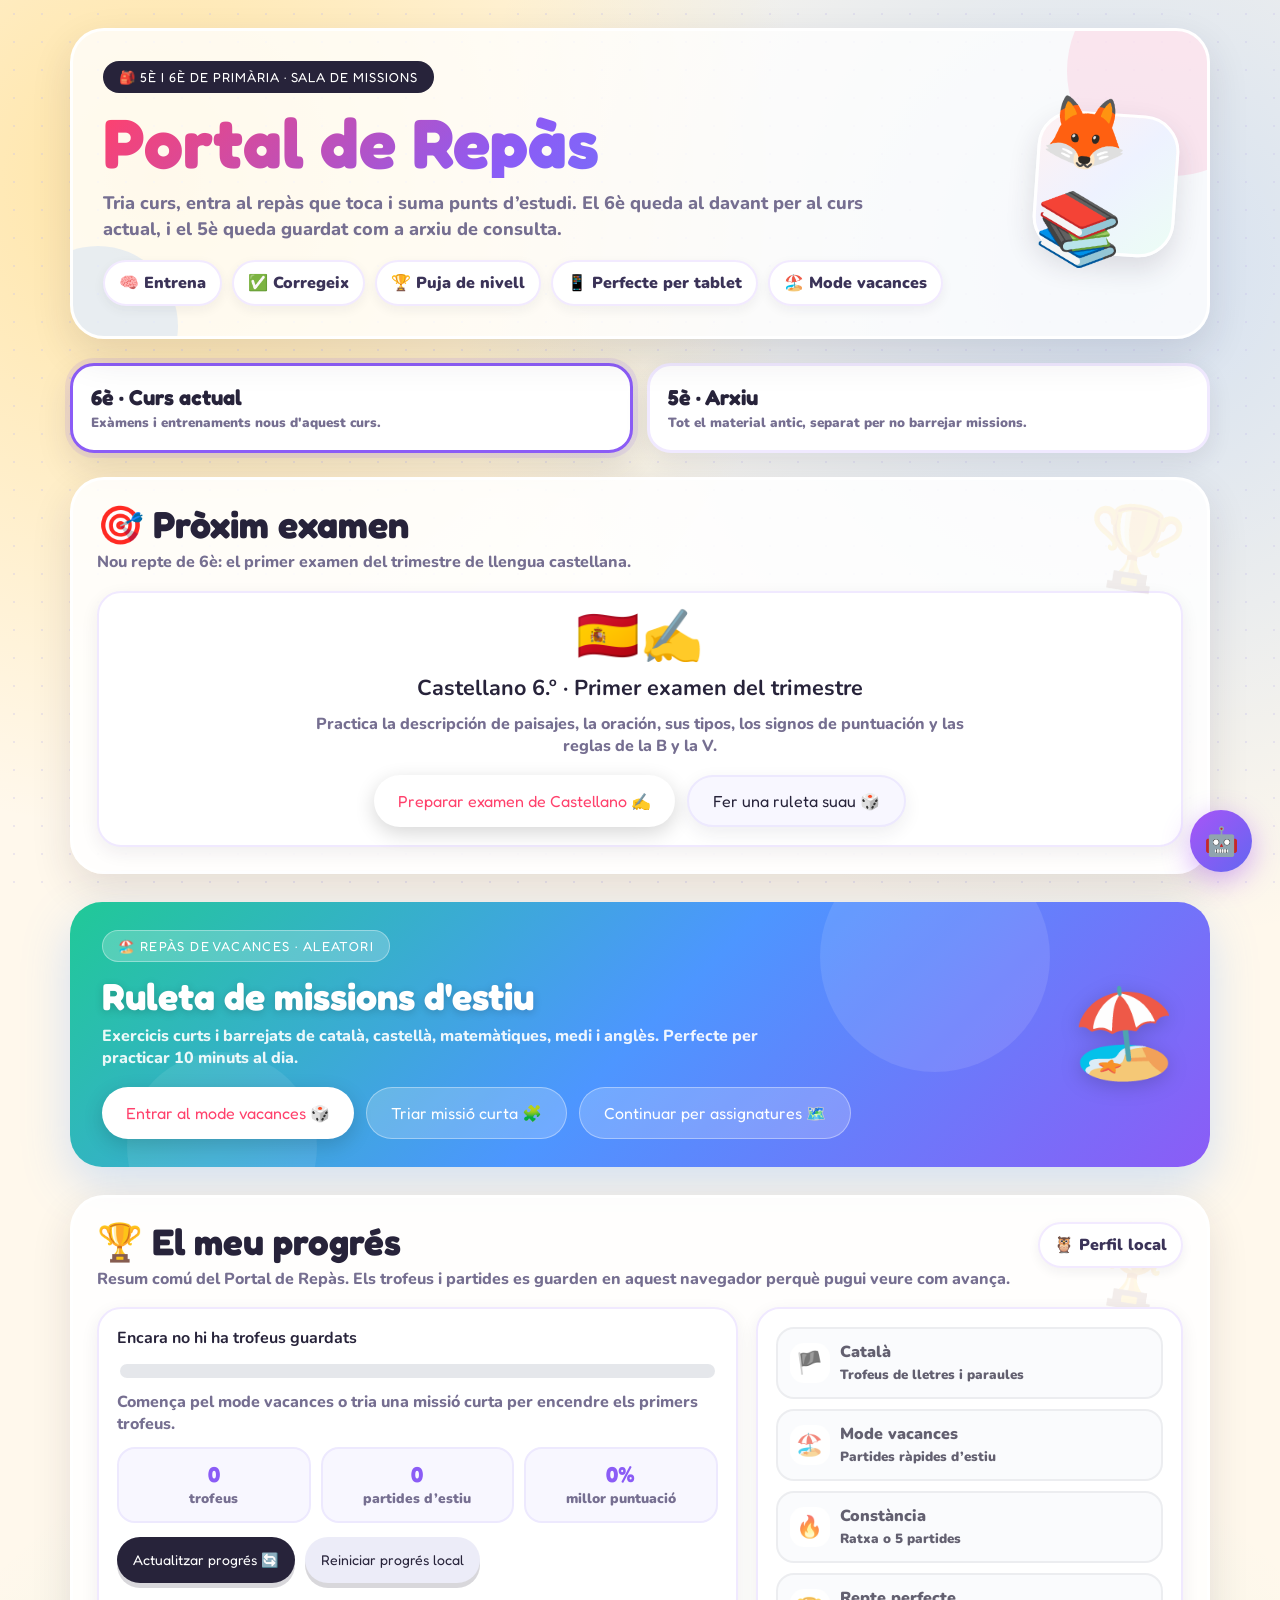
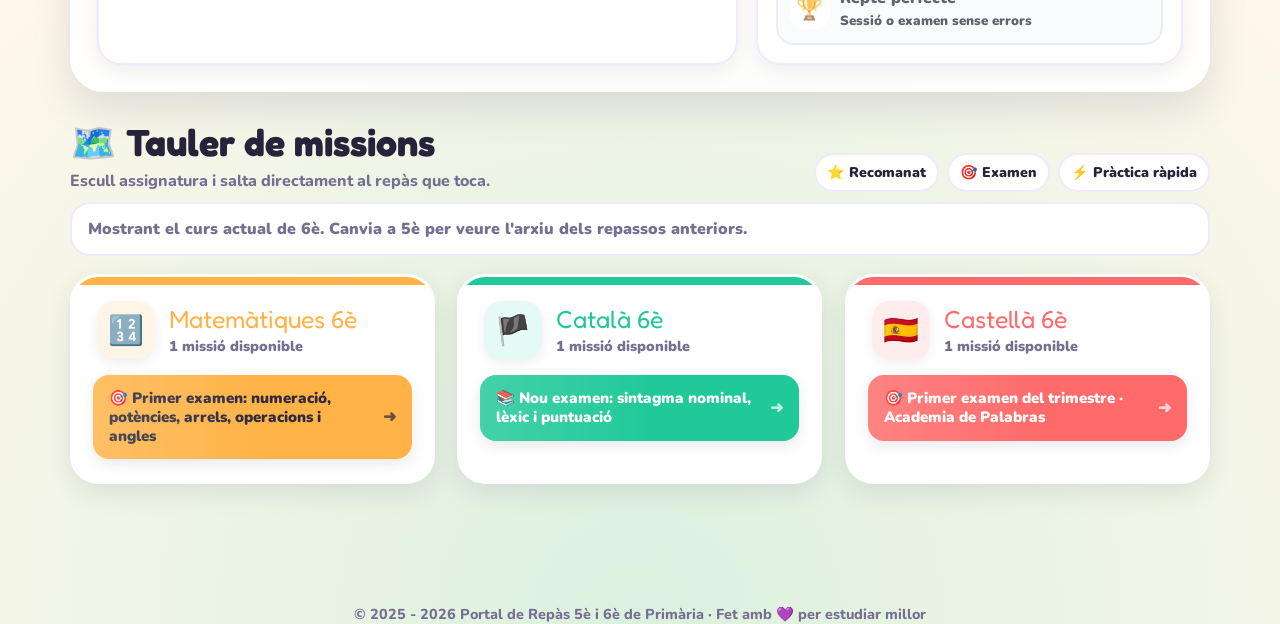
==== index.html @ de78fcb3 "Afegir examen de castellano de 6e" ====
<!DOCTYPE html>
<html lang="ca">
<head>
<meta charset="UTF-8">
<meta name="viewport" content="width=device-width, initial-scale=1.0">
<title>Portal de Repàs 5è i 6è de Primària</title>
<link href="https://fonts.googleapis.com/css2?family=Fredoka+One&family=Nunito:wght@400;600;700;800;900&display=swap" rel="stylesheet">
<style>
:root{
  --cream:#FFF8EC;
  --ink:#27233A;
  --dim:#766f91;
  --white:#fff;
  --line:#ece7ff;
  --shadow:0 16px 40px rgba(39,35,58,.12);
  --castella:#FF6B6B;
  --catala:#20C997;
  --english:#4D96FF;
  --mates:#FFB347;
  --medi:#6BCB77;
  --purple:#8B5CF6;
  --pink:#FF4D8D;
  --blue:#4D96FF;
  --gold:#FFB703;
}
*{box-sizing:border-box;margin:0;padding:0}
html{scroll-behavior:smooth;-webkit-text-size-adjust:100%}
body{
  font-family:'Nunito',sans-serif;
  background:
    radial-gradient(circle at 12% 8%,rgba(255,183,3,.30),transparent 28%),
    radial-gradient(circle at 88% 12%,rgba(77,150,255,.24),transparent 30%),
    radial-gradient(circle at 50% 100%,rgba(32,201,151,.16),transparent 40%),
    var(--cream);
  color:var(--ink);
  min-height:100vh;
  overflow-x:hidden;
}
body::before{
  content:'';
  position:fixed;inset:0;z-index:0;pointer-events:none;
  background-image:radial-gradient(circle,#c9c2e9 1.2px,transparent 1.2px);
  background-size:28px 28px;
  opacity:.32;
}
a{color:inherit}
.page{position:relative;z-index:1;max-width:1180px;margin:0 auto;padding:28px 20px 68px}

/* HERO */
.hero{
  position:relative;
  overflow:hidden;
  border-radius:34px;
  padding:30px;
  background:rgba(255,255,255,.78);
  border:3px solid rgba(255,255,255,.95);
  box-shadow:var(--shadow);
  margin-bottom:24px;
  animation:popIn .6s cubic-bezier(.36,1.6,.5,1) both;
}
.hero::before,.hero::after{content:'';position:absolute;border-radius:50%;pointer-events:none}
.hero::before{width:210px;height:210px;background:rgba(255,77,141,.12);right:-70px;top:-65px}
.hero::after{width:160px;height:160px;background:rgba(77,150,255,.13);left:-55px;bottom:-70px}
.hero-top{position:relative;z-index:1;display:flex;gap:22px;align-items:center;justify-content:space-between}
.kicker{
  display:inline-flex;align-items:center;gap:8px;
  background:#27233A;color:white;
  font-family:'Fredoka One',cursive;
  letter-spacing:1px;text-transform:uppercase;
  border-radius:999px;padding:8px 16px;font-size:.82rem;margin-bottom:14px;
}
h1{
  font-family:'Fredoka One',cursive;
  font-size:clamp(2.35rem,6vw,4.35rem);
  line-height:1.02;
  background:linear-gradient(135deg,#FF416C,#8B5CF6,#4D96FF);
  -webkit-background-clip:text;-webkit-text-fill-color:transparent;background-clip:text;
  margin-bottom:12px;
}
.hero p{font-size:1.13rem;color:var(--dim);font-weight:800;max-width:760px;line-height:1.45}
.hero-mascot{
  flex:0 0 auto;
  width:142px;height:142px;border-radius:36px;
  display:flex;align-items:center;justify-content:center;
  background:linear-gradient(135deg,#FFF1F2,#EEF2FF,#ECFDF5);
  border:3px solid white;
  font-size:4.4rem;
  box-shadow:0 12px 28px rgba(39,35,58,.14);
  transform:rotate(4deg);
}
.hero-chips{display:flex;gap:10px;flex-wrap:wrap;margin-top:18px}
.chip{
  display:inline-flex;align-items:center;gap:8px;
  padding:10px 14px;border-radius:999px;
  background:white;border:2px solid #f2eaff;
  font-weight:900;color:#3b3358;
  box-shadow:0 4px 12px rgba(39,35,58,.06);
}

/* BANNER ESTAT ACTUAL */
.banner{
  position:relative;overflow:hidden;
  display:grid;grid-template-columns:1fr auto;gap:18px;align-items:center;
  background:linear-gradient(135deg,#FF416C,#FF8A3D,#FFB703);
  border-radius:32px;
  padding:28px 32px;
  box-shadow:0 18px 48px rgba(255,65,108,.30);
  margin-bottom:28px;
  color:white;
  animation:popIn .6s .08s cubic-bezier(.36,1.6,.5,1) both;
}
.banner::before{content:'';position:absolute;top:-60px;right:14%;width:230px;height:230px;background:rgba(255,255,255,.10);border-radius:50%}
.banner::after{content:'';position:absolute;bottom:-75px;left:5%;width:190px;height:190px;background:rgba(255,255,255,.08);border-radius:50%}
.banner-content{position:relative;z-index:1}
.banner-pill{
  display:inline-flex;align-items:center;gap:8px;
  background:rgba(255,255,255,.22);
  border:1px solid rgba(255,255,255,.35);
  color:white;font-family:'Fredoka One',cursive;
  font-size:.82rem;letter-spacing:1.4px;text-transform:uppercase;
  padding:7px 15px;border-radius:999px;margin-bottom:14px;
}
.banner h2{font-family:'Fredoka One',cursive;font-size:clamp(1.65rem,3.8vw,2.35rem);line-height:1.1;margin-bottom:8px;text-shadow:0 2px 8px rgba(0,0,0,.18)}
.banner-sub{font-size:1rem;font-weight:800;color:rgba(255,255,255,.90);max-width:700px;margin-bottom:18px}
.banner-actions{display:flex;gap:12px;flex-wrap:wrap}
.banner-btn,.soft-btn{
  min-height:52px;display:inline-flex;align-items:center;justify-content:center;gap:8px;
  border-radius:999px;text-decoration:none;font-family:'Fredoka One',cursive;
  padding:13px 24px;transition:transform .22s,box-shadow .22s;
}
.banner-btn{background:white;color:#FF416C;box-shadow:0 6px 20px rgba(0,0,0,.16)}
.soft-btn{background:rgba(255,255,255,.20);color:white;border:1px solid rgba(255,255,255,.36)}
.banner-btn:hover,.soft-btn:hover{transform:translateY(-3px) scale(1.03)}
.exam-empty-actions .soft-btn{background:#f8f7ff;color:var(--ink);border:2px solid #ede9fe;box-shadow:0 6px 18px rgba(39,35,58,.08)}
.exam-empty-actions .soft-btn:hover{box-shadow:0 10px 24px rgba(39,35,58,.12)}
.banner-emoji{position:relative;z-index:1;font-size:5.4rem;filter:drop-shadow(0 4px 10px rgba(0,0,0,.18));animation:floaty 3.5s ease-in-out infinite}

/* MISSION MAP */
.section-head{display:flex;align-items:flex-end;justify-content:space-between;gap:16px;margin:30px 0 16px}
.section-head h2{font-family:'Fredoka One',cursive;font-size:clamp(1.7rem,4vw,2.35rem);line-height:1.1}
.section-head p{color:var(--dim);font-weight:800;margin-top:6px}
.legend{display:flex;gap:8px;flex-wrap:wrap;justify-content:flex-end}
.legend span{background:white;border:2px solid #f0e9ff;border-radius:999px;padding:8px 11px;font-weight:900;font-size:.88rem}
.grid{display:grid;grid-template-columns:repeat(auto-fit,minmax(290px,1fr));gap:22px}
.card{
  --subj-color:var(--purple);--subj-bg:#F4EEFF;--subj-btn:var(--purple);--subj-txt:#fff;
  position:relative;overflow:hidden;
  background:white;border-radius:28px;
  border:3px solid rgba(255,255,255,.9);
  box-shadow:0 8px 26px rgba(39,35,58,.10);
  animation:popIn .5s cubic-bezier(.36,1.6,.5,1) both;
  transition:transform .25s,box-shadow .25s;
}
.card:hover{transform:translateY(-6px);box-shadow:0 16px 42px rgba(39,35,58,.16)}
.card::before{content:'';position:absolute;inset:0 0 auto 0;height:8px;background:var(--subj-color)}
.card:nth-child(1){animation-delay:.06s}.card:nth-child(2){animation-delay:.11s}.card:nth-child(3){animation-delay:.16s}.card:nth-child(4){animation-delay:.21s}.card:nth-child(5){animation-delay:.26s}
.card[data-s="castella"]{--subj-color:var(--castella);--subj-bg:#FFEDED;--subj-btn:var(--castella);--subj-txt:white}
.card[data-s="catala"]{--subj-color:var(--catala);--subj-bg:#E6FAF5;--subj-btn:var(--catala);--subj-txt:white}
.card[data-s="english"]{--subj-color:var(--english);--subj-bg:#E8F2FF;--subj-btn:var(--english);--subj-txt:white}
.card[data-s="mates"]{--subj-color:var(--mates);--subj-bg:#FFF5E6;--subj-btn:var(--mates);--subj-txt:#2D2A3E}
.card[data-s="medi"]{--subj-color:var(--medi);--subj-bg:#EDFAEF;--subj-btn:var(--medi);--subj-txt:#2D2A3E}
.card-header{padding:24px 24px 16px;display:flex;align-items:center;gap:14px}
.card-icon{width:58px;height:58px;border-radius:18px;background:var(--subj-bg);display:flex;align-items:center;justify-content:center;font-size:1.8rem;box-shadow:0 4px 12px rgba(39,35,58,.08)}
.card-title{font-family:'Fredoka One',cursive;font-size:1.55rem;color:var(--subj-color)}
.card-meta{font-weight:900;color:var(--dim);font-size:.9rem;margin-top:2px}
.card-body{padding:0 20px 22px;display:flex;flex-direction:column;gap:10px}
.lbtn{
  display:block;position:relative;overflow:hidden;
  text-decoration:none;text-align:left;
  color:var(--subj-txt);background:var(--subj-btn);
  border-radius:16px;padding:14px 46px 14px 16px;
  font-weight:900;font-size:.94rem;line-height:1.25;
  box-shadow:0 5px 14px rgba(39,35,58,.10);
  transition:transform .2s,filter .2s,box-shadow .2s;
}
.lbtn::before{content:'';position:absolute;inset:0;background:linear-gradient(90deg,rgba(255,255,255,.18),transparent 55%);opacity:.9}
.lbtn::after{content:'➜';position:absolute;right:16px;top:50%;transform:translateY(-50%);font-size:1rem;opacity:.72;transition:right .2s,opacity .2s}
.lbtn:hover{transform:translateX(5px);filter:brightness(1.06);box-shadow:0 8px 22px rgba(39,35,58,.18)}
.lbtn:hover::after{right:12px;opacity:1}
.lbtn.featured{outline:3px solid rgba(255,255,255,.75);box-shadow:0 0 0 3px rgba(32,201,151,.25),0 8px 24px rgba(32,201,151,.20)}
.badge-mini{display:inline-flex;margin-left:6px;padding:2px 7px;border-radius:999px;background:rgba(255,255,255,.28);font-size:.72rem;vertical-align:middle}



/* PROGRÉS GLOBAL */
.progress-panel{
  position:relative;overflow:hidden;
  background:rgba(255,255,255,.86);
  border:3px solid rgba(255,255,255,.96);
  border-radius:34px;
  box-shadow:var(--shadow);
  padding:24px;
  margin:24px 0 28px;
  animation:popIn .6s .12s cubic-bezier(.36,1.6,.5,1) both;
}
.progress-panel::before{content:'🏆';position:absolute;right:22px;top:14px;font-size:5rem;opacity:.10;transform:rotate(9deg)}
.progress-top{display:flex;justify-content:space-between;gap:18px;align-items:flex-start;margin-bottom:16px;position:relative;z-index:1}
.progress-title h2{font-family:'Fredoka One',cursive;font-size:clamp(1.65rem,4vw,2.3rem);line-height:1.08;margin-bottom:6px}
.progress-title p{font-weight:800;color:var(--dim);line-height:1.45}
.progress-main{display:grid;grid-template-columns:1.2fr .8fr;gap:18px;align-items:stretch;position:relative;z-index:1}
.progress-card{background:#fff;border:2px solid #f0e9ff;border-radius:24px;padding:18px;box-shadow:0 6px 18px rgba(39,35,58,.07)}
.progress-bar-wrap{height:20px;background:#e5e7eb;border-radius:999px;overflow:hidden;border:3px solid #fff;margin:12px 0 10px}
.progress-bar-fill{display:block;width:0%;height:100%;background:linear-gradient(90deg,#FF4D8D,#FFB703,#20C997);transition:width .5s ease}
.progress-numbers{display:grid;grid-template-columns:repeat(3,1fr);gap:10px;margin-top:12px}
.progress-stat{background:#f8f7ff;border:2px solid #ede9fe;border-radius:18px;padding:12px;text-align:center;font-weight:900}
.progress-stat strong{display:block;font-size:1.35rem;color:var(--purple);font-family:'Fredoka One',cursive}
.progress-stat span{font-size:.86rem;color:var(--dim)}
.badge-wall{display:grid;grid-template-columns:1fr;gap:10px}
.global-badge{display:flex;gap:10px;align-items:center;background:#f8fafc;border:2px solid #e5e7eb;border-radius:18px;padding:12px;font-weight:900;opacity:.72}
.global-badge.on{background:#fff7ed;border-color:#f59e0b;opacity:1;box-shadow:0 0 0 4px rgba(245,158,11,.10)}
.global-badge .bicon{width:40px;height:40px;display:flex;align-items:center;justify-content:center;border-radius:14px;background:#fff;font-size:1.35rem;flex:0 0 auto}
.progress-actions{display:flex;gap:10px;flex-wrap:wrap;margin-top:14px}
.progress-action{border:none;cursor:pointer;min-height:46px;border-radius:999px;padding:11px 16px;font-family:'Fredoka One',cursive;font-size:.88rem;background:#27233A;color:white;box-shadow:0 5px 0 rgba(39,35,58,.18)}
.progress-action.secondary{background:#ececf8;color:#27233A}
@media(max-width:760px){.progress-main{grid-template-columns:1fr}.progress-top{flex-direction:column}.progress-numbers{grid-template-columns:1fr}.progress-panel{padding:20px 16px;border-radius:28px}}

/* FOOTER */
footer{text-align:center;color:var(--dim);font-size:.9rem;font-weight:800;margin-top:52px;animation:popIn .5s .45s both}

/* CHATBOT */
.chat-btn{position:fixed;bottom:28px;right:28px;z-index:1000;width:62px;height:62px;border-radius:50%;border:none;cursor:pointer;background:linear-gradient(135deg,#a855f7,#6366f1);color:white;font-size:28px;box-shadow:0 8px 28px rgba(168,85,247,.45);transition:transform .3s,box-shadow .3s;animation:chatPulse 2.5s infinite}
.chat-btn:hover{transform:scale(1.12)}
.chat-box{position:fixed;bottom:104px;right:28px;z-index:999;width:370px;height:540px;background:white;border-radius:26px;box-shadow:0 12px 48px rgba(0,0,0,.22);display:none;flex-direction:column;overflow:hidden}
.chat-box.open{display:flex;animation:slideUp .3s ease}
.chat-head{background:linear-gradient(135deg,#a855f7,#6366f1);padding:18px 20px;color:white;display:flex;justify-content:space-between;align-items:center}
.chat-head h3{font-family:'Fredoka One',cursive;font-size:1.1rem}
.chat-close{background:rgba(255,255,255,.2);border:none;color:white;cursor:pointer;width:34px;height:34px;border-radius:50%;font-size:16px;display:flex;align-items:center;justify-content:center}
.chat-msgs{flex:1;overflow-y:auto;padding:18px;background:#f8f7ff;display:flex;flex-direction:column;gap:12px}
.msg{display:flex;gap:8px;animation:popIn .2s}.msg.user{flex-direction:row-reverse}
.msg-bubble{max-width:80%;padding:11px 14px;border-radius:16px;font-size:.9rem;line-height:1.55}
.msg.bot .msg-bubble{background:white;box-shadow:0 2px 8px rgba(0,0,0,.08);border-bottom-left-radius:4px}.msg.user .msg-bubble{background:linear-gradient(135deg,#a855f7,#6366f1);color:white;border-bottom-right-radius:4px}
.avatar{width:34px;height:34px;border-radius:50%;background:linear-gradient(135deg,#a855f7,#6366f1);display:flex;align-items:center;justify-content:center;font-size:16px;flex-shrink:0}.qopts{display:flex;flex-wrap:wrap;gap:6px;margin-top:8px}.qopt{padding:7px 12px;background:#f0eeff;border:2px solid #c4b5fd;color:#7c3aed;border-radius:20px;font-size:.78rem;font-weight:800;cursor:pointer;transition:all .2s}.qopt:hover{background:#a855f7;color:white;border-color:#a855f7}.chat-link{display:inline-block;margin-top:8px;padding:8px 14px;background:linear-gradient(135deg,#a855f7,#6366f1);color:white;text-decoration:none;border-radius:12px;font-size:.86rem;font-weight:800;transition:transform .2s}.chat-link:hover{transform:scale(1.04)}.chat-foot{padding:12px 14px;background:white;border-top:1px solid #ede9fe;display:flex;gap:8px}.chat-foot input{flex:1;padding:11px 14px;border:2px solid #ede9fe;border-radius:20px;outline:none;font-family:'Nunito',sans-serif;font-size:.94rem;transition:border-color .2s}.chat-foot input:focus{border-color:#a855f7}.chat-send{width:44px;height:44px;border-radius:50%;border:none;cursor:pointer;background:linear-gradient(135deg,#a855f7,#6366f1);color:white;font-size:18px;transition:transform .2s}.chat-send:hover{transform:scale(1.1)}.chat-send:disabled{opacity:.5;cursor:not-allowed}.typing{display:flex;gap:4px;padding:10px 14px;background:white;border-radius:16px;width:fit-content}.dot{width:7px;height:7px;border-radius:50%;background:#a855f7;animation:bounce 1.3s infinite}.dot:nth-child(2){animation-delay:.2s}.dot:nth-child(3){animation-delay:.4s}
@keyframes popIn{from{opacity:0;transform:scale(.94) translateY(14px)}to{opacity:1;transform:scale(1) translateY(0)}}
@keyframes floaty{0%,100%{transform:translateY(0) rotate(2deg)}50%{transform:translateY(-10px) rotate(-2deg)}}
@keyframes chatPulse{0%,100%{box-shadow:0 8px 28px rgba(168,85,247,.45)}50%{box-shadow:0 8px 42px rgba(168,85,247,.75)}}
@keyframes slideUp{from{opacity:0;transform:translateY(16px)}to{opacity:1;transform:translateY(0)}}
@keyframes bounce{0%,60%,100%{transform:translateY(0)}30%{transform:translateY(-8px)}}
@media(max-width:760px){.page{padding:18px 14px 58px}.hero{padding:22px 18px;border-radius:28px}.hero-top{align-items:flex-start}.hero-mascot{width:86px;height:86px;border-radius:24px;font-size:2.8rem}.chip{font-size:.9rem}.banner{grid-template-columns:1fr;padding:24px 20px;border-radius:28px}.banner-emoji{position:absolute;right:18px;top:18px;font-size:3.4rem;opacity:.55}.banner-actions a{width:100%}.section-head{align-items:flex-start;flex-direction:column}.legend{justify-content:flex-start}.grid{grid-template-columns:1fr}.chat-box{width:calc(100vw - 32px);right:16px;height:min(540px,calc(100vh - 120px))}.chat-btn{right:16px;bottom:16px}}

.review-btn{
  background:rgba(255,255,255,.10)!important;
  border:2px solid rgba(255,255,255,.18)!important;
  color:#5b556e!important;
  font-weight:800!important;
  opacity:1!important;
  -webkit-text-fill-color:#5b556e!important;
}

.review-btn:hover{
  background:rgba(255,255,255,.18)!important;
  transform:translateY(-2px);
}

.course-switch{
  display:grid;grid-template-columns:repeat(2,minmax(0,1fr));gap:14px;
  margin:0 0 24px;
}
.course-btn{
  border:0;cursor:pointer;text-align:left;
  background:#fff;border:3px solid #f0e9ff;border-radius:24px;
  padding:18px;box-shadow:0 8px 24px rgba(39,35,58,.09);
  font-family:'Nunito',sans-serif;color:var(--ink);
  transition:transform .22s,box-shadow .22s,border-color .22s;
}
.course-btn:hover{transform:translateY(-3px);box-shadow:0 14px 34px rgba(39,35,58,.13)}
.course-btn.active{border-color:#8B5CF6;box-shadow:0 0 0 5px rgba(139,92,246,.12),0 14px 34px rgba(39,35,58,.13)}
.course-btn strong{display:block;font-family:'Fredoka One',cursive;font-size:1.35rem;margin-bottom:4px}
.course-btn span{display:block;color:var(--dim);font-weight:900;line-height:1.35}
.course-hidden{display:none!important}
.course-note{background:#fff;border:2px solid #ede9fe;border-radius:20px;padding:14px 16px;font-weight:900;color:var(--dim);margin:-6px 0 18px}
@media(max-width:760px){.course-switch{grid-template-columns:1fr}.course-btn{padding:16px}}

</style>
</head>
<body>
<div class="page">

  <section class="hero">
    <div class="hero-top">
      <div>
        <div class="kicker">🎒 5è i 6è de Primària · Sala de missions</div>
        <h1>Portal de Repàs</h1>
        <p>Tria curs, entra al repàs que toca i suma punts d’estudi. El 6è queda al davant per al curs actual, i el 5è queda guardat com a arxiu de consulta.</p>
        <div class="hero-chips">
          <span class="chip">🧠 Entrena</span>
          <span class="chip">✅ Corregeix</span>
          <span class="chip">🏆 Puja de nivell</span>
          <span class="chip">📱 Perfecte per tablet</span>
          <a class="chip" href="mode_vacances_estiu.html" style="text-decoration:none">🏖️ Mode vacances</a>
        </div>
      </div>
      <div class="hero-mascot">🦊📚</div>
    </div>
  </section>
  <section class="course-switch" aria-label="Selector de curs">
    <button class="course-btn active" type="button" data-course-btn="6" onclick="selectCourse('6')">
      <strong>6è · Curs actual</strong>
      <span>Exàmens i entrenaments nous d'aquest curs.</span>
    </button>
    <button class="course-btn" type="button" data-course-btn="5" onclick="selectCourse('5')">
      <strong>5è · Arxiu</strong>
      <span>Tot el material antic, separat per no barrejar missions.</span>
    </button>
  </section>
  <section class="progress-panel" data-course-panel="6" style="margin-top:0;margin-bottom:28px;padding:24px">
    <div class="section-head" style="margin:0 0 18px">
      <div>
        <h2>🎯 Pròxim examen</h2>
        <p>Nou repte de 6è: el primer examen del trimestre de llengua castellana.</p>
      </div>
    </div>
    <div class="progress-card" style="text-align:center;min-height:150px;display:flex;flex-direction:column;align-items:center;justify-content:center;gap:10px">
      <div style="font-size:3.2rem;line-height:1">🇪🇸✍️</div>
      <strong style="font-size:1.35rem">Castellano 6.º · Primer examen del trimestre</strong>
      <p style="color:var(--dim);font-weight:800;max-width:680px">Practica la descripción de paisajes, la oración, sus tipos, los signos de puntuación y las reglas de la B y la V.</p>
      <div class="banner-actions exam-empty-actions" style="justify-content:center;margin-top:8px">
        <a href="Academia_de_Palabras/index.html" class="banner-btn">Preparar examen de Castellano ✍️</a>
        <a href="mode_vacances_estiu.html" class="soft-btn">Fer una ruleta suau 🎲</a>
      </div>
    </div>
  </section>
<section class="banner" style="background:linear-gradient(135deg,#20C997,#4D96FF,#8B5CF6);box-shadow:0 18px 48px rgba(77,150,255,.25)">
    <div class="banner-content">
      <div class="banner-pill">🏖️ Repàs de vacances · Aleatori</div>
      <h2>Ruleta de missions d'estiu</h2>
      <p class="banner-sub">Exercicis curts i barrejats de català, castellà, matemàtiques, medi i anglès. Perfecte per practicar 10 minuts al dia.</p>
      <div class="banner-actions">
        <a href="mode_vacances_estiu.html" class="banner-btn">Entrar al mode vacances 🎲</a>
        <a href="#missions" class="soft-btn">Triar missió curta 🧩</a>
        <a href="#missions" class="soft-btn">Continuar per assignatures 🗺️</a>
      </div>
    </div>
    <div class="banner-emoji">🏖️</div>
  </section>


<section class="progress-panel" id="progres">
    <div class="progress-top">
      <div class="progress-title">
        <h2>🏆 El meu progrés</h2>
        <p>Resum comú del Portal de Repàs. Els trofeus i partides es guarden en aquest navegador perquè pugui veure com avança.</p>
      </div>
      <div class="chip">🦉 Perfil local</div>
    </div>
    <div class="progress-main">
      <div class="progress-card">
        <strong id="progressHeadline">Carregant progrés...</strong>
        <div class="progress-bar-wrap"><span class="progress-bar-fill" id="globalProgressBar"></span></div>
        <p id="progressAdvice" style="font-weight:800;color:var(--dim)">Quan faci exercicis i guanyi trofeus, aquesta zona s’anirà omplint.</p>
        <div class="progress-numbers">
          <div class="progress-stat"><strong id="totalTrophies">0</strong><span>trofeus</span></div>
          <div class="progress-stat"><strong id="summerGames">0</strong><span>partides d’estiu</span></div>
          <div class="progress-stat"><strong id="bestScore">0%</strong><span>millor puntuació</span></div>
        </div>
        <div class="progress-actions no-print">
          <button class="progress-action" onclick="refreshGlobalProgress()">Actualitzar progrés 🔄</button>
          <button class="progress-action secondary" onclick="resetGlobalProgress()">Reiniciar progrés local</button>
        </div>
      </div>
      <div class="progress-card">
        <div class="badge-wall">
          <div class="global-badge" data-gbadge="catala"><div class="bicon">🏴</div><div>Català<br><small>Trofeus de lletres i paraules</small></div></div>
          <div class="global-badge" data-gbadge="vacances"><div class="bicon">🏖️</div><div>Mode vacances<br><small>Partides ràpides d’estiu</small></div></div>
          <div class="global-badge" data-gbadge="constancia"><div class="bicon">🔥</div><div>Constància<br><small>Ratxa o 5 partides</small></div></div>
          <div class="global-badge" data-gbadge="perfecte"><div class="bicon">🏆</div><div>Repte perfecte<br><small>Sessió o examen sense errors</small></div></div>
        </div>
      </div>
    </div>
  </section>

  <div class="section-head" id="missions">
    <div>
      <h2>🗺️ Tauler de missions</h2>
      <p>Escull assignatura i salta directament al repàs que toca.</p>
    </div>
    <div class="legend">
      <span>⭐ Recomanat</span>
      <span>🎯 Examen</span>
      <span>⚡ Pràctica ràpida</span>
    </div>
  </div>

  <div class="course-note" id="courseNote">Mostrant el curs actual de 6è. Canvia a 5è per veure l'arxiu dels repassos anteriors.</div>

  <div class="grid">
    <div class="card" data-s="mates" data-course="6">
      <div class="card-header">
        <div class="card-icon">🔢</div>
        <div><div class="card-title">Matemàtiques 6è</div><div class="card-meta">1 missió disponible</div></div>
      </div>
      <div class="card-body">
        <a href="mates_6e_primer_examen.html" class="lbtn">🎯 Primer examen: numeració, potències, arrels, operacions i angles</a>
      </div>
    </div>

    <div class="card" data-s="catala" data-course="6">
      <div class="card-header">
        <div class="card-icon">🏴</div>
        <div><div class="card-title">Català 6è</div><div class="card-meta">1 missió disponible</div></div>
      </div>
      <div class="card-body">
        <a href="missio_catala_6e.html" class="lbtn">📚 Nou examen: sintagma nominal, lèxic i puntuació</a>
      </div>
    </div>

    <div class="card" data-s="castella" data-course="6">
      <div class="card-header">
        <div class="card-icon">🇪🇸</div>
        <div><div class="card-title">Castellà 6è</div><div class="card-meta">1 missió disponible</div></div>
      </div>
      <div class="card-body">
        <a href="Academia_de_Palabras/index.html" class="lbtn">🎯 Primer examen del trimestre · Academia de Palabras</a>
      </div>
    </div>

    <div class="card" data-s="castella" data-course="5">
      <div class="card-header">
        <div class="card-icon">🇪🇸</div>
        <div><div class="card-title">Castellà</div><div class="card-meta">3 missions disponibles</div></div>
      </div>
      <div class="card-body">
        <a href="castellano_invitaciones_sinonimos_laH_tecnicismo_adjetivos.html" class="lbtn">Invitacions, sinònims i més</a>
        <a href="castellano_tilde_bv_.html" class="lbtn">Ortografia: tildes, B/V, G/J, Z/D/LL</a>
        <a href="castellano_z_s_CC_texto_instructivo.html" class="lbtn">1r examen 2n trimestre · Z, S, CC</a>
      </div>
    </div>

    <div class="card" data-s="catala" data-course="5">
      <div class="card-header">
        <div class="card-icon">🏴</div>
        <div><div class="card-title">Català</div><div class="card-meta">5 missions disponibles</div></div>
      </div>
      <div class="card-body">
        <a href="catala_pb_td_cg_polisemia_descriptius.html" class="lbtn">📚 P/B, T/D, C/G, polisèmia i text descriptiu</a>
        <a href="catalan_determinantes_V_B_comic.html" class="lbtn">Determinants, V/B i còmic</a>
        <a href="catalan_plural_singular_tipusnoms_concret_abstracte_indivudual_article.html" class="lbtn">Plural, singular i tipus de noms</a>
        <a href="catalan_verbs.html" class="lbtn">Els verbs</a>
        <a href="catalan_adjectiu_noticia_s_sorda_sonora.html" class="lbtn">1r examen 2n trimestre · La notícia, s sorda/sonora</a>
      </div>
    </div>

    <div class="card" data-s="english" data-course="5">
      <div class="card-header">
        <div class="card-icon">🇬🇧</div>
        <div><div class="card-title">Anglès</div><div class="card-meta">3 missions available</div></div>
      </div>
      <div class="card-body">
        <a href="examen_final_academia.html" class="lbtn">English Explorer - Final academy exam</a>
        <a href="ingles_pasado_verbos.html" class="lbtn">Past Simple Adventure!</a>
        <a href="ingles_presentsimple_continuos.html" class="lbtn">Present simple &amp; continuous</a>
      </div>
    </div>

    <div class="card" data-s="mates" data-course="5">
      <div class="card-header">
        <div class="card-icon">🔢</div>
        <div><div class="card-title">Matemàtiques</div><div class="card-meta">6 missions disponibles</div></div>
      </div>
      <div class="card-body">
        <a href="mates_mixtos_arees.html" class="lbtn">Nombres mixtos i &agrave;rees</a>
        <a href="mates_decimales_sumas_conversiones_multiplicaciones_divisiones.html" class="lbtn">Decimals i operacions</a>
        <a href="mates_diciembre.html" class="lbtn">Exercicis de desembre</a>
        <a href="mates_sumas_y_restas_rapidas.html" class="lbtn">Sumes i restes ràpides ⚡</a>
        <a href="Mates_primer_examen_segundo_trimestre.html" class="lbtn">1r examen 2n trimestre · Fraccions, divisors, primers, múltiples</a>
        <a href="mates_fracciones_media_rango.html" class="lbtn">Fraccions i estadística: mitjana, moda, mediana i rang</a>
      </div>
    </div>

    
<div class="card" data-s="medi" data-course="5">
      <div class="card-header">
        <div class="card-icon">🌍</div>
        <div><div class="card-title">Medi</div><div class="card-meta">3 missions disponibles</div></div>
      </div>
      <div class="card-body">
        <a href="medi_reproduccion_sexual_asexual_nuticion.html" class="lbtn">🧬 Reproducció sexual i asexual · Nutrició</a>
        <a href="medi_activitat_politica_recursos.html" class="lbtn">🌍 Un món just i sostenible</a>
        <a href="repas_ciencies.html" class="lbtn">1r examen 2n trimestre</a>
      </div>
    </div></div>
  </div>

  <footer><p>© 2025 - 2026 Portal de Repàs 5è i 6è de Primària · Fet amb 💜 per estudiar millor</p></footer>
</div>

<button class="chat-btn" onclick="toggleChat()" title="Assistent d'estudi">🤖</button>
<div class="chat-box" id="chatBox">
  <div class="chat-head"><h3>🤖 Assistent d'estudi</h3><button class="chat-close" onclick="toggleChat()">✕</button></div>
  <div class="chat-msgs" id="chatMsgs">
    <div class="msg bot"><div class="avatar">🤖</div><div class="msg-bubble">Hola! Soc el teu assistent d'estudi. Quina missió vols practicar avui?<div class="qopts"><span class="qopt" onclick="sendQ('Vull practicar matemàtiques')">🔢 Matemàtiques</span><span class="qopt" onclick="sendQ('Ajuda amb castellà')">🇪🇸 Castellà</span><span class="qopt" onclick="sendQ('Practicar català')">🏴 Català</span><span class="qopt" onclick="sendQ('Practicar anglès')">🇬🇧 Anglès</span><span class="qopt" onclick="sendQ('Estudiar medi')">🌍 Medi</span><span class="qopt" onclick="sendQ('Mode vacances')">🏖️ Vacances</span></div></div></div>
  </div>
  <div class="chat-foot"><input type="text" id="chatIn" placeholder="Escriu la teva pregunta..." onkeypress="if(event.key==='Enter')sendMsg()"><button class="chat-send" id="chatSend" onclick="sendMsg()">➤</button></div>
</div>

<script>
const db={
  vacances:[{name:'Ruleta de missions d\'estiu',url:'mode_vacances_estiu.html',kw:['vacances','estiu','aleatori','ruleta','repàs ràpid','barrejat','random']}],
  castella:[
    {name:"Castellano 6.º · Primer examen del trimestre",url:"Academia_de_Palabras/index.html",kw:["castellano","castellà","castellano 6","6e","6è","primer examen","examen castellano","texto descriptivo","descripción","paisajes","sujeto","predicado","sintagma nominal","tipos de oraciones","puntuación","signos","b y v","b/v","redacción"]},
    {name:"Ortografia: tildes, B/V, G/J, Z/D/LL",url:"castellano_tilde_bv_.html",kw:["castella","castellano","ortografia","ortograf?a","tilde","tildes","b","v","bv","g","j","gj","z","d","ll","plural","plurales","comprension","comprensi?n","lectura","expresion escrita"]},
    {name:"Invitacions, sinònims i més",url:"castellano_invitaciones_sinonimos_laH_tecnicismo_adjetivos.html",kw:["invitacions","sinònims","h","tecnicisme","adjectius","castellà"]},
    {name:"1r examen 2n trim. · Z, S, CC",url:"castellano_z_s_CC_texto_instructivo.html",kw:["z","s","cc","text instructiu","castellà"]}
  ],
  catala:[
    {name:"Missió Català 6è · Sintagma nominal, lèxic i puntuació",url:"missio_catala_6e.html",kw:["6e","6è","sexto","examen catala","sintagma nominal","nucli","concordanca","primitives","derivades","familia de paraules","paraules compostes","prefixos","sufixos","puntuacio","comes","cometes","parentesis","dos punts"]},
    {name:"P/B, T/D, C/G, polisèmia i text descriptiu",url:"catala_pb_td_cg_polisemia_descriptius.html",kw:["p","b","t","d","c","g","polisèmia","descriptiu","primitiva","família","català"]},
    {name:"Determinants, V/B i còmic",url:"catalan_determinantes_V_B_comic.html",kw:["determinants","v","b","còmic","català"]},
    {name:"Plural, singular i tipus de noms",url:"catalan_plural_singular_tipusnoms_concret_abstracte_indivudual_article.html",kw:["plural","singular","noms","concret","abstracte","article","català"]},
    {name:"Els verbs",url:"catalan_verbs.html",kw:["verbs","català"]},
    {name:"La notícia, s sorda/sonora",url:"catalan_adjectiu_noticia_s_sorda_sonora.html",kw:["notícia","adjectiu","sorda","sonora","català"]}
  ],
  angles:[
    {name:"English Explorer - Final academy exam",url:"examen_final_academia.html",kw:["academy","academia","final","exam","english","angles","sports","food","time","prepositions","there is","there are","present simple","present continuous","can","years","adjectives"]},
    {name:"Past Simple Adventure",url:"ingles_pasado_verbos.html",kw:["past","simple","verbs","angles","english"]},
    {name:"Present simple & continuous",url:"ingles_presentsimple_continuos.html",kw:["present","simple","continuous","angles","english"]}
  ],
  mates:[
    {name:"6è · Primer examen de mates",url:"mates_6e_primer_examen.html",kw:["6e","6è","sexto","primer examen","mates","matematiques","matematicas","numeracio","numeracion","potencies","potencias","base 10","arrels","raices","arrel quadrada","raiz cuadrada","operacions combinades","operaciones combinadas","angles","angulos"]},
    {name:"Decimals i operacions",url:"mates_decimales_sumas_conversiones_multiplicaciones_divisiones.html",kw:["decimals","sumes","conversions","multiplicacions","divisions","matemàtiques","mates"]},
    {name:"Exercicis de desembre",url:"mates_diciembre.html",kw:["desembre","matemàtiques","mates","exercicis"]},
    {name:"Sumes i restes ràpides",url:"mates_sumas_y_restas_rapidas.html",kw:["sumes","restes","ràpides","matemàtiques","mates"]},
    {name:"Nombres mixtos i àrees",url:"mates_mixtos_arees.html",kw:["nombres mixtos","mixtos","arees","areas","superficie","fraccions","matemàtiques","mates"]},
    {name:"Fraccions, divisors, primers…",url:"Mates_primer_examen_segundo_trimestre.html",kw:["fraccions","divisors","primers","múltiples","matemàtiques","mates"]},
    {name:"Fraccions i estadística",url:"mates_fracciones_media_rango.html",kw:["fraccions","estadística","mitjana","moda","mediana","rang","matemàtiques","mates"]}
  ],
  medi:[
    {name:"Reproducció sexual i asexual · Nutrició",url:"medi_reproduccion_sexual_asexual_nuticion.html",kw:["medi","reproducció","sexual","asexual","nutrició","éssers vius"]},
    {name:"Un món just i sostenible · Medi",url:"medi_activitat_politica_recursos.html",kw:["medi","activitat econòmica","recursos naturals","contaminació","política","catalunya","espanya","unió europea"]},
    {name:"1r examen 2n trimestre · Medi",url:"repas_ciencies.html",kw:["medi","ciències","naturalesa","natura"]}
  ]
};
const categoryNames={vacances:'Mode vacances',castella:'Castella',catala:'Catala',angles:'Angles',mates:'Matematiques',medi:'Medi'};
const stopWords=new Set('el la los las un una unos unas de del al a amb con y i o que para per por en es son esta este esto quiero vull necesito necessito practicar repasar repassar ayuda ajuda ejercicios exercicis hacer fer estudiar examen prueba tema me mi mis algo alguna algun sobre hoy ahora'.split(' '));
const aliases={matematicas:'mates',matematiques:'mates',matematica:'mates',math:'mates',calculo:'mates',calcul:'mates',sexto:'6e',sise:'6e',potencias:'potencies',raices:'arrels',raiz:'arrel',angulos:'angles',operaciones:'operacions',combinadas:'combinades',numeracion:'numeracio',ingles:'angles',english:'angles',castellano:'castella',lengua:'castella',espanol:'castella',catalan:'catala',catala:'catala',ciencias:'medi',ciencies:'medi',naturales:'medi',sociales:'medi',vacaciones:'vacances',estiu:'vacances',summer:'vacances',fracciones:'fraccions',fraccion:'fraccions',decimales:'decimals',areas:'arees',verbos:'verbs',adjetivos:'adjectius',sinonimos:'sinonims',reproduccion:'reproduccio',nutricion:'nutricio',divisiones:'divisions',division:'divisions',multiplicaciones:'multiplicacions',sumas:'sumes',restas:'restes',rango:'rang',media:'mitjana',rapidas:'rapides',rapida:'rapides'};
const resourceNotes={
  'mode_vacances_estiu.html':'Preguntes barrejades de totes les assignatures. Ideal si vols practicar una estona curta.',
  'missio_catala_6e.html':'Examen de catala de 6e: sintagma nominal, concordanca, formacio de paraules i signes de puntuacio.',
  'Academia_de_Palabras/index.html':'Primer examen del trimestre de castellano de 6.º: texto descriptivo, oración, tipos de oraciones, puntuación y B/V.',
  'mates_6e_primer_examen.html':'Primer examen de matematiques de 6e: numeracio decimal, potencies de base 10, arrels quadrades, operacions combinades, problemes i angles.',
  'examen_final_academia.html':'Preparacio del final d\'angles de l\'academia: sports, food, time, prepositions, there is/are, present simple, can, years, adjectives and present continuous.',
  'ingles_pasado_verbos.html':'Practica de past simple i verbs en angles.',
  'ingles_presentsimple_continuos.html':'Diferencia entre present simple i present continuous.',
  'mates_mixtos_arees.html':'Nombres mixtos, fraccions i calcul d\'arees.',
  'mates_decimales_sumas_conversiones_multiplicaciones_divisiones.html':'Decimals, sumes, conversions, multiplicacions i divisions.',
  'mates_sumas_y_restas_rapidas.html':'Calcul mental de sumes i restes rapides.',
  'mates_fracciones_media_rango.html':'Fraccions, mitjana, moda, mediana i rang.',
  'medi_reproduccion_sexual_asexual_nuticion.html':'Reproduccio sexual/asexual, nutricio i essers vius.',
  'medi_activitat_politica_recursos.html':'Activitat economica, recursos naturals, contaminacio i politica.',
  'castellano_tilde_bv_.html':'Ortografia de castellano: tildes, B/V, G/J, plurales con Z, palabras con LL y comprension lectora.',
  'catala_pb_td_cg_polisemia_descriptius.html':'Ortografia P/B, T/D, C/G, polisemia, primitives i text descriptiu.'
};
function normalizeText(text){return String(text||'').toLowerCase().normalize('NFD').replace(/[\u0300-\u036f]/g,'').replace(/[?]/g,"'").replace(/[^a-z0-9'\/]+/g,' ').replace(/\s+/g,' ').trim()}
function queryTokens(text){return normalizeText(text).split(' ').map(t=>aliases[t]||t).filter(t=>t&&t.length>1&&!stopWords.has(t))}
function allResources(){const out=[];for(const cat in db)db[cat].forEach(r=>out.push({...r,cat,desc:resourceNotes[r.url]||('Missio de '+(categoryNames[cat]||cat)+'.')}));return out}
function resourceHaystack(r){return normalizeText([r.name,r.desc,r.cat,...(r.kw||[])].join(' '))}
function categoryFromQuery(q,tks){const n=normalizeText(q);for(const cat of Object.keys(categoryNames)){if(tks.includes(cat)||n.includes(cat))return cat}return null}
function scoreResource(r,q,tks){const hay=resourceHaystack(r),n=normalizeText(q);let score=0,reasons=[];if(tks.includes(r.cat)){score+=7;reasons.push(categoryNames[r.cat])}for(const kw of r.kw||[]){const nk=normalizeText(kw);if(!nk||nk.length<3)continue;if(n.includes(nk)){score+=nk.includes(' ')?8:4;reasons.push(kw)}else{const parts=nk.split(' ').filter(Boolean);if(parts.length>1&&parts.every(p=>tks.includes(p))){score+=5;reasons.push(kw)}}}for(const t of tks){if(hay.includes(t)){score+=1.5;if(t.length>4)score+=.7}}if(n.includes('academia')&&r.url.includes('academia'))score+=8;if(n.includes('examen')&&/exam|examen|final|trimestre/.test(hay))score+=4;if((n.includes('facil')||n.includes('10 minuts'))&&r.cat==='vacances')score+=4;return {...r,score,reasons:[...new Set(reasons)].slice(0,3)}}
function findRes(q){const tks=queryTokens(q),cat=categoryFromQuery(q,tks);let res=allResources().map(r=>scoreResource(r,q,tks));if(cat&&tks.length<=1)res=res.map(r=>({...r,score:r.cat===cat?r.score+4:r.score}));return res.filter(r=>r.score>0).sort((a,b)=>b.score-a.score||a.name.localeCompare(b.name)).slice(0,5)}
function chatLink(r){return '<a href="'+r.url+'" class="chat-link" target="_blank">'+r.name+'</a>'}
function linkList(items){return items.map(chatLink).join('')}
function getReply(q){const n=normalizeText(q),tks=queryTokens(q);if(!n)return 'Digues-me una assignatura o un tema: <strong>angles academia</strong>, <strong>fraccions</strong>, <strong>s sorda</strong> o <strong>medi reproduccio</strong>.';if(/^(hola|bones|buenas|hello|hi)\b/.test(n))return 'Hola! Puc buscar missions per assignatura o per tema. Prova amb <strong>examen castellano</strong>, <strong>fraccions</strong>, <strong>verbs catala</strong> o <strong>mode vacances</strong>.';if(n.includes('sense examens')||n.includes('proxim')||n.includes('proximo')||n.includes('proper'))return 'El proper examen marcat és <strong>Castellano 6.º · Primer examen del trimestre</strong>: descripción, oración, tipos, puntuación y B/V.<br>'+chatLink({...db.castella[0],cat:'castella'});if(n.includes('llista')||n.includes('todo')||n.includes('tots')||n.includes('todas')){const cat=categoryFromQuery(q,tks);const list=cat?allResources().filter(r=>r.cat===cat):allResources();return (cat?'Aquestes son les missions de '+categoryNames[cat]+':':'Aquestes son algunes missions disponibles:')+'<br>'+linkList(list.slice(0,8));}const found=findRes(q);if(found.length){const top=found[0];let h='Et recomano:<br><strong>'+top.name+'</strong><br><span style="color:#6b5f88;font-weight:800">'+top.desc+'</span><br>'+chatLink(top);if(top.reasons.length)h+='<br><small>Ho he triat per: '+top.reasons.join(', ')+'</small>';const more=found.slice(1).filter(r=>r.cat===top.cat&&r.score>=Math.max(3,top.score*.25)).slice(0,3);if(more.length)h+='<br><br>Altres opcions que tambe encaixen:<br>'+more.map(r=>'- <a href="'+r.url+'" target="_blank">'+r.name+'</a>').join('<br>');return h}return 'No he trobat una coincidencia clara. Prova amb una paraula mes concreta, com <strong>fraccions</strong>, <strong>present continuous</strong>, <strong>there is</strong>, <strong>polisemia</strong>, <strong>reproduccio</strong> o <strong>decimals</strong>.'}
function toggleChat(){const b=document.getElementById('chatBox');b.classList.toggle('open');if(b.classList.contains('open'))document.getElementById('chatIn').focus()}
function sendQ(m){document.getElementById('chatIn').value=m;sendMsg()}
function safeChatText(text){return String(text).replace(/[&<>"']/g,m=>({'&':'&amp;','<':'&lt;','>':'&gt;','"':'&quot;',"'":'&#39;'}[m]))}
function addMsg(html,isUser){const d=document.createElement('div');d.className='msg '+(isUser?'user':'bot');d.innerHTML=isUser?'<div class="msg-bubble">'+safeChatText(html)+'</div>':'<div class="avatar">??</div><div class="msg-bubble">'+html+'</div>';const ms=document.getElementById('chatMsgs');ms.appendChild(d);ms.scrollTop=ms.scrollHeight}
function showTyping(){const ms=document.getElementById('chatMsgs');const d=document.createElement('div');d.className='msg bot';d.id='typing';d.innerHTML='<div class="avatar">??</div><div class="typing"><div class="dot"></div><div class="dot"></div><div class="dot"></div></div>';ms.appendChild(d);ms.scrollTop=ms.scrollHeight}
function removeTyping(){const t=document.getElementById('typing');if(t)t.remove()}
function sendMsg(){const inp=document.getElementById('chatIn');const msg=inp.value.trim();if(!msg)return;addMsg(msg,true);inp.value='';document.getElementById('chatSend').disabled=true;showTyping();setTimeout(()=>{removeTyping();addMsg(getReply(msg),false);document.getElementById('chatSend').disabled=false;document.getElementById('chatIn').focus()},350+Math.random()*350)}

function selectCourse(course){
  document.querySelectorAll('[data-course-btn]').forEach(btn=>btn.classList.toggle('active',btn.dataset.courseBtn===course));
  document.querySelectorAll('[data-course]').forEach(card=>card.classList.toggle('course-hidden',card.dataset.course!==course));
  document.querySelectorAll('[data-course-panel]').forEach(panel=>panel.classList.toggle('course-hidden',panel.dataset.coursePanel!==course));
  const note=document.getElementById('courseNote');
  if(note)note.textContent=course==='6'
    ? "Mostrant el curs actual de 6è. Canvia a 5è per veure l'arxiu dels repassos anteriors."
    : "Mostrant l'arxiu de 5è. Aquests repassos queden guardats per consultar-los quan calgui.";
}

function safeJSON(key, fallback){
  try{return JSON.parse(localStorage.getItem(key)||fallback)}catch(e){return JSON.parse(fallback)}
}
function readGlobalProgress(){
  const cat=safeJSON('catala_pb_td_cg_trofeus','{}');
  const summer=safeJSON('portal_estiu_stats','{"best":0,"played":0,"streak":0,"t":{}}');
  const catCount=Object.values(cat).filter(Boolean).length;
  const summerCount=summer.t?Object.values(summer.t).filter(Boolean).length:0;
  const total=catCount+summerCount;
  const max=8;
  return {cat,summer,catCount,summerCount,total,max,percent:Math.min(100,Math.round(total/max*100))};
}
function refreshGlobalProgress(){
  const p=readGlobalProgress();
  const bar=document.getElementById('globalProgressBar');
  if(bar)bar.style.width=p.percent+'%';
  const totalEl=document.getElementById('totalTrophies');
  if(totalEl)totalEl.textContent=p.total;
  const gamesEl=document.getElementById('summerGames');
  if(gamesEl)gamesEl.textContent=p.summer.played||0;
  const bestEl=document.getElementById('bestScore');
  if(bestEl)bestEl.textContent=(p.summer.best||0)+'%';
  const headline=document.getElementById('progressHeadline');
  const advice=document.getElementById('progressAdvice');
  if(headline)headline.textContent=p.total===0?'Encara no hi ha trofeus guardats':('Has guanyat '+p.total+' de '+p.max+' trofeus globals');
  if(advice){
    if(p.total===0) advice.textContent='Comença pel mode vacances o tria una missió curta per encendre els primers trofeus.';
    else if(p.percent<50) advice.textContent='Bon inici! Una partida curta de vacances o un exercici de català ja farà pujar el marcador.';
    else if(p.percent<100) advice.textContent='Molt bé! Ja hi ha una bona col·lecció. Objectiu: completar els trofeus que falten.';
    else advice.textContent='Portal dominat! Tots els trofeus principals estan aconseguits.';
  }
  document.querySelectorAll('[data-gbadge]').forEach(el=>el.classList.remove('on'));
  if(p.catCount>0) document.querySelector('[data-gbadge="catala"]')?.classList.add('on');
  if((p.summer.played||0)>0) document.querySelector('[data-gbadge="vacances"]')?.classList.add('on');
  if((p.summer.streak||0)>0 || (p.summer.played||0)>=5) document.querySelector('[data-gbadge="constancia"]')?.classList.add('on');
  if(p.cat.final || (p.summer.t&&p.summer.t.perfect)) document.querySelector('[data-gbadge="perfecte"]')?.classList.add('on');
}
function resetGlobalProgress(){
  if(!confirm('Vols reiniciar el progrés local del Portal de Repàs en aquest navegador?')) return;
  localStorage.removeItem('catala_pb_td_cg_trofeus');
  localStorage.removeItem('portal_estiu_stats');
  refreshGlobalProgress();
}
Object.assign(window,{toggleChat,sendQ,sendMsg,refreshGlobalProgress,resetGlobalProgress,selectCourse});
refreshGlobalProgress();
selectCourse('6');

</script>
</body>
</html>
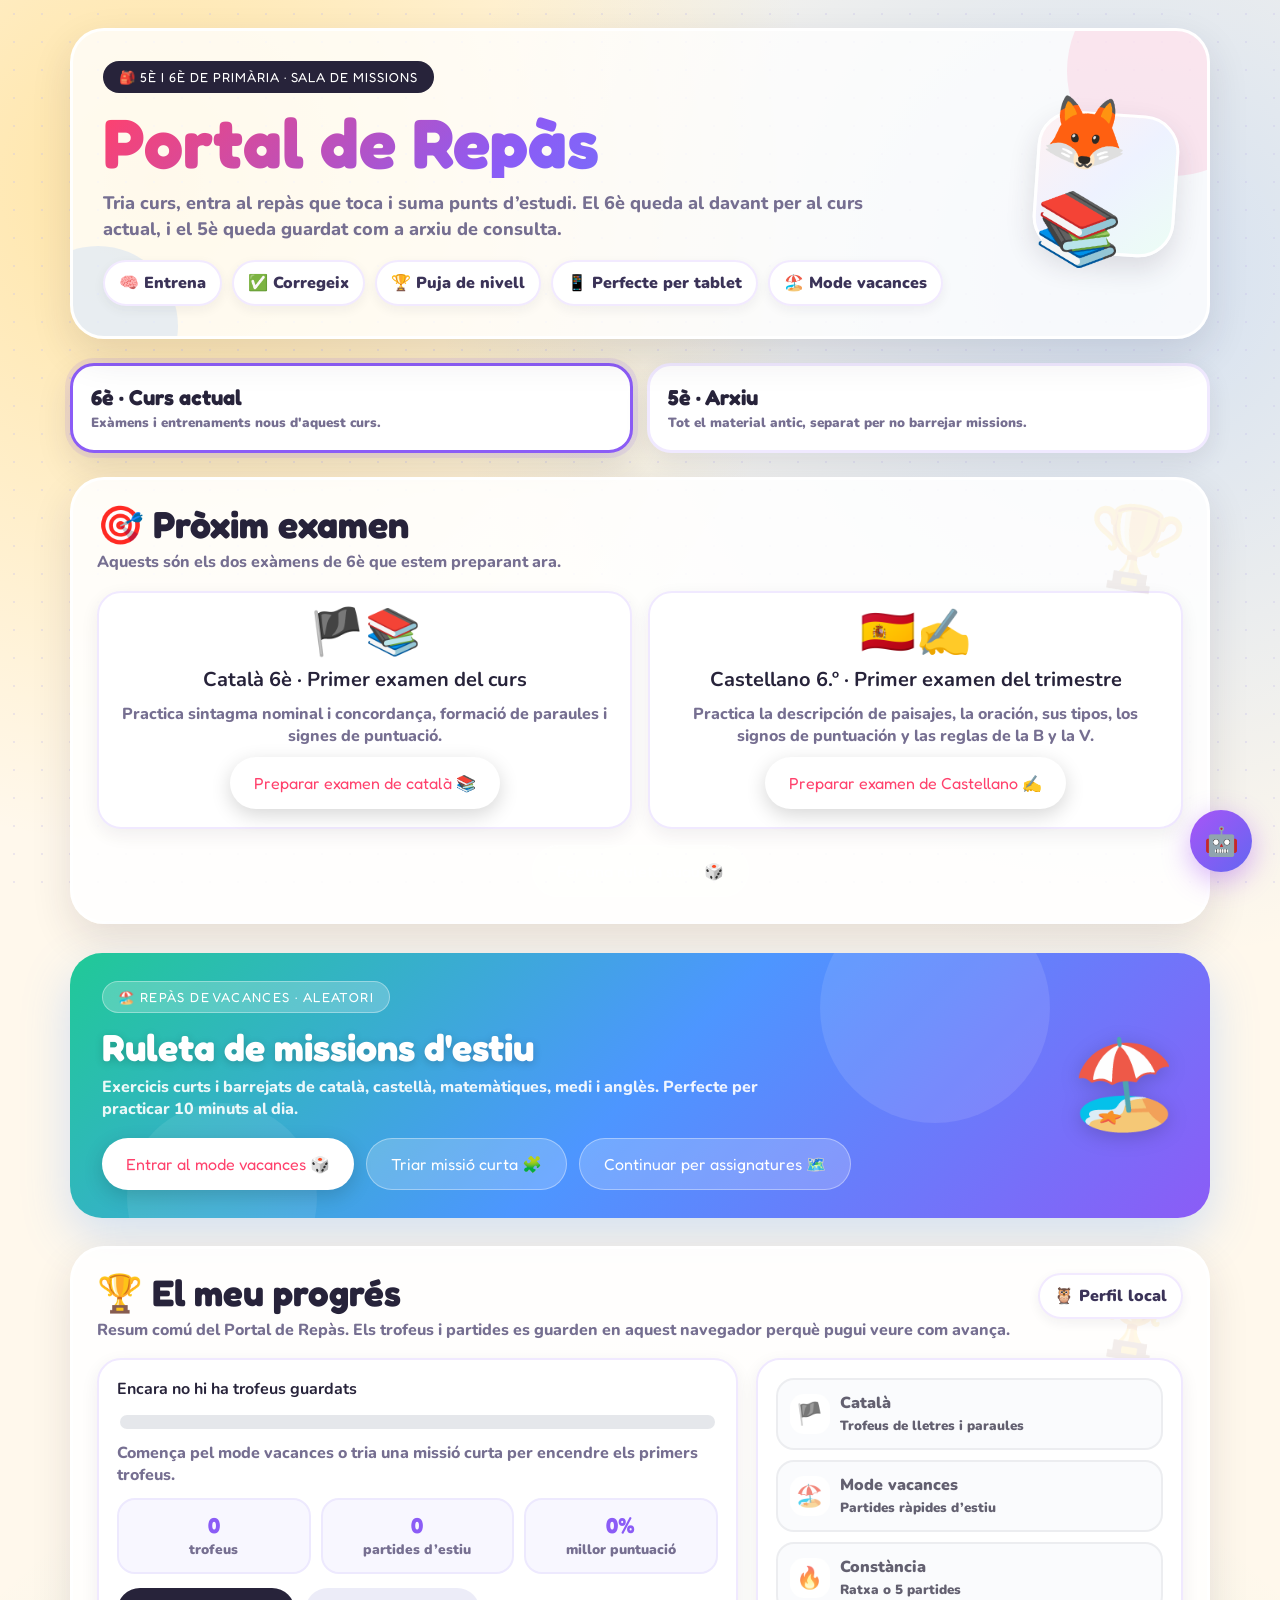
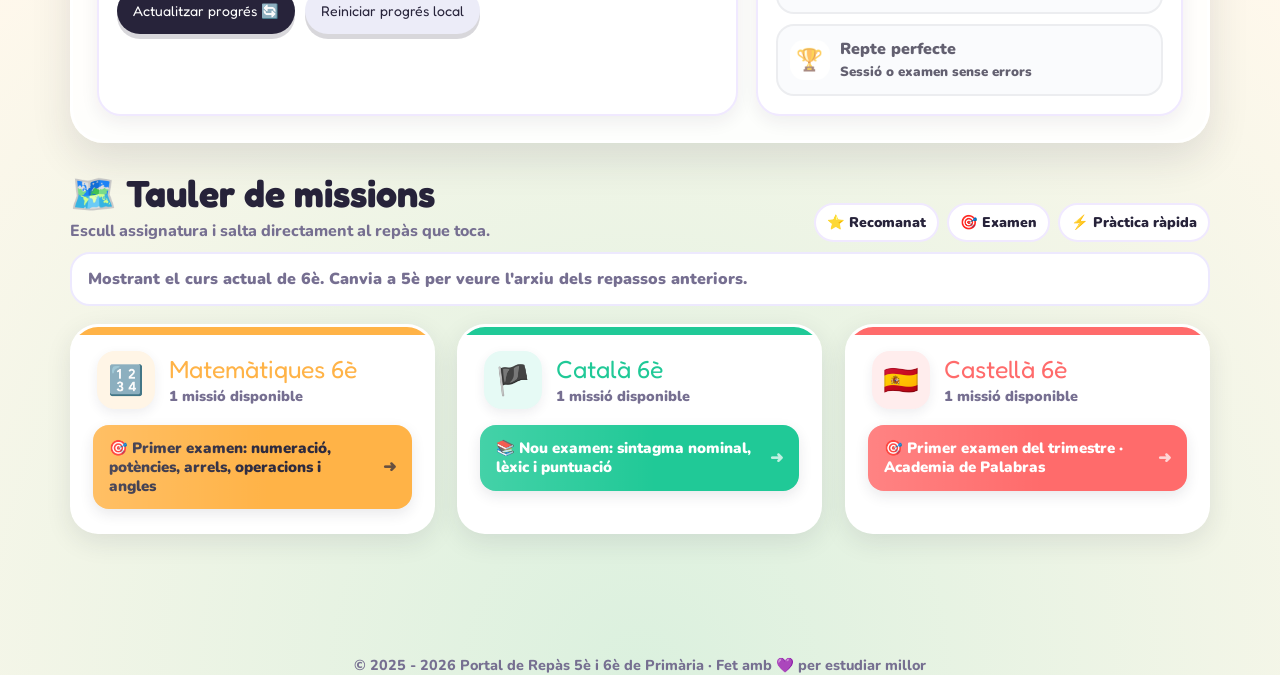
==== commit 3d117ef7: "Mantenir examens de catala i castellano al destacat" ====
--- a/index.html
+++ b/index.html
@@ -306,17 +306,25 @@
     <div class="section-head" style="margin:0 0 18px">
       <div>
         <h2>🎯 Pròxim examen</h2>
-        <p>Nou repte de 6è: el primer examen del trimestre de llengua castellana.</p>
-      </div>
-    </div>
-    <div class="progress-card" style="text-align:center;min-height:150px;display:flex;flex-direction:column;align-items:center;justify-content:center;gap:10px">
-      <div style="font-size:3.2rem;line-height:1">🇪🇸✍️</div>
-      <strong style="font-size:1.35rem">Castellano 6.º · Primer examen del trimestre</strong>
-      <p style="color:var(--dim);font-weight:800;max-width:680px">Practica la descripción de paisajes, la oración, sus tipos, los signos de puntuación y las reglas de la B y la V.</p>
-      <div class="banner-actions exam-empty-actions" style="justify-content:center;margin-top:8px">
+        <p>Aquests són els dos exàmens de 6è que estem preparant ara.</p>
+      </div>
+    </div>
+    <div style="display:grid;grid-template-columns:repeat(auto-fit,minmax(min(100%,320px),1fr));gap:16px">
+      <div class="progress-card" style="text-align:center;min-height:200px;display:flex;flex-direction:column;align-items:center;justify-content:center;gap:10px">
+        <div style="font-size:2.8rem;line-height:1">🏴📚</div>
+        <strong style="font-size:1.25rem">Català 6è · Primer examen del curs</strong>
+        <p style="color:var(--dim);font-weight:800;max-width:680px">Practica sintagma nominal i concordança, formació de paraules i signes de puntuació.</p>
+        <a href="missio_catala_6e.html" class="banner-btn">Preparar examen de català 📚</a>
+      </div>
+      <div class="progress-card" style="text-align:center;min-height:200px;display:flex;flex-direction:column;align-items:center;justify-content:center;gap:10px">
+        <div style="font-size:2.8rem;line-height:1">🇪🇸✍️</div>
+        <strong style="font-size:1.25rem">Castellano 6.º · Primer examen del trimestre</strong>
+        <p style="color:var(--dim);font-weight:800;max-width:680px">Practica la descripción de paisajes, la oración, sus tipos, los signos de puntuación y las reglas de la B y la V.</p>
         <a href="Academia_de_Palabras/index.html" class="banner-btn">Preparar examen de Castellano ✍️</a>
-        <a href="mode_vacances_estiu.html" class="soft-btn">Fer una ruleta suau 🎲</a>
-      </div>
+      </div>
+    </div>
+    <div class="banner-actions" style="justify-content:center;margin-top:16px">
+      <a href="mode_vacances_estiu.html" class="soft-btn">Fer una ruleta suau 🎲</a>
     </div>
   </section>
 <section class="banner" style="background:linear-gradient(135deg,#20C997,#4D96FF,#8B5CF6);box-shadow:0 18px 48px rgba(77,150,255,.25)">
@@ -558,7 +566,7 @@
 function findRes(q){const tks=queryTokens(q),cat=categoryFromQuery(q,tks);let res=allResources().map(r=>scoreResource(r,q,tks));if(cat&&tks.length<=1)res=res.map(r=>({...r,score:r.cat===cat?r.score+4:r.score}));return res.filter(r=>r.score>0).sort((a,b)=>b.score-a.score||a.name.localeCompare(b.name)).slice(0,5)}
 function chatLink(r){return '<a href="'+r.url+'" class="chat-link" target="_blank">'+r.name+'</a>'}
 function linkList(items){return items.map(chatLink).join('')}
-function getReply(q){const n=normalizeText(q),tks=queryTokens(q);if(!n)return 'Digues-me una assignatura o un tema: <strong>angles academia</strong>, <strong>fraccions</strong>, <strong>s sorda</strong> o <strong>medi reproduccio</strong>.';if(/^(hola|bones|buenas|hello|hi)\b/.test(n))return 'Hola! Puc buscar missions per assignatura o per tema. Prova amb <strong>examen castellano</strong>, <strong>fraccions</strong>, <strong>verbs catala</strong> o <strong>mode vacances</strong>.';if(n.includes('sense examens')||n.includes('proxim')||n.includes('proximo')||n.includes('proper'))return 'El proper examen marcat és <strong>Castellano 6.º · Primer examen del trimestre</strong>: descripción, oración, tipos, puntuación y B/V.<br>'+chatLink({...db.castella[0],cat:'castella'});if(n.includes('llista')||n.includes('todo')||n.includes('tots')||n.includes('todas')){const cat=categoryFromQuery(q,tks);const list=cat?allResources().filter(r=>r.cat===cat):allResources();return (cat?'Aquestes son les missions de '+categoryNames[cat]+':':'Aquestes son algunes missions disponibles:')+'<br>'+linkList(list.slice(0,8));}const found=findRes(q);if(found.length){const top=found[0];let h='Et recomano:<br><strong>'+top.name+'</strong><br><span style="color:#6b5f88;font-weight:800">'+top.desc+'</span><br>'+chatLink(top);if(top.reasons.length)h+='<br><small>Ho he triat per: '+top.reasons.join(', ')+'</small>';const more=found.slice(1).filter(r=>r.cat===top.cat&&r.score>=Math.max(3,top.score*.25)).slice(0,3);if(more.length)h+='<br><br>Altres opcions que tambe encaixen:<br>'+more.map(r=>'- <a href="'+r.url+'" target="_blank">'+r.name+'</a>').join('<br>');return h}return 'No he trobat una coincidencia clara. Prova amb una paraula mes concreta, com <strong>fraccions</strong>, <strong>present continuous</strong>, <strong>there is</strong>, <strong>polisemia</strong>, <strong>reproduccio</strong> o <strong>decimals</strong>.'}
+function getReply(q){const n=normalizeText(q),tks=queryTokens(q);if(!n)return 'Digues-me una assignatura o un tema: <strong>angles academia</strong>, <strong>fraccions</strong>, <strong>s sorda</strong> o <strong>medi reproduccio</strong>.';if(/^(hola|bones|buenas|hello|hi)\b/.test(n))return 'Hola! Puc buscar missions per assignatura o per tema. Prova amb <strong>examen castellano</strong>, <strong>fraccions</strong>, <strong>verbs catala</strong> o <strong>mode vacances</strong>.';if(n.includes('sense examens')||n.includes('proxim')||n.includes('proximo')||n.includes('proper'))return 'Els propers exàmens marcats són:<br>'+chatLink({...db.catala[0],cat:'catala'})+'<br>'+chatLink({...db.castella[0],cat:'castella'});if(n.includes('llista')||n.includes('todo')||n.includes('tots')||n.includes('todas')){const cat=categoryFromQuery(q,tks);const list=cat?allResources().filter(r=>r.cat===cat):allResources();return (cat?'Aquestes son les missions de '+categoryNames[cat]+':':'Aquestes son algunes missions disponibles:')+'<br>'+linkList(list.slice(0,8));}const found=findRes(q);if(found.length){const top=found[0];let h='Et recomano:<br><strong>'+top.name+'</strong><br><span style="color:#6b5f88;font-weight:800">'+top.desc+'</span><br>'+chatLink(top);if(top.reasons.length)h+='<br><small>Ho he triat per: '+top.reasons.join(', ')+'</small>';const more=found.slice(1).filter(r=>r.cat===top.cat&&r.score>=Math.max(3,top.score*.25)).slice(0,3);if(more.length)h+='<br><br>Altres opcions que tambe encaixen:<br>'+more.map(r=>'- <a href="'+r.url+'" target="_blank">'+r.name+'</a>').join('<br>');return h}return 'No he trobat una coincidencia clara. Prova amb una paraula mes concreta, com <strong>fraccions</strong>, <strong>present continuous</strong>, <strong>there is</strong>, <strong>polisemia</strong>, <strong>reproduccio</strong> o <strong>decimals</strong>.'}
 function toggleChat(){const b=document.getElementById('chatBox');b.classList.toggle('open');if(b.classList.contains('open'))document.getElementById('chatIn').focus()}
 function sendQ(m){document.getElementById('chatIn').value=m;sendMsg()}
 function safeChatText(text){return String(text).replace(/[&<>"']/g,m=>({'&':'&amp;','<':'&lt;','>':'&gt;','"':'&quot;',"'":'&#39;'}[m]))}
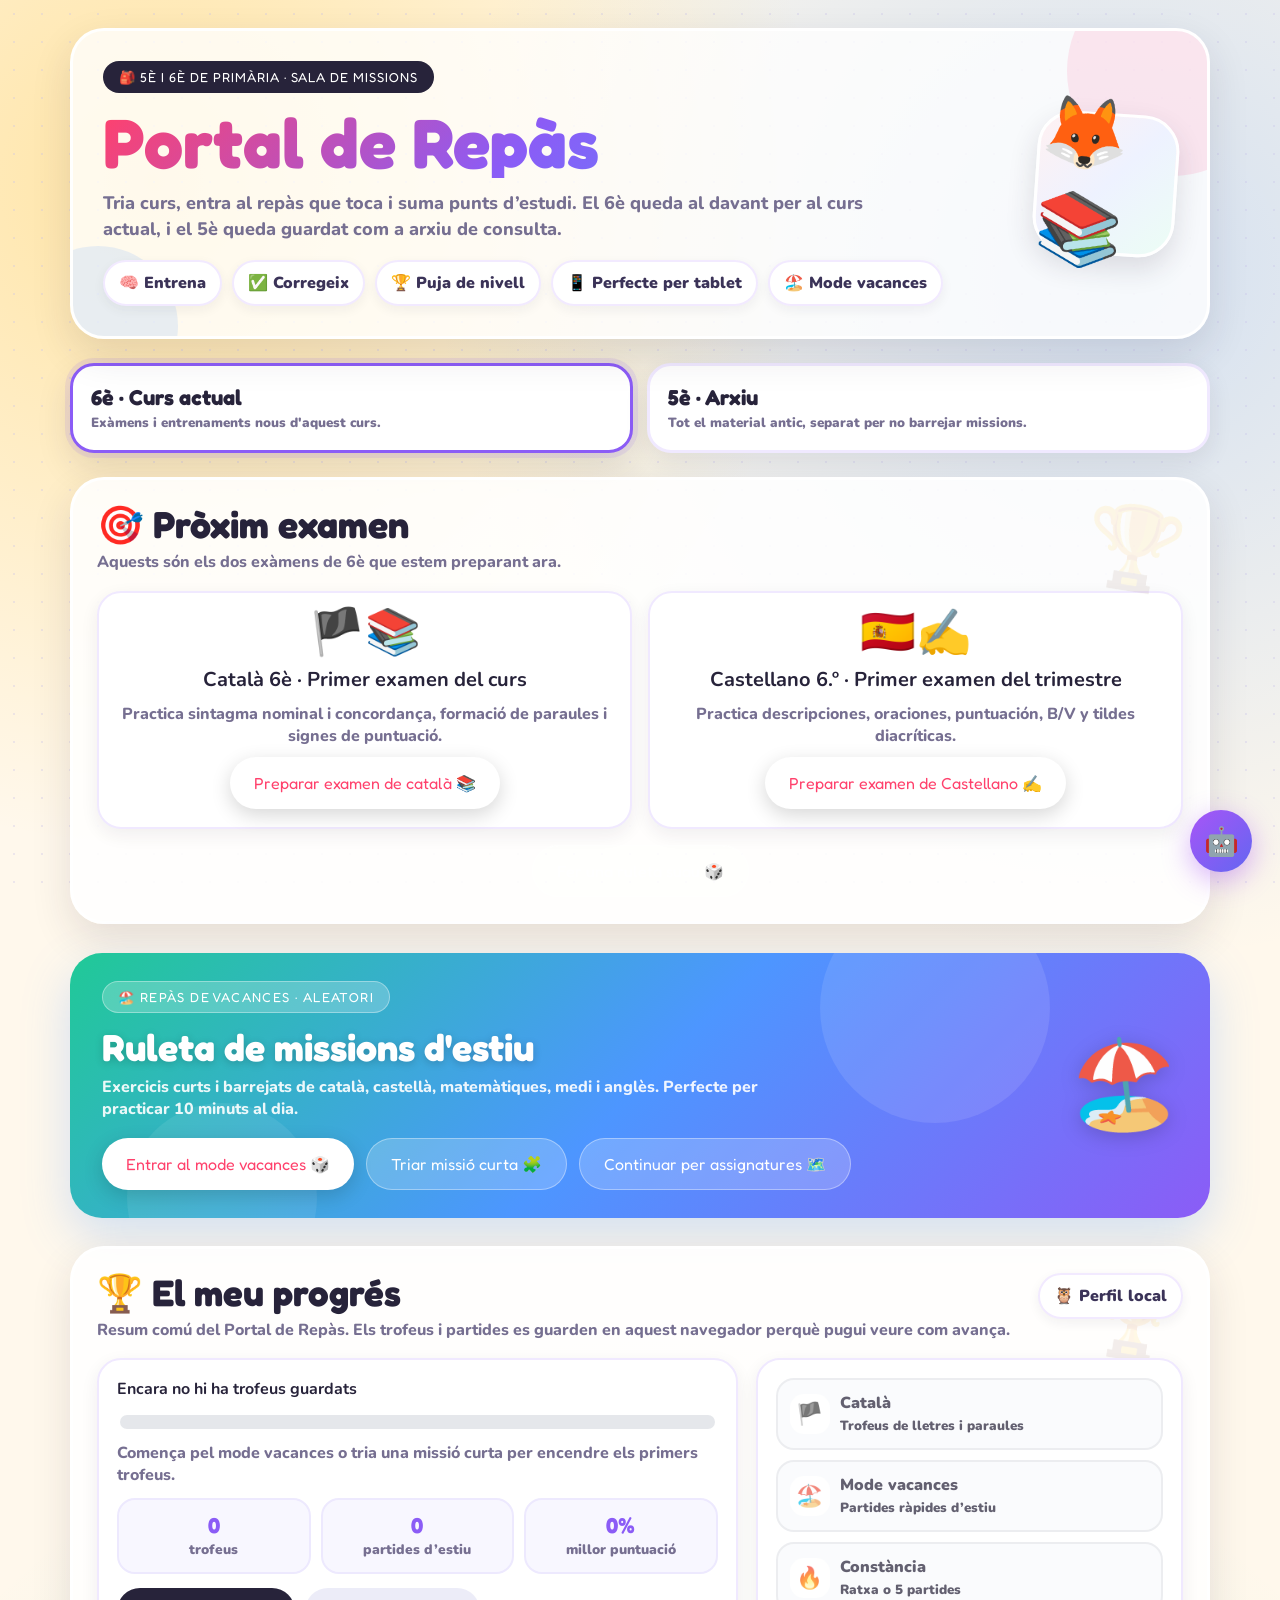
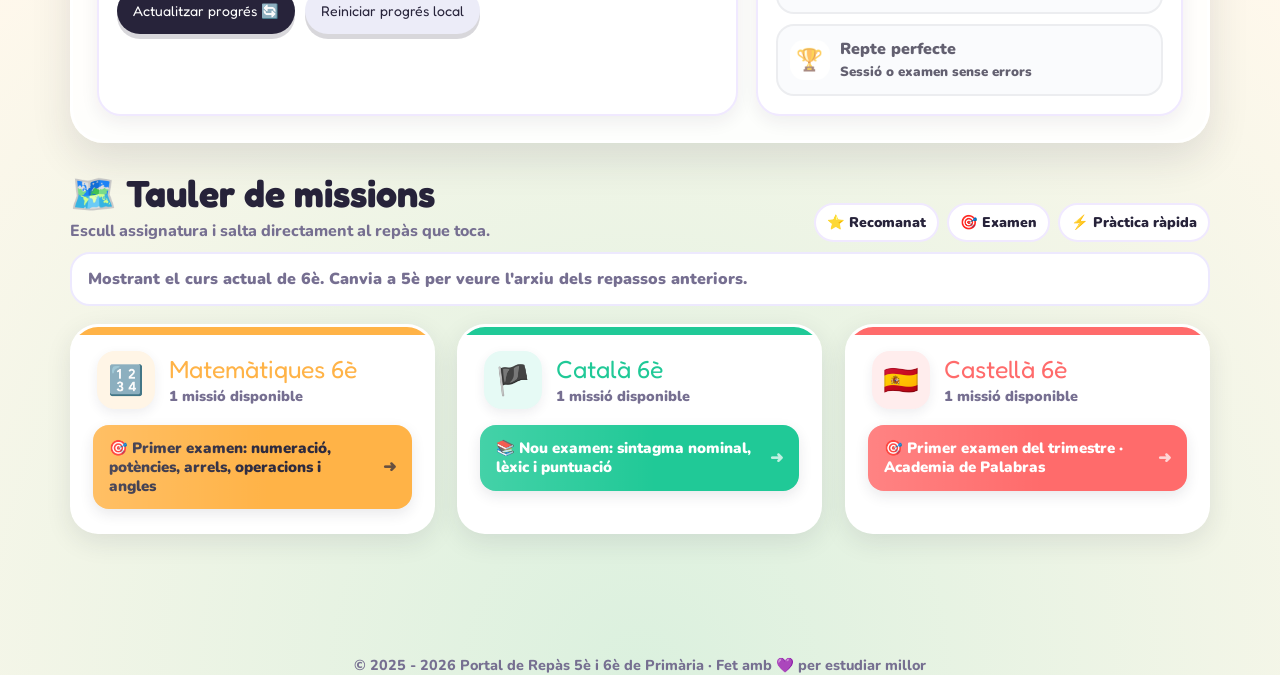
==== commit 8167be6c: "Afegir tema de titlles diacrítiques al preparatori" ====
--- a/index.html
+++ b/index.html
@@ -319,7 +319,7 @@
       <div class="progress-card" style="text-align:center;min-height:200px;display:flex;flex-direction:column;align-items:center;justify-content:center;gap:10px">
         <div style="font-size:2.8rem;line-height:1">🇪🇸✍️</div>
         <strong style="font-size:1.25rem">Castellano 6.º · Primer examen del trimestre</strong>
-        <p style="color:var(--dim);font-weight:800;max-width:680px">Practica la descripción de paisajes, la oración, sus tipos, los signos de puntuación y las reglas de la B y la V.</p>
+        <p style="color:var(--dim);font-weight:800;max-width:680px">Practica descripciones, oraciones, puntuación, B/V y tildes diacríticas.</p>
         <a href="Academia_de_Palabras/index.html" class="banner-btn">Preparar examen de Castellano ✍️</a>
       </div>
     </div>
@@ -504,7 +504,7 @@
 const db={
   vacances:[{name:'Ruleta de missions d\'estiu',url:'mode_vacances_estiu.html',kw:['vacances','estiu','aleatori','ruleta','repàs ràpid','barrejat','random']}],
   castella:[
-    {name:"Castellano 6.º · Primer examen del trimestre",url:"Academia_de_Palabras/index.html",kw:["castellano","castellà","castellano 6","6e","6è","primer examen","examen castellano","texto descriptivo","descripción","paisajes","sujeto","predicado","sintagma nominal","tipos de oraciones","puntuación","signos","b y v","b/v","redacción"]},
+    {name:"Castellano 6.º · Primer examen del trimestre",url:"Academia_de_Palabras/index.html",kw:["castellano","castellà","castellano 6","6e","6è","primer examen","examen castellano","texto descriptivo","descripción","paisajes","sujeto","predicado","sintagma nominal","tipos de oraciones","puntuación","signos","b y v","b/v","redacción","tilde diacrítica","tildes diacríticas","monosílabos","aun","aún","mas","más","dé","él","mí","sé","sí","té","tú"]},
     {name:"Ortografia: tildes, B/V, G/J, Z/D/LL",url:"castellano_tilde_bv_.html",kw:["castella","castellano","ortografia","ortograf?a","tilde","tildes","b","v","bv","g","j","gj","z","d","ll","plural","plurales","comprension","comprensi?n","lectura","expresion escrita"]},
     {name:"Invitacions, sinònims i més",url:"castellano_invitaciones_sinonimos_laH_tecnicismo_adjetivos.html",kw:["invitacions","sinònims","h","tecnicisme","adjectius","castellà"]},
     {name:"1r examen 2n trim. · Z, S, CC",url:"castellano_z_s_CC_texto_instructivo.html",kw:["z","s","cc","text instructiu","castellà"]}
@@ -543,7 +543,7 @@
 const resourceNotes={
   'mode_vacances_estiu.html':'Preguntes barrejades de totes les assignatures. Ideal si vols practicar una estona curta.',
   'missio_catala_6e.html':'Examen de catala de 6e: sintagma nominal, concordanca, formacio de paraules i signes de puntuacio.',
-  'Academia_de_Palabras/index.html':'Primer examen del trimestre de castellano de 6.º: texto descriptivo, oración, tipos de oraciones, puntuación y B/V.',
+  'Academia_de_Palabras/index.html':'Primer examen del trimestre de castellano de 6.º: texto descriptivo, oración, tipos de oraciones, puntuación, B/V y tildes diacríticas.',
   'mates_6e_primer_examen.html':'Primer examen de matematiques de 6e: numeracio decimal, potencies de base 10, arrels quadrades, operacions combinades, problemes i angles.',
   'examen_final_academia.html':'Preparacio del final d\'angles de l\'academia: sports, food, time, prepositions, there is/are, present simple, can, years, adjectives and present continuous.',
   'ingles_pasado_verbos.html':'Practica de past simple i verbs en angles.',
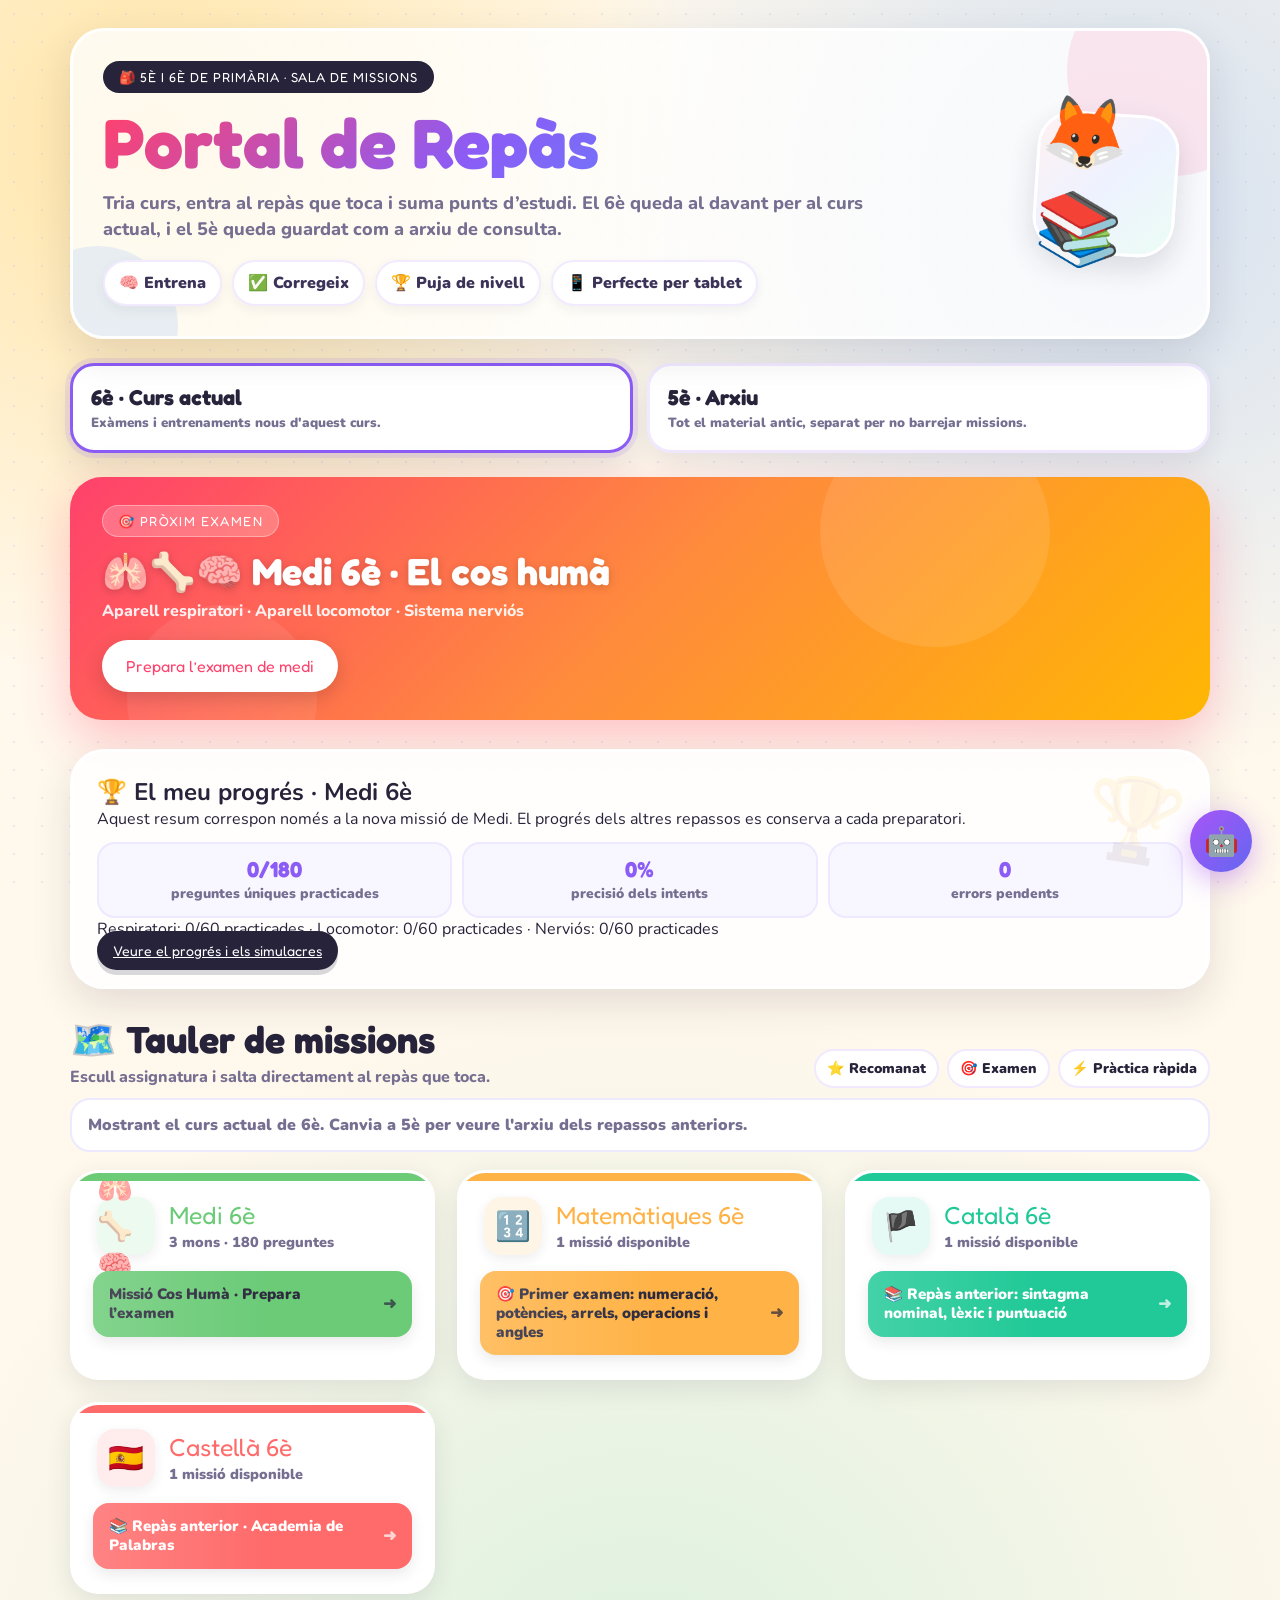
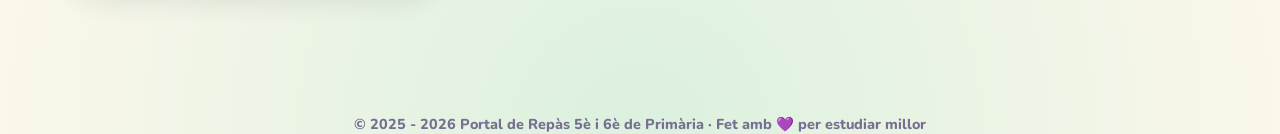
==== commit 240c49ba: "Publicar Missió Cos Humà de Medi 6è amb teoria, pràctica i disseny revisat" ====
--- a/index.html
+++ b/index.html
@@ -286,7 +286,6 @@
           <span class="chip">✅ Corregeix</span>
           <span class="chip">🏆 Puja de nivell</span>
           <span class="chip">📱 Perfecte per tablet</span>
-          <a class="chip" href="mode_vacances_estiu.html" style="text-decoration:none">🏖️ Mode vacances</a>
         </div>
       </div>
       <div class="hero-mascot">🦊📚</div>
@@ -302,80 +301,8 @@
       <span>Tot el material antic, separat per no barrejar missions.</span>
     </button>
   </section>
-  <section class="progress-panel" data-course-panel="6" style="margin-top:0;margin-bottom:28px;padding:24px">
-    <div class="section-head" style="margin:0 0 18px">
-      <div>
-        <h2>🎯 Pròxim examen</h2>
-        <p>Aquests són els dos exàmens de 6è que estem preparant ara.</p>
-      </div>
-    </div>
-    <div style="display:grid;grid-template-columns:repeat(auto-fit,minmax(min(100%,320px),1fr));gap:16px">
-      <div class="progress-card" style="text-align:center;min-height:200px;display:flex;flex-direction:column;align-items:center;justify-content:center;gap:10px">
-        <div style="font-size:2.8rem;line-height:1">🏴📚</div>
-        <strong style="font-size:1.25rem">Català 6è · Primer examen del curs</strong>
-        <p style="color:var(--dim);font-weight:800;max-width:680px">Practica sintagma nominal i concordança, formació de paraules i signes de puntuació.</p>
-        <a href="missio_catala_6e.html" class="banner-btn">Preparar examen de català 📚</a>
-      </div>
-      <div class="progress-card" style="text-align:center;min-height:200px;display:flex;flex-direction:column;align-items:center;justify-content:center;gap:10px">
-        <div style="font-size:2.8rem;line-height:1">🇪🇸✍️</div>
-        <strong style="font-size:1.25rem">Castellano 6.º · Primer examen del trimestre</strong>
-        <p style="color:var(--dim);font-weight:800;max-width:680px">Practica descripciones, oraciones, puntuación, B/V y tildes diacríticas.</p>
-        <a href="Academia_de_Palabras/index.html" class="banner-btn">Preparar examen de Castellano ✍️</a>
-      </div>
-    </div>
-    <div class="banner-actions" style="justify-content:center;margin-top:16px">
-      <a href="mode_vacances_estiu.html" class="soft-btn">Fer una ruleta suau 🎲</a>
-    </div>
-  </section>
-<section class="banner" style="background:linear-gradient(135deg,#20C997,#4D96FF,#8B5CF6);box-shadow:0 18px 48px rgba(77,150,255,.25)">
-    <div class="banner-content">
-      <div class="banner-pill">🏖️ Repàs de vacances · Aleatori</div>
-      <h2>Ruleta de missions d'estiu</h2>
-      <p class="banner-sub">Exercicis curts i barrejats de català, castellà, matemàtiques, medi i anglès. Perfecte per practicar 10 minuts al dia.</p>
-      <div class="banner-actions">
-        <a href="mode_vacances_estiu.html" class="banner-btn">Entrar al mode vacances 🎲</a>
-        <a href="#missions" class="soft-btn">Triar missió curta 🧩</a>
-        <a href="#missions" class="soft-btn">Continuar per assignatures 🗺️</a>
-      </div>
-    </div>
-    <div class="banner-emoji">🏖️</div>
-  </section>
-
-
-<section class="progress-panel" id="progres">
-    <div class="progress-top">
-      <div class="progress-title">
-        <h2>🏆 El meu progrés</h2>
-        <p>Resum comú del Portal de Repàs. Els trofeus i partides es guarden en aquest navegador perquè pugui veure com avança.</p>
-      </div>
-      <div class="chip">🦉 Perfil local</div>
-    </div>
-    <div class="progress-main">
-      <div class="progress-card">
-        <strong id="progressHeadline">Carregant progrés...</strong>
-        <div class="progress-bar-wrap"><span class="progress-bar-fill" id="globalProgressBar"></span></div>
-        <p id="progressAdvice" style="font-weight:800;color:var(--dim)">Quan faci exercicis i guanyi trofeus, aquesta zona s’anirà omplint.</p>
-        <div class="progress-numbers">
-          <div class="progress-stat"><strong id="totalTrophies">0</strong><span>trofeus</span></div>
-          <div class="progress-stat"><strong id="summerGames">0</strong><span>partides d’estiu</span></div>
-          <div class="progress-stat"><strong id="bestScore">0%</strong><span>millor puntuació</span></div>
-        </div>
-        <div class="progress-actions no-print">
-          <button class="progress-action" onclick="refreshGlobalProgress()">Actualitzar progrés 🔄</button>
-          <button class="progress-action secondary" onclick="resetGlobalProgress()">Reiniciar progrés local</button>
-        </div>
-      </div>
-      <div class="progress-card">
-        <div class="badge-wall">
-          <div class="global-badge" data-gbadge="catala"><div class="bicon">🏴</div><div>Català<br><small>Trofeus de lletres i paraules</small></div></div>
-          <div class="global-badge" data-gbadge="vacances"><div class="bicon">🏖️</div><div>Mode vacances<br><small>Partides ràpides d’estiu</small></div></div>
-          <div class="global-badge" data-gbadge="constancia"><div class="bicon">🔥</div><div>Constància<br><small>Ratxa o 5 partides</small></div></div>
-          <div class="global-badge" data-gbadge="perfecte"><div class="bicon">🏆</div><div>Repte perfecte<br><small>Sessió o examen sense errors</small></div></div>
-        </div>
-      </div>
-    </div>
-  </section>
-
+  <section class="banner" data-course-panel="6"><div class="banner-content"><div class="banner-pill">🎯 Pròxim examen</div><h2>🫁🦴🧠 Medi 6è · El cos humà</h2><p class="banner-sub">Aparell respiratori · Aparell locomotor · Sistema nerviós</p><a class="banner-btn" href="medi_6e_cos_huma/index.html">Prepara l’examen de medi</a></div></section>
+<section class="progress-panel" id="progres"><h2>🏆 El meu progrés · Medi 6è</h2><p>Aquest resum correspon només a la nova missió de Medi. El progrés dels altres repassos es conserva a cada preparatori.</p><div class="progress-numbers"><div class="progress-stat"><strong id="mediUnique">0/180</strong><span>preguntes úniques practicades</span></div><div class="progress-stat"><strong id="mediAccuracy">0%</strong><span>precisió dels intents</span></div><div class="progress-stat"><strong id="mediErrors">0</strong><span>errors pendents</span></div></div><p id="mediTopics"></p><a class="progress-action" href="medi_6e_cos_huma/index.html#progres">Veure el progrés i els simulacres</a></section>
   <div class="section-head" id="missions">
     <div>
       <h2>🗺️ Tauler de missions</h2>
@@ -390,7 +317,7 @@
 
   <div class="course-note" id="courseNote">Mostrant el curs actual de 6è. Canvia a 5è per veure l'arxiu dels repassos anteriors.</div>
 
-  <div class="grid">
+  <div class="grid"><div class="card" data-s="medi" data-course="6"><div class="card-header"><div class="card-icon">🫁🦴🧠</div><div><div class="card-title">Medi 6è</div><div class="card-meta">3 mons · 180 preguntes</div></div></div><div class="card-body"><a class="lbtn" href="medi_6e_cos_huma/index.html">Missió Cos Humà · Prepara l’examen</a></div></div>
     <div class="card" data-s="mates" data-course="6">
       <div class="card-header">
         <div class="card-icon">🔢</div>
@@ -407,7 +334,7 @@
         <div><div class="card-title">Català 6è</div><div class="card-meta">1 missió disponible</div></div>
       </div>
       <div class="card-body">
-        <a href="missio_catala_6e.html" class="lbtn">📚 Nou examen: sintagma nominal, lèxic i puntuació</a>
+        <a href="missio_catala_6e.html" class="lbtn">📚 Repàs anterior: sintagma nominal, lèxic i puntuació</a>
       </div>
     </div>
 
@@ -417,7 +344,7 @@
         <div><div class="card-title">Castellà 6è</div><div class="card-meta">1 missió disponible</div></div>
       </div>
       <div class="card-body">
-        <a href="Academia_de_Palabras/index.html" class="lbtn">🎯 Primer examen del trimestre · Academia de Palabras</a>
+        <a href="Academia_de_Palabras/index.html" class="lbtn">📚 Repàs anterior · Academia de Palabras</a>
       </div>
     </div>
 
@@ -495,16 +422,15 @@
 <div class="chat-box" id="chatBox">
   <div class="chat-head"><h3>🤖 Assistent d'estudi</h3><button class="chat-close" onclick="toggleChat()">✕</button></div>
   <div class="chat-msgs" id="chatMsgs">
-    <div class="msg bot"><div class="avatar">🤖</div><div class="msg-bubble">Hola! Soc el teu assistent d'estudi. Quina missió vols practicar avui?<div class="qopts"><span class="qopt" onclick="sendQ('Vull practicar matemàtiques')">🔢 Matemàtiques</span><span class="qopt" onclick="sendQ('Ajuda amb castellà')">🇪🇸 Castellà</span><span class="qopt" onclick="sendQ('Practicar català')">🏴 Català</span><span class="qopt" onclick="sendQ('Practicar anglès')">🇬🇧 Anglès</span><span class="qopt" onclick="sendQ('Estudiar medi')">🌍 Medi</span><span class="qopt" onclick="sendQ('Mode vacances')">🏖️ Vacances</span></div></div></div>
+    <div class="msg bot"><div class="avatar">🤖</div><div class="msg-bubble">Hola! Soc el teu assistent d'estudi. Quina missió vols practicar avui?<div class="qopts"><span class="qopt" onclick="sendQ('Vull practicar matemàtiques')">🔢 Matemàtiques</span><span class="qopt" onclick="sendQ('Ajuda amb castellà')">🇪🇸 Castellà</span><span class="qopt" onclick="sendQ('Practicar català')">🏴 Català</span><span class="qopt" onclick="sendQ('Practicar anglès')">🇬🇧 Anglès</span><span class="qopt" onclick="sendQ('Estudiar medi')">🌍 Medi</span></div></div></div>
   </div>
   <div class="chat-foot"><input type="text" id="chatIn" placeholder="Escriu la teva pregunta..." onkeypress="if(event.key==='Enter')sendMsg()"><button class="chat-send" id="chatSend" onclick="sendMsg()">➤</button></div>
 </div>
 
 <script>
 const db={
-  vacances:[{name:'Ruleta de missions d\'estiu',url:'mode_vacances_estiu.html',kw:['vacances','estiu','aleatori','ruleta','repàs ràpid','barrejat','random']}],
   castella:[
-    {name:"Castellano 6.º · Primer examen del trimestre",url:"Academia_de_Palabras/index.html",kw:["castellano","castellà","castellano 6","6e","6è","primer examen","examen castellano","texto descriptivo","descripción","paisajes","sujeto","predicado","sintagma nominal","tipos de oraciones","puntuación","signos","b y v","b/v","redacción","tilde diacrítica","tildes diacríticas","monosílabos","aun","aún","mas","más","dé","él","mí","sé","sí","té","tú"]},
+    {name:"Castellà 6è · Repàs anterior",url:"Academia_de_Palabras/index.html",kw:["castellano","castellà","castellano 6","6e","6è","primer examen","examen castellano","texto descriptivo","descripción","paisajes","sujeto","predicado","sintagma nominal","tipos de oraciones","puntuación","signos","b y v","b/v","redacción","tilde diacrítica","tildes diacríticas","monosílabos","aun","aún","mas","más","dé","él","mí","sé","sí","té","tú"]},
     {name:"Ortografia: tildes, B/V, G/J, Z/D/LL",url:"castellano_tilde_bv_.html",kw:["castella","castellano","ortografia","ortograf?a","tilde","tildes","b","v","bv","g","j","gj","z","d","ll","plural","plurales","comprension","comprensi?n","lectura","expresion escrita"]},
     {name:"Invitacions, sinònims i més",url:"castellano_invitaciones_sinonimos_laH_tecnicismo_adjetivos.html",kw:["invitacions","sinònims","h","tecnicisme","adjectius","castellà"]},
     {name:"1r examen 2n trim. · Z, S, CC",url:"castellano_z_s_CC_texto_instructivo.html",kw:["z","s","cc","text instructiu","castellà"]}
@@ -532,18 +458,19 @@
     {name:"Fraccions i estadística",url:"mates_fracciones_media_rango.html",kw:["fraccions","estadística","mitjana","moda","mediana","rang","matemàtiques","mates"]}
   ],
   medi:[
+    {name:"Medi 6è · El cos humà",url:"medi_6e_cos_huma/index.html",kw:["medi","respiratori","locomotor","nervios","neurones","pulmons","diafragma","ossos","cervell","sentits","cos huma"]},
     {name:"Reproducció sexual i asexual · Nutrició",url:"medi_reproduccion_sexual_asexual_nuticion.html",kw:["medi","reproducció","sexual","asexual","nutrició","éssers vius"]},
     {name:"Un món just i sostenible · Medi",url:"medi_activitat_politica_recursos.html",kw:["medi","activitat econòmica","recursos naturals","contaminació","política","catalunya","espanya","unió europea"]},
     {name:"1r examen 2n trimestre · Medi",url:"repas_ciencies.html",kw:["medi","ciències","naturalesa","natura"]}
   ]
 };
-const categoryNames={vacances:'Mode vacances',castella:'Castella',catala:'Catala',angles:'Angles',mates:'Matematiques',medi:'Medi'};
+const categoryNames={castella:'Castella',catala:'Catala',angles:'Angles',mates:'Matematiques',medi:'Medi'};
 const stopWords=new Set('el la los las un una unos unas de del al a amb con y i o que para per por en es son esta este esto quiero vull necesito necessito practicar repasar repassar ayuda ajuda ejercicios exercicis hacer fer estudiar examen prueba tema me mi mis algo alguna algun sobre hoy ahora'.split(' '));
-const aliases={matematicas:'mates',matematiques:'mates',matematica:'mates',math:'mates',calculo:'mates',calcul:'mates',sexto:'6e',sise:'6e',potencias:'potencies',raices:'arrels',raiz:'arrel',angulos:'angles',operaciones:'operacions',combinadas:'combinades',numeracion:'numeracio',ingles:'angles',english:'angles',castellano:'castella',lengua:'castella',espanol:'castella',catalan:'catala',catala:'catala',ciencias:'medi',ciencies:'medi',naturales:'medi',sociales:'medi',vacaciones:'vacances',estiu:'vacances',summer:'vacances',fracciones:'fraccions',fraccion:'fraccions',decimales:'decimals',areas:'arees',verbos:'verbs',adjetivos:'adjectius',sinonimos:'sinonims',reproduccion:'reproduccio',nutricion:'nutricio',divisiones:'divisions',division:'divisions',multiplicaciones:'multiplicacions',sumas:'sumes',restas:'restes',rango:'rang',media:'mitjana',rapidas:'rapides',rapida:'rapides'};
+const aliases={matematicas:'mates',matematiques:'mates',matematica:'mates',math:'mates',calculo:'mates',calcul:'mates',sexto:'6e',sise:'6e',potencias:'potencies',raices:'arrels',raiz:'arrel',angulos:'angles',operaciones:'operacions',combinadas:'combinades',numeracion:'numeracio',ingles:'angles',english:'angles',castellano:'castella',lengua:'castella',espanol:'castella',catalan:'catala',catala:'catala',ciencias:'medi',ciencies:'medi',naturales:'medi',sociales:'medi',fracciones:'fraccions',fraccion:'fraccions',decimales:'decimals',areas:'arees',verbos:'verbs',adjetivos:'adjectius',sinonimos:'sinonims',reproduccion:'reproduccio',nutricion:'nutricio',divisiones:'divisions',division:'divisions',multiplicaciones:'multiplicacions',sumas:'sumes',restas:'restes',rango:'rang',media:'mitjana',rapidas:'rapides',rapida:'rapides'};
 const resourceNotes={
-  'mode_vacances_estiu.html':'Preguntes barrejades de totes les assignatures. Ideal si vols practicar una estona curta.',
-  'missio_catala_6e.html':'Examen de catala de 6e: sintagma nominal, concordanca, formacio de paraules i signes de puntuacio.',
-  'Academia_de_Palabras/index.html':'Primer examen del trimestre de castellano de 6.º: texto descriptivo, oración, tipos de oraciones, puntuación, B/V y tildes diacríticas.',
+  'medi_6e_cos_huma/index.html':'Prepara el pròxim examen de Medi 6è: teoria visual, 180 preguntes, repàs d’errors i simulacre.',
+  'missio_catala_6e.html':'Repàs anterior de català de 6è: sintagma nominal, concordanca, formacio de paraules i signes de puntuacio.',
+  'Academia_de_Palabras/index.html':'Repàs anterior de castellà de 6è: texto descriptivo, oración, tipos de oraciones, puntuación, B/V y tildes diacríticas.',
   'mates_6e_primer_examen.html':'Primer examen de matematiques de 6e: numeracio decimal, potencies de base 10, arrels quadrades, operacions combinades, problemes i angles.',
   'examen_final_academia.html':'Preparacio del final d\'angles de l\'academia: sports, food, time, prepositions, there is/are, present simple, can, years, adjectives and present continuous.',
   'ingles_pasado_verbos.html':'Practica de past simple i verbs en angles.',
@@ -562,11 +489,11 @@
 function allResources(){const out=[];for(const cat in db)db[cat].forEach(r=>out.push({...r,cat,desc:resourceNotes[r.url]||('Missio de '+(categoryNames[cat]||cat)+'.')}));return out}
 function resourceHaystack(r){return normalizeText([r.name,r.desc,r.cat,...(r.kw||[])].join(' '))}
 function categoryFromQuery(q,tks){const n=normalizeText(q);for(const cat of Object.keys(categoryNames)){if(tks.includes(cat)||n.includes(cat))return cat}return null}
-function scoreResource(r,q,tks){const hay=resourceHaystack(r),n=normalizeText(q);let score=0,reasons=[];if(tks.includes(r.cat)){score+=7;reasons.push(categoryNames[r.cat])}for(const kw of r.kw||[]){const nk=normalizeText(kw);if(!nk||nk.length<3)continue;if(n.includes(nk)){score+=nk.includes(' ')?8:4;reasons.push(kw)}else{const parts=nk.split(' ').filter(Boolean);if(parts.length>1&&parts.every(p=>tks.includes(p))){score+=5;reasons.push(kw)}}}for(const t of tks){if(hay.includes(t)){score+=1.5;if(t.length>4)score+=.7}}if(n.includes('academia')&&r.url.includes('academia'))score+=8;if(n.includes('examen')&&/exam|examen|final|trimestre/.test(hay))score+=4;if((n.includes('facil')||n.includes('10 minuts'))&&r.cat==='vacances')score+=4;return {...r,score,reasons:[...new Set(reasons)].slice(0,3)}}
+function scoreResource(r,q,tks){const hay=resourceHaystack(r),n=normalizeText(q);let score=0,reasons=[];if(tks.includes(r.cat)){score+=7;reasons.push(categoryNames[r.cat])}for(const kw of r.kw||[]){const nk=normalizeText(kw);if(!nk||nk.length<3)continue;if(n.includes(nk)){score+=nk.includes(' ')?8:4;reasons.push(kw)}else{const parts=nk.split(' ').filter(Boolean);if(parts.length>1&&parts.every(p=>tks.includes(p))){score+=5;reasons.push(kw)}}}for(const t of tks){if(hay.includes(t)){score+=1.5;if(t.length>4)score+=.7}}if(n.includes('academia')&&r.url.includes('academia'))score+=8;if(n.includes('examen')&&/exam|examen|final|trimestre/.test(hay))score+=4;return {...r,score,reasons:[...new Set(reasons)].slice(0,3)}}
 function findRes(q){const tks=queryTokens(q),cat=categoryFromQuery(q,tks);let res=allResources().map(r=>scoreResource(r,q,tks));if(cat&&tks.length<=1)res=res.map(r=>({...r,score:r.cat===cat?r.score+4:r.score}));return res.filter(r=>r.score>0).sort((a,b)=>b.score-a.score||a.name.localeCompare(b.name)).slice(0,5)}
 function chatLink(r){return '<a href="'+r.url+'" class="chat-link" target="_blank">'+r.name+'</a>'}
 function linkList(items){return items.map(chatLink).join('')}
-function getReply(q){const n=normalizeText(q),tks=queryTokens(q);if(!n)return 'Digues-me una assignatura o un tema: <strong>angles academia</strong>, <strong>fraccions</strong>, <strong>s sorda</strong> o <strong>medi reproduccio</strong>.';if(/^(hola|bones|buenas|hello|hi)\b/.test(n))return 'Hola! Puc buscar missions per assignatura o per tema. Prova amb <strong>examen castellano</strong>, <strong>fraccions</strong>, <strong>verbs catala</strong> o <strong>mode vacances</strong>.';if(n.includes('sense examens')||n.includes('proxim')||n.includes('proximo')||n.includes('proper'))return 'Els propers exàmens marcats són:<br>'+chatLink({...db.catala[0],cat:'catala'})+'<br>'+chatLink({...db.castella[0],cat:'castella'});if(n.includes('llista')||n.includes('todo')||n.includes('tots')||n.includes('todas')){const cat=categoryFromQuery(q,tks);const list=cat?allResources().filter(r=>r.cat===cat):allResources();return (cat?'Aquestes son les missions de '+categoryNames[cat]+':':'Aquestes son algunes missions disponibles:')+'<br>'+linkList(list.slice(0,8));}const found=findRes(q);if(found.length){const top=found[0];let h='Et recomano:<br><strong>'+top.name+'</strong><br><span style="color:#6b5f88;font-weight:800">'+top.desc+'</span><br>'+chatLink(top);if(top.reasons.length)h+='<br><small>Ho he triat per: '+top.reasons.join(', ')+'</small>';const more=found.slice(1).filter(r=>r.cat===top.cat&&r.score>=Math.max(3,top.score*.25)).slice(0,3);if(more.length)h+='<br><br>Altres opcions que tambe encaixen:<br>'+more.map(r=>'- <a href="'+r.url+'" target="_blank">'+r.name+'</a>').join('<br>');return h}return 'No he trobat una coincidencia clara. Prova amb una paraula mes concreta, com <strong>fraccions</strong>, <strong>present continuous</strong>, <strong>there is</strong>, <strong>polisemia</strong>, <strong>reproduccio</strong> o <strong>decimals</strong>.'}
+function getReply(q){const n=normalizeText(q),tks=queryTokens(q);if(!n)return 'Digues-me una assignatura o un tema: <strong>angles academia</strong>, <strong>fraccions</strong>, <strong>s sorda</strong> o <strong>medi reproduccio</strong>.';if(/^(hola|bones|buenas|hello|hi)\b/.test(n))return 'Hola! Puc buscar missions per assignatura o per tema. Prova amb <strong>examen castellano</strong>, <strong>fraccions</strong>, <strong>verbs catala</strong> o <strong>medi respiratori</strong>.';if(n.includes('sense examens')||n.includes('proxim')||n.includes('proximo')||n.includes('proper'))return 'El pròxim examen és Medi 6è · El cos humà:<br>'+chatLink(db.medi[0]);if(n.includes('llista')||n.includes('todo')||n.includes('tots')||n.includes('todas')){const cat=categoryFromQuery(q,tks);const list=cat?allResources().filter(r=>r.cat===cat):allResources();return (cat?'Aquestes son les missions de '+categoryNames[cat]+':':'Aquestes son algunes missions disponibles:')+'<br>'+linkList(list.slice(0,8));}const found=findRes(q);if(found.length){const top=found[0];let h='Et recomano:<br><strong>'+top.name+'</strong><br><span style="color:#6b5f88;font-weight:800">'+top.desc+'</span><br>'+chatLink(top);if(top.reasons.length)h+='<br><small>Ho he triat per: '+top.reasons.join(', ')+'</small>';const more=found.slice(1).filter(r=>r.cat===top.cat&&r.score>=Math.max(3,top.score*.25)).slice(0,3);if(more.length)h+='<br><br>Altres opcions que tambe encaixen:<br>'+more.map(r=>'- <a href="'+r.url+'" target="_blank">'+r.name+'</a>').join('<br>');return h}return 'No he trobat una coincidencia clara. Prova amb una paraula mes concreta, com <strong>fraccions</strong>, <strong>present continuous</strong>, <strong>there is</strong>, <strong>polisemia</strong>, <strong>reproduccio</strong> o <strong>decimals</strong>.'}
 function toggleChat(){const b=document.getElementById('chatBox');b.classList.toggle('open');if(b.classList.contains('open'))document.getElementById('chatIn').focus()}
 function sendQ(m){document.getElementById('chatIn').value=m;sendMsg()}
 function safeChatText(text){return String(text).replace(/[&<>"']/g,m=>({'&':'&amp;','<':'&lt;','>':'&gt;','"':'&quot;',"'":'&#39;'}[m]))}
@@ -588,47 +515,17 @@
 function safeJSON(key, fallback){
   try{return JSON.parse(localStorage.getItem(key)||fallback)}catch(e){return JSON.parse(fallback)}
 }
-function readGlobalProgress(){
-  const cat=safeJSON('catala_pb_td_cg_trofeus','{}');
-  const summer=safeJSON('portal_estiu_stats','{"best":0,"played":0,"streak":0,"t":{}}');
-  const catCount=Object.values(cat).filter(Boolean).length;
-  const summerCount=summer.t?Object.values(summer.t).filter(Boolean).length:0;
-  const total=catCount+summerCount;
-  const max=8;
-  return {cat,summer,catCount,summerCount,total,max,percent:Math.min(100,Math.round(total/max*100))};
-}
 function refreshGlobalProgress(){
-  const p=readGlobalProgress();
-  const bar=document.getElementById('globalProgressBar');
-  if(bar)bar.style.width=p.percent+'%';
-  const totalEl=document.getElementById('totalTrophies');
-  if(totalEl)totalEl.textContent=p.total;
-  const gamesEl=document.getElementById('summerGames');
-  if(gamesEl)gamesEl.textContent=p.summer.played||0;
-  const bestEl=document.getElementById('bestScore');
-  if(bestEl)bestEl.textContent=(p.summer.best||0)+'%';
-  const headline=document.getElementById('progressHeadline');
-  const advice=document.getElementById('progressAdvice');
-  if(headline)headline.textContent=p.total===0?'Encara no hi ha trofeus guardats':('Has guanyat '+p.total+' de '+p.max+' trofeus globals');
-  if(advice){
-    if(p.total===0) advice.textContent='Comença pel mode vacances o tria una missió curta per encendre els primers trofeus.';
-    else if(p.percent<50) advice.textContent='Bon inici! Una partida curta de vacances o un exercici de català ja farà pujar el marcador.';
-    else if(p.percent<100) advice.textContent='Molt bé! Ja hi ha una bona col·lecció. Objectiu: completar els trofeus que falten.';
-    else advice.textContent='Portal dominat! Tots els trofeus principals estan aconseguits.';
-  }
-  document.querySelectorAll('[data-gbadge]').forEach(el=>el.classList.remove('on'));
-  if(p.catCount>0) document.querySelector('[data-gbadge="catala"]')?.classList.add('on');
-  if((p.summer.played||0)>0) document.querySelector('[data-gbadge="vacances"]')?.classList.add('on');
-  if((p.summer.streak||0)>0 || (p.summer.played||0)>=5) document.querySelector('[data-gbadge="constancia"]')?.classList.add('on');
-  if(p.cat.final || (p.summer.t&&p.summer.t.perfect)) document.querySelector('[data-gbadge="perfecte"]')?.classList.add('on');
-}
-function resetGlobalProgress(){
-  if(!confirm('Vols reiniciar el progrés local del Portal de Repàs en aquest navegador?')) return;
-  localStorage.removeItem('catala_pb_td_cg_trofeus');
-  localStorage.removeItem('portal_estiu_stats');
-  refreshGlobalProgress();
-}
-Object.assign(window,{toggleChat,sendQ,sendMsg,refreshGlobalProgress,resetGlobalProgress,selectCourse});
+  const p=safeJSON('medi6e_v1','{}')||{};
+  const a=p.answers&&typeof p.answers==='object'?Object.entries(p.answers).filter(([id,v])=>/^(respiratori|locomotor|nervios)-\d{3}$/.test(id)&&v&&Number.isInteger(v.attempts)&&v.attempts>0&&Number.isInteger(v.correct)&&v.correct>=0&&v.correct<=v.attempts):[];
+  const attempts=a.reduce((n,[id,v])=>n+v.attempts,0),correct=a.reduce((n,[id,v])=>n+v.correct,0);
+  document.getElementById('mediUnique').textContent=a.length+'/180';
+  document.getElementById('mediAccuracy').textContent=(attempts?Math.round(correct/attempts*100):0)+'%';
+  document.getElementById('mediErrors').textContent=p.errors&&typeof p.errors==='object'?Object.keys(p.errors).length:0;
+  document.getElementById('mediTopics').textContent=['respiratori','locomotor','nervios'].map(t=>(t==='nervios'?'Nerviós':t[0].toUpperCase()+t.slice(1))+': '+a.filter(([id])=>id.startsWith(t+'-')).length+'/60 practicades').join(' · ');
+}
+Object.assign(window,{toggleChat,sendQ,sendMsg,refreshGlobalProgress,selectCourse});
+window.addEventListener('pageshow',refreshGlobalProgress);
 refreshGlobalProgress();
 selectCourse('6');
 
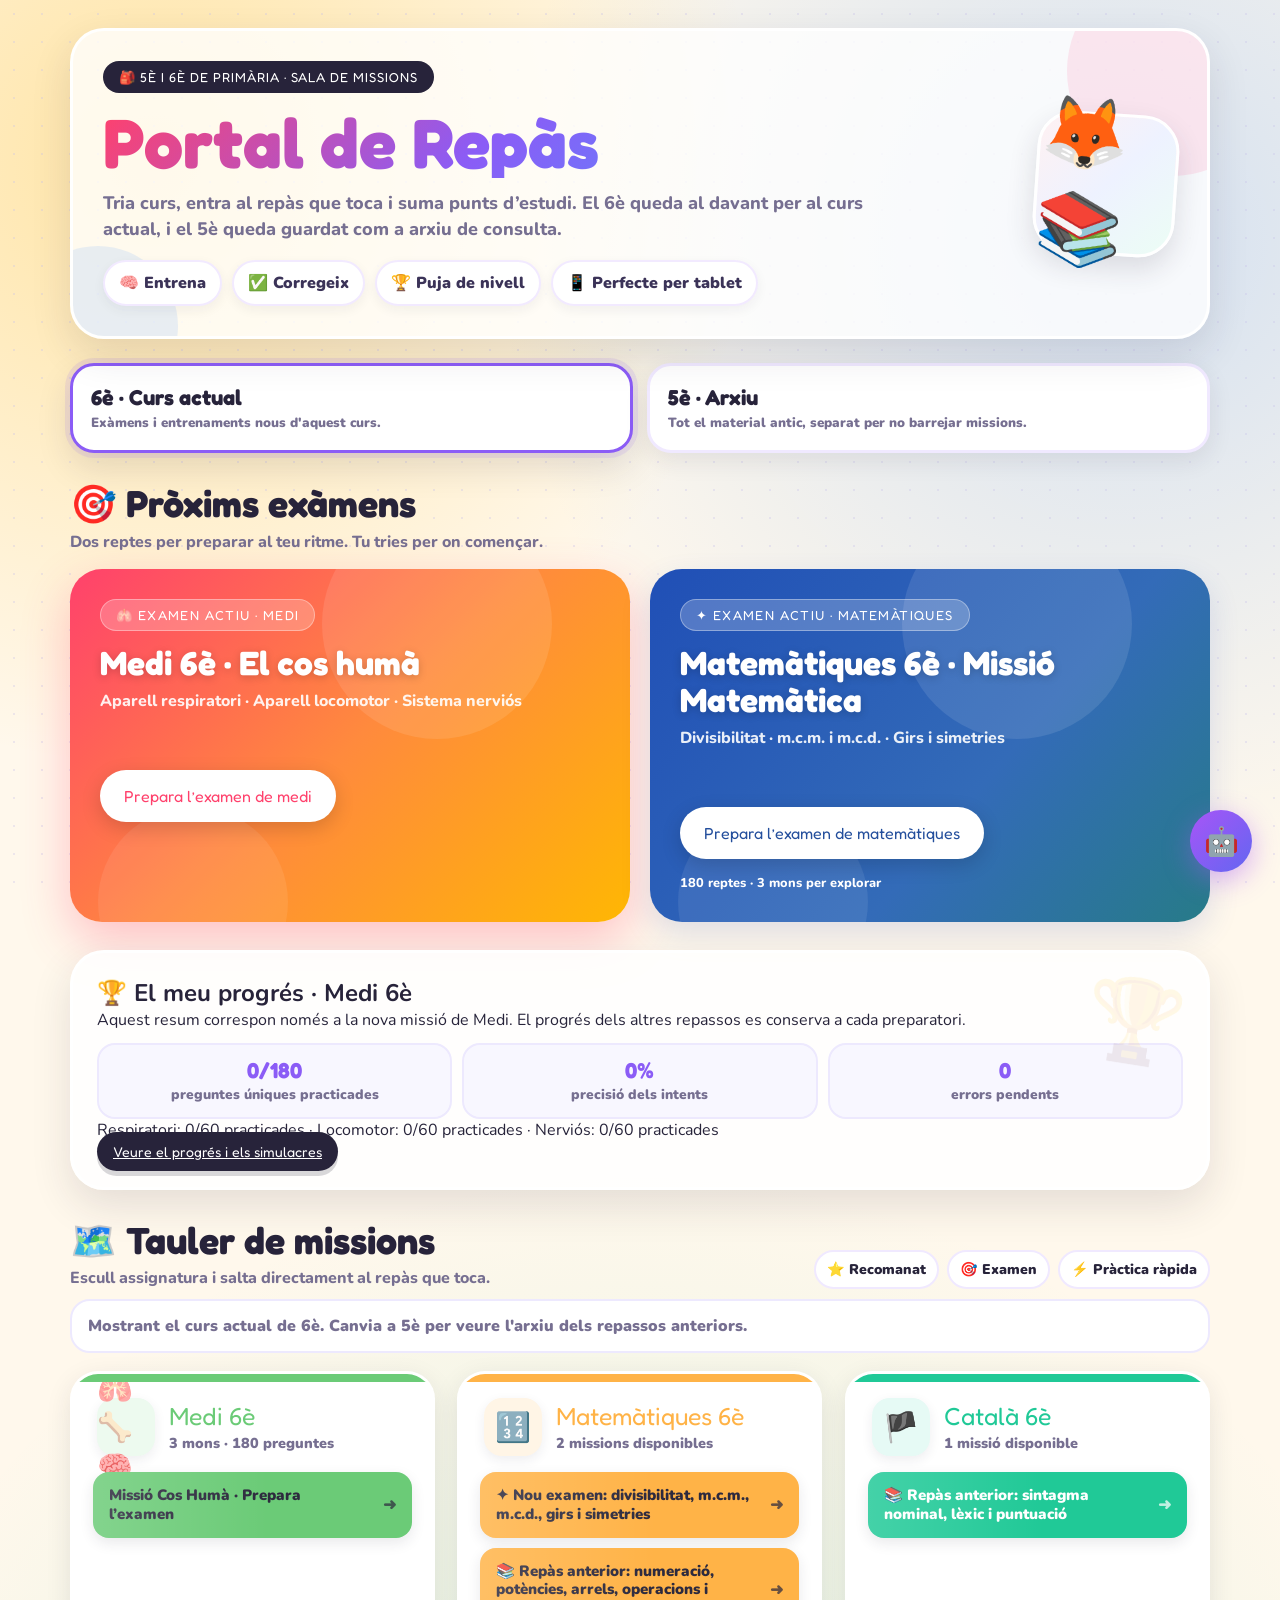
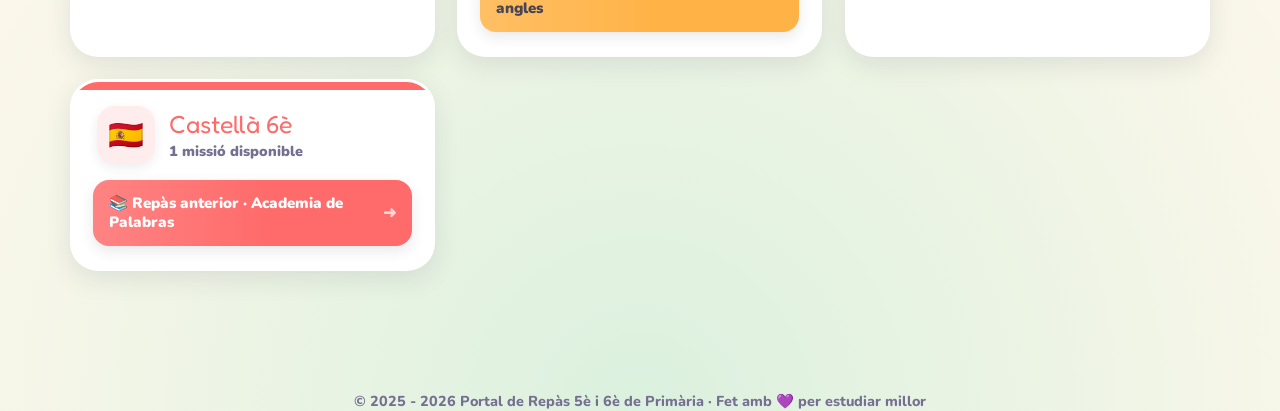
==== commit 9faa1a65: "Publicar Missió Matemàtica 6è amb reforços didàctics i mètode de la ratlla" ====
--- a/index.html
+++ b/index.html
@@ -270,6 +270,7 @@
 .course-note{background:#fff;border:2px solid #ede9fe;border-radius:20px;padding:14px 16px;font-weight:900;color:var(--dim);margin:-6px 0 18px}
 @media(max-width:760px){.course-switch{grid-template-columns:1fr}.course-btn{padding:16px}}
 
+.upcoming-grid{display:grid;grid-template-columns:1fr 1fr;gap:20px;margin-bottom:28px}.upcoming-grid .banner{display:block;height:100%;padding:30px;box-sizing:border-box;margin:0}.upcoming-grid .banner h2{font-size:clamp(1.6rem,2.8vw,2.1rem)}.upcoming-grid .banner-sub{min-height:62px}.mates-upcoming{background:linear-gradient(130deg,#204fb6,#336bb8 60%,#277b88);box-shadow:0 12px 30px #254bb526}.mates-upcoming .banner-btn{color:#234e9c}.mates-summary{font-size:.8rem;color:white;font-weight:800;margin:15px 0 0}@media(max-width:760px){.upcoming-grid{grid-template-columns:1fr}.upcoming-grid .banner{padding:25px 22px}.upcoming-grid .banner-sub{min-height:0}}
 </style>
 </head>
 <body>
@@ -301,7 +302,7 @@
       <span>Tot el material antic, separat per no barrejar missions.</span>
     </button>
   </section>
-  <section class="banner" data-course-panel="6"><div class="banner-content"><div class="banner-pill">🎯 Pròxim examen</div><h2>🫁🦴🧠 Medi 6è · El cos humà</h2><p class="banner-sub">Aparell respiratori · Aparell locomotor · Sistema nerviós</p><a class="banner-btn" href="medi_6e_cos_huma/index.html">Prepara l’examen de medi</a></div></section>
+  <section class="upcoming-exams" data-course-panel="6" aria-labelledby="upcomingTitle"><div class="section-head"><div><h2 id="upcomingTitle">🎯 Pròxims exàmens</h2><p>Dos reptes per preparar al teu ritme. Tu tries per on començar.</p></div></div><div class="upcoming-grid"><article class="banner"><div class="banner-content"><div class="banner-pill">🫁 EXAMEN ACTIU · MEDI</div><h2>Medi 6è · El cos humà</h2><p class="banner-sub">Aparell respiratori · Aparell locomotor · Sistema nerviós</p><a class="banner-btn" href="medi_6e_cos_huma/index.html">Prepara l’examen de medi</a></div></article><article class="banner mates-upcoming"><div class="banner-content"><div class="banner-pill">✦ EXAMEN ACTIU · MATEMÀTIQUES</div><h2>Matemàtiques 6è · Missió Matemàtica</h2><p class="banner-sub">Divisibilitat · m.c.m. i m.c.d. · Girs i simetries</p><a class="banner-btn" href="mates_6e_divisibilitat/index.html">Prepara l’examen de matemàtiques</a><p id="matesPortalSummary" class="mates-summary">180 reptes · 3 mons per explorar</p></div></article></div></section>
 <section class="progress-panel" id="progres"><h2>🏆 El meu progrés · Medi 6è</h2><p>Aquest resum correspon només a la nova missió de Medi. El progrés dels altres repassos es conserva a cada preparatori.</p><div class="progress-numbers"><div class="progress-stat"><strong id="mediUnique">0/180</strong><span>preguntes úniques practicades</span></div><div class="progress-stat"><strong id="mediAccuracy">0%</strong><span>precisió dels intents</span></div><div class="progress-stat"><strong id="mediErrors">0</strong><span>errors pendents</span></div></div><p id="mediTopics"></p><a class="progress-action" href="medi_6e_cos_huma/index.html#progres">Veure el progrés i els simulacres</a></section>
   <div class="section-head" id="missions">
     <div>
@@ -321,10 +322,10 @@
     <div class="card" data-s="mates" data-course="6">
       <div class="card-header">
         <div class="card-icon">🔢</div>
-        <div><div class="card-title">Matemàtiques 6è</div><div class="card-meta">1 missió disponible</div></div>
-      </div>
-      <div class="card-body">
-        <a href="mates_6e_primer_examen.html" class="lbtn">🎯 Primer examen: numeració, potències, arrels, operacions i angles</a>
+        <div><div class="card-title">Matemàtiques 6è</div><div class="card-meta">2 missions disponibles</div></div>
+      </div>
+      <div class="card-body">
+        <a href="mates_6e_divisibilitat/index.html" class="lbtn">✦ Nou examen: divisibilitat, m.c.m., m.c.d., girs i simetries</a><a href="mates_6e_primer_examen.html" class="lbtn">📚 Repàs anterior: numeració, potències, arrels, operacions i angles</a>
       </div>
     </div>
 
@@ -449,6 +450,7 @@
     {name:"Present simple & continuous",url:"ingles_presentsimple_continuos.html",kw:["present","simple","continuous","angles","english"]}
   ],
   mates:[
+    {name:"Matemàtiques 6è · Divisibilitat, girs i simetries",url:"mates_6e_divisibilitat/index.html",kw:["mates","matematiques","matematicas","divisibilitat","divisibilidad","multiples","divisors","primers","mcm","mcd","girs","simetries","simetria","coincidencies","repartiments"]},
     {name:"6è · Primer examen de mates",url:"mates_6e_primer_examen.html",kw:["6e","6è","sexto","primer examen","mates","matematiques","matematicas","numeracio","numeracion","potencies","potencias","base 10","arrels","raices","arrel quadrada","raiz cuadrada","operacions combinades","operaciones combinadas","angles","angulos"]},
     {name:"Decimals i operacions",url:"mates_decimales_sumas_conversiones_multiplicaciones_divisiones.html",kw:["decimals","sumes","conversions","multiplicacions","divisions","matemàtiques","mates"]},
     {name:"Exercicis de desembre",url:"mates_diciembre.html",kw:["desembre","matemàtiques","mates","exercicis"]},
@@ -493,7 +495,7 @@
 function findRes(q){const tks=queryTokens(q),cat=categoryFromQuery(q,tks);let res=allResources().map(r=>scoreResource(r,q,tks));if(cat&&tks.length<=1)res=res.map(r=>({...r,score:r.cat===cat?r.score+4:r.score}));return res.filter(r=>r.score>0).sort((a,b)=>b.score-a.score||a.name.localeCompare(b.name)).slice(0,5)}
 function chatLink(r){return '<a href="'+r.url+'" class="chat-link" target="_blank">'+r.name+'</a>'}
 function linkList(items){return items.map(chatLink).join('')}
-function getReply(q){const n=normalizeText(q),tks=queryTokens(q);if(!n)return 'Digues-me una assignatura o un tema: <strong>angles academia</strong>, <strong>fraccions</strong>, <strong>s sorda</strong> o <strong>medi reproduccio</strong>.';if(/^(hola|bones|buenas|hello|hi)\b/.test(n))return 'Hola! Puc buscar missions per assignatura o per tema. Prova amb <strong>examen castellano</strong>, <strong>fraccions</strong>, <strong>verbs catala</strong> o <strong>medi respiratori</strong>.';if(n.includes('sense examens')||n.includes('proxim')||n.includes('proximo')||n.includes('proper'))return 'El pròxim examen és Medi 6è · El cos humà:<br>'+chatLink(db.medi[0]);if(n.includes('llista')||n.includes('todo')||n.includes('tots')||n.includes('todas')){const cat=categoryFromQuery(q,tks);const list=cat?allResources().filter(r=>r.cat===cat):allResources();return (cat?'Aquestes son les missions de '+categoryNames[cat]+':':'Aquestes son algunes missions disponibles:')+'<br>'+linkList(list.slice(0,8));}const found=findRes(q);if(found.length){const top=found[0];let h='Et recomano:<br><strong>'+top.name+'</strong><br><span style="color:#6b5f88;font-weight:800">'+top.desc+'</span><br>'+chatLink(top);if(top.reasons.length)h+='<br><small>Ho he triat per: '+top.reasons.join(', ')+'</small>';const more=found.slice(1).filter(r=>r.cat===top.cat&&r.score>=Math.max(3,top.score*.25)).slice(0,3);if(more.length)h+='<br><br>Altres opcions que tambe encaixen:<br>'+more.map(r=>'- <a href="'+r.url+'" target="_blank">'+r.name+'</a>').join('<br>');return h}return 'No he trobat una coincidencia clara. Prova amb una paraula mes concreta, com <strong>fraccions</strong>, <strong>present continuous</strong>, <strong>there is</strong>, <strong>polisemia</strong>, <strong>reproduccio</strong> o <strong>decimals</strong>.'}
+function getReply(q){const n=normalizeText(q),tks=queryTokens(q);if(!n)return 'Digues-me una assignatura o un tema: <strong>angles academia</strong>, <strong>fraccions</strong>, <strong>s sorda</strong> o <strong>medi reproduccio</strong>.';if(/^(hola|bones|buenas|hello|hi)\b/.test(n))return 'Hola! Puc buscar missions per assignatura o per tema. Prova amb <strong>examen castellano</strong>, <strong>fraccions</strong>, <strong>verbs catala</strong> o <strong>medi respiratori</strong>.';if(n.includes('sense examens')||n.includes('proxim')||n.includes('proximo')||n.includes('proper'))return 'Els pròxims exàmens són Medi 6è i Matemàtiques 6è:<br>'+chatLink(db.medi[0])+'<br>'+chatLink(db.mates[0]);if(n.includes('llista')||n.includes('todo')||n.includes('tots')||n.includes('todas')){const cat=categoryFromQuery(q,tks);const list=cat?allResources().filter(r=>r.cat===cat):allResources();return (cat?'Aquestes son les missions de '+categoryNames[cat]+':':'Aquestes son algunes missions disponibles:')+'<br>'+linkList(list.slice(0,8));}const found=findRes(q);if(found.length){const top=found[0];let h='Et recomano:<br><strong>'+top.name+'</strong><br><span style="color:#6b5f88;font-weight:800">'+top.desc+'</span><br>'+chatLink(top);if(top.reasons.length)h+='<br><small>Ho he triat per: '+top.reasons.join(', ')+'</small>';const more=found.slice(1).filter(r=>r.cat===top.cat&&r.score>=Math.max(3,top.score*.25)).slice(0,3);if(more.length)h+='<br><br>Altres opcions que tambe encaixen:<br>'+more.map(r=>'- <a href="'+r.url+'" target="_blank">'+r.name+'</a>').join('<br>');return h}return 'No he trobat una coincidencia clara. Prova amb una paraula mes concreta, com <strong>fraccions</strong>, <strong>present continuous</strong>, <strong>there is</strong>, <strong>polisemia</strong>, <strong>reproduccio</strong> o <strong>decimals</strong>.'}
 function toggleChat(){const b=document.getElementById('chatBox');b.classList.toggle('open');if(b.classList.contains('open'))document.getElementById('chatIn').focus()}
 function sendQ(m){document.getElementById('chatIn').value=m;sendMsg()}
 function safeChatText(text){return String(text).replace(/[&<>"']/g,m=>({'&':'&amp;','<':'&lt;','>':'&gt;','"':'&quot;',"'":'&#39;'}[m]))}
@@ -527,6 +529,8 @@
 Object.assign(window,{toggleChat,sendQ,sendMsg,refreshGlobalProgress,selectCourse});
 window.addEventListener('pageshow',refreshGlobalProgress);
 refreshGlobalProgress();
+function refreshMatesSummary(){const p=safeJSON('mates6e_div_v1','{}')||{};const answers=p.answers&&typeof p.answers==='object'?Object.entries(p.answers).filter(([id,a])=>/^mates-\d{3}$/.test(id)&&a&&Number.isInteger(a.attempts)&&a.attempts>0):[];const el=document.getElementById('matesPortalSummary');if(el)el.textContent=answers.length?('Matemàtiques: '+answers.length+'/180 reptes practicats · progrés independent de Medi'):'180 reptes · 3 mons per explorar';}
+window.addEventListener('pageshow',refreshMatesSummary);refreshMatesSummary();
 selectCourse('6');
 
 </script>
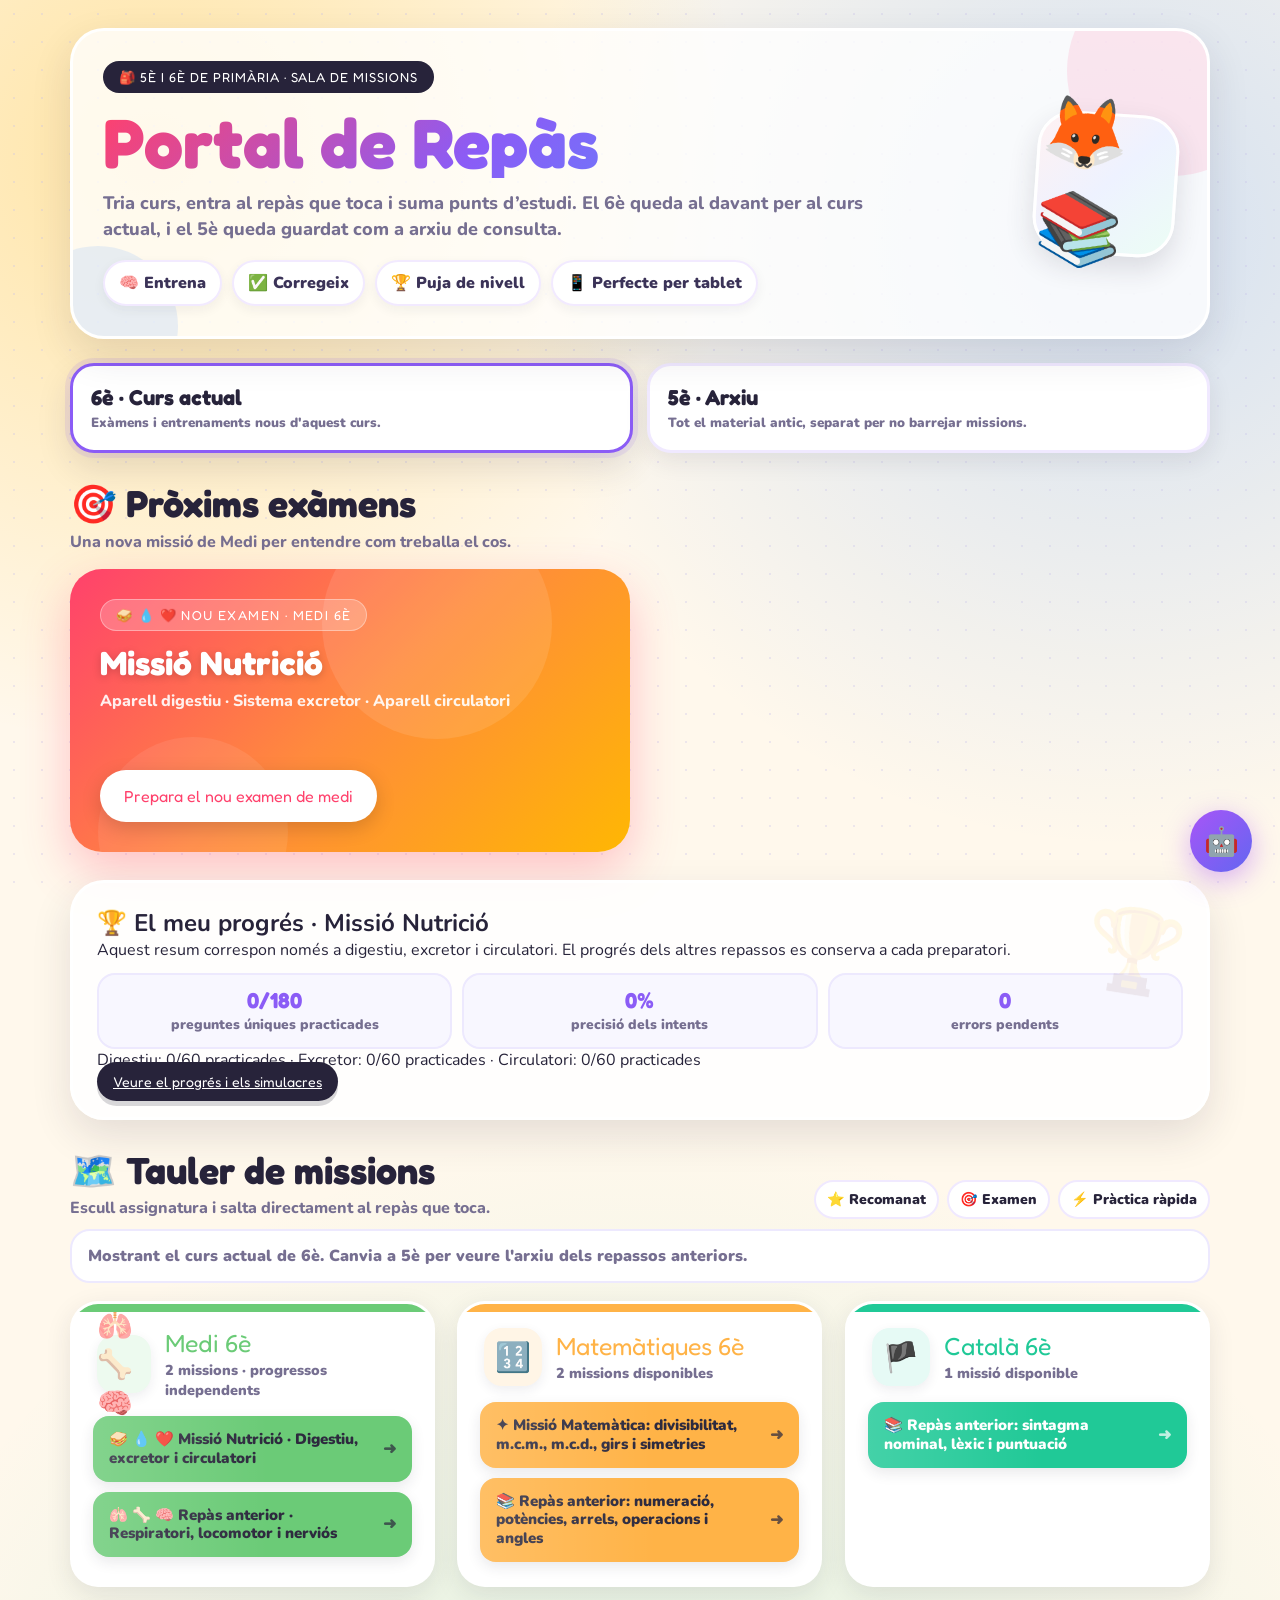
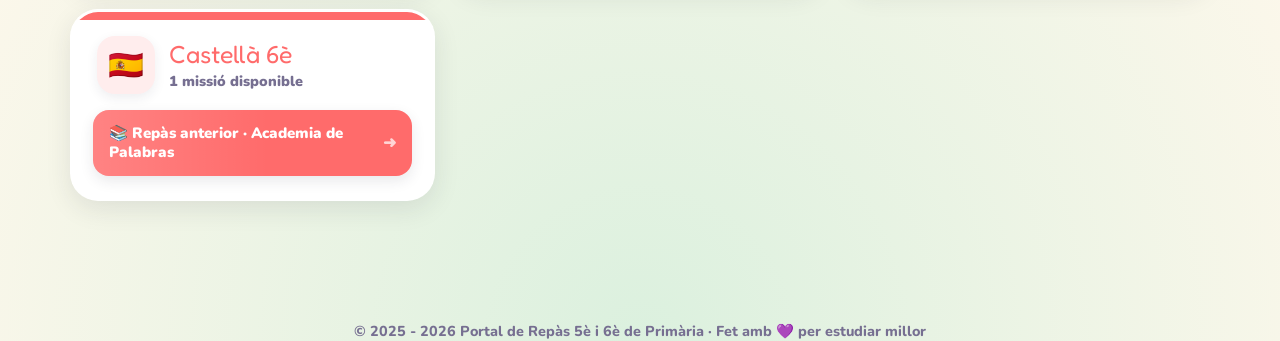
==== commit c64c292a: "Afegir Missio Nutricio de Medi i actualitzar els proxims examens" ====
--- a/index.html
+++ b/index.html
@@ -302,8 +302,8 @@
       <span>Tot el material antic, separat per no barrejar missions.</span>
     </button>
   </section>
-  <section class="upcoming-exams" data-course-panel="6" aria-labelledby="upcomingTitle"><div class="section-head"><div><h2 id="upcomingTitle">🎯 Pròxims exàmens</h2><p>Dos reptes per preparar al teu ritme. Tu tries per on començar.</p></div></div><div class="upcoming-grid"><article class="banner"><div class="banner-content"><div class="banner-pill">🫁 EXAMEN ACTIU · MEDI</div><h2>Medi 6è · El cos humà</h2><p class="banner-sub">Aparell respiratori · Aparell locomotor · Sistema nerviós</p><a class="banner-btn" href="medi_6e_cos_huma/index.html">Prepara l’examen de medi</a></div></article><article class="banner mates-upcoming"><div class="banner-content"><div class="banner-pill">✦ EXAMEN ACTIU · MATEMÀTIQUES</div><h2>Matemàtiques 6è · Missió Matemàtica</h2><p class="banner-sub">Divisibilitat · m.c.m. i m.c.d. · Girs i simetries</p><a class="banner-btn" href="mates_6e_divisibilitat/index.html">Prepara l’examen de matemàtiques</a><p id="matesPortalSummary" class="mates-summary">180 reptes · 3 mons per explorar</p></div></article></div></section>
-<section class="progress-panel" id="progres"><h2>🏆 El meu progrés · Medi 6è</h2><p>Aquest resum correspon només a la nova missió de Medi. El progrés dels altres repassos es conserva a cada preparatori.</p><div class="progress-numbers"><div class="progress-stat"><strong id="mediUnique">0/180</strong><span>preguntes úniques practicades</span></div><div class="progress-stat"><strong id="mediAccuracy">0%</strong><span>precisió dels intents</span></div><div class="progress-stat"><strong id="mediErrors">0</strong><span>errors pendents</span></div></div><p id="mediTopics"></p><a class="progress-action" href="medi_6e_cos_huma/index.html#progres">Veure el progrés i els simulacres</a></section>
+  <section class="upcoming-exams" data-course-panel="6" aria-labelledby="upcomingTitle"><div class="section-head"><div><h2 id="upcomingTitle">🎯 Pròxims exàmens</h2><p>Una nova missió de Medi per entendre com treballa el cos.</p></div></div><div class="upcoming-grid"><article class="banner"><div class="banner-content"><div class="banner-pill">🥪 💧 ❤️ NOU EXAMEN · MEDI 6è</div><h2>Missió Nutrició</h2><p class="banner-sub">Aparell digestiu · Sistema excretor · Aparell circulatori</p><a class="banner-btn" href="medi_6e_nutricio/index.html">Prepara el nou examen de medi</a></div></article></div></section>
+<section class="progress-panel" id="progres"><h2>🏆 El meu progrés · Missió Nutrició</h2><p>Aquest resum correspon només a digestiu, excretor i circulatori. El progrés dels altres repassos es conserva a cada preparatori.</p><div class="progress-numbers"><div class="progress-stat"><strong id="mediUnique">0/180</strong><span>preguntes úniques practicades</span></div><div class="progress-stat"><strong id="mediAccuracy">0%</strong><span>precisió dels intents</span></div><div class="progress-stat"><strong id="mediErrors">0</strong><span>errors pendents</span></div></div><p id="mediTopics"></p><a class="progress-action" href="medi_6e_nutricio/index.html#progres">Veure el progrés i els simulacres</a></section>
   <div class="section-head" id="missions">
     <div>
       <h2>🗺️ Tauler de missions</h2>
@@ -318,14 +318,14 @@
 
   <div class="course-note" id="courseNote">Mostrant el curs actual de 6è. Canvia a 5è per veure l'arxiu dels repassos anteriors.</div>
 
-  <div class="grid"><div class="card" data-s="medi" data-course="6"><div class="card-header"><div class="card-icon">🫁🦴🧠</div><div><div class="card-title">Medi 6è</div><div class="card-meta">3 mons · 180 preguntes</div></div></div><div class="card-body"><a class="lbtn" href="medi_6e_cos_huma/index.html">Missió Cos Humà · Prepara l’examen</a></div></div>
+  <div class="grid"><div class="card" data-s="medi" data-course="6"><div class="card-header"><div class="card-icon">🫁🦴🧠</div><div><div class="card-title">Medi 6è</div><div class="card-meta">2 missions · progressos independents</div></div></div><div class="card-body"><a class="lbtn" href="medi_6e_nutricio/index.html">🥪 💧 ❤️ Missió Nutrició · Digestiu, excretor i circulatori</a><a class="lbtn" href="medi_6e_cos_huma/index.html">🫁 🦴 🧠 Repàs anterior · Respiratori, locomotor i nerviós</a></div></div>
     <div class="card" data-s="mates" data-course="6">
       <div class="card-header">
         <div class="card-icon">🔢</div>
         <div><div class="card-title">Matemàtiques 6è</div><div class="card-meta">2 missions disponibles</div></div>
       </div>
       <div class="card-body">
-        <a href="mates_6e_divisibilitat/index.html" class="lbtn">✦ Nou examen: divisibilitat, m.c.m., m.c.d., girs i simetries</a><a href="mates_6e_primer_examen.html" class="lbtn">📚 Repàs anterior: numeració, potències, arrels, operacions i angles</a>
+        <a href="mates_6e_divisibilitat/index.html" class="lbtn">✦ Missió Matemàtica: divisibilitat, m.c.m., m.c.d., girs i simetries</a><a href="mates_6e_primer_examen.html" class="lbtn">📚 Repàs anterior: numeració, potències, arrels, operacions i angles</a>
       </div>
     </div>
 
@@ -460,7 +460,8 @@
     {name:"Fraccions i estadística",url:"mates_fracciones_media_rango.html",kw:["fraccions","estadística","mitjana","moda","mediana","rang","matemàtiques","mates"]}
   ],
   medi:[
-    {name:"Medi 6è · El cos humà",url:"medi_6e_cos_huma/index.html",kw:["medi","respiratori","locomotor","nervios","neurones","pulmons","diafragma","ossos","cervell","sentits","cos huma"]},
+    {name:"Medi 6è · Missió Nutrició",url:"medi_6e_nutricio/index.html",kw:["medi","digestiu","digestio","excretor","excrecio","circulatori","circulacio","sang","ronyons","ureters","uretra","bufeta","estomac","intesti","fetge","pancrees","nutricio"]},
+    {name:"Medi 6è · El cos humà · Repàs anterior",url:"medi_6e_cos_huma/index.html",kw:["medi","respiratori","locomotor","nervios","neurones","pulmons","diafragma","ossos","cervell","sentits","cos huma"]},
     {name:"Reproducció sexual i asexual · Nutrició",url:"medi_reproduccion_sexual_asexual_nuticion.html",kw:["medi","reproducció","sexual","asexual","nutrició","éssers vius"]},
     {name:"Un món just i sostenible · Medi",url:"medi_activitat_politica_recursos.html",kw:["medi","activitat econòmica","recursos naturals","contaminació","política","catalunya","espanya","unió europea"]},
     {name:"1r examen 2n trimestre · Medi",url:"repas_ciencies.html",kw:["medi","ciències","naturalesa","natura"]}
@@ -470,7 +471,8 @@
 const stopWords=new Set('el la los las un una unos unas de del al a amb con y i o que para per por en es son esta este esto quiero vull necesito necessito practicar repasar repassar ayuda ajuda ejercicios exercicis hacer fer estudiar examen prueba tema me mi mis algo alguna algun sobre hoy ahora'.split(' '));
 const aliases={matematicas:'mates',matematiques:'mates',matematica:'mates',math:'mates',calculo:'mates',calcul:'mates',sexto:'6e',sise:'6e',potencias:'potencies',raices:'arrels',raiz:'arrel',angulos:'angles',operaciones:'operacions',combinadas:'combinades',numeracion:'numeracio',ingles:'angles',english:'angles',castellano:'castella',lengua:'castella',espanol:'castella',catalan:'catala',catala:'catala',ciencias:'medi',ciencies:'medi',naturales:'medi',sociales:'medi',fracciones:'fraccions',fraccion:'fraccions',decimales:'decimals',areas:'arees',verbos:'verbs',adjetivos:'adjectius',sinonimos:'sinonims',reproduccion:'reproduccio',nutricion:'nutricio',divisiones:'divisions',division:'divisions',multiplicaciones:'multiplicacions',sumas:'sumes',restas:'restes',rango:'rang',media:'mitjana',rapidas:'rapides',rapida:'rapides'};
 const resourceNotes={
-  'medi_6e_cos_huma/index.html':'Prepara el pròxim examen de Medi 6è: teoria visual, 180 preguntes, repàs d’errors i simulacre.',
+  'medi_6e_nutricio/index.html':'Nou examen de Medi 6è: digestiu, excretor i circulatori. Teoria amb les fitxes, preguntes dels PDF i PNG, dibuixos per completar i simulacre.',
+  'medi_6e_cos_huma/index.html':'Repàs anterior de Medi 6è: respiratori, locomotor i nerviós. Conserva teoria, preguntes, dibuixos i progrés.',
   'missio_catala_6e.html':'Repàs anterior de català de 6è: sintagma nominal, concordanca, formacio de paraules i signes de puntuacio.',
   'Academia_de_Palabras/index.html':'Repàs anterior de castellà de 6è: texto descriptivo, oración, tipos de oraciones, puntuación, B/V y tildes diacríticas.',
   'mates_6e_primer_examen.html':'Primer examen de matematiques de 6e: numeracio decimal, potencies de base 10, arrels quadrades, operacions combinades, problemes i angles.',
@@ -495,7 +497,7 @@
 function findRes(q){const tks=queryTokens(q),cat=categoryFromQuery(q,tks);let res=allResources().map(r=>scoreResource(r,q,tks));if(cat&&tks.length<=1)res=res.map(r=>({...r,score:r.cat===cat?r.score+4:r.score}));return res.filter(r=>r.score>0).sort((a,b)=>b.score-a.score||a.name.localeCompare(b.name)).slice(0,5)}
 function chatLink(r){return '<a href="'+r.url+'" class="chat-link" target="_blank">'+r.name+'</a>'}
 function linkList(items){return items.map(chatLink).join('')}
-function getReply(q){const n=normalizeText(q),tks=queryTokens(q);if(!n)return 'Digues-me una assignatura o un tema: <strong>angles academia</strong>, <strong>fraccions</strong>, <strong>s sorda</strong> o <strong>medi reproduccio</strong>.';if(/^(hola|bones|buenas|hello|hi)\b/.test(n))return 'Hola! Puc buscar missions per assignatura o per tema. Prova amb <strong>examen castellano</strong>, <strong>fraccions</strong>, <strong>verbs catala</strong> o <strong>medi respiratori</strong>.';if(n.includes('sense examens')||n.includes('proxim')||n.includes('proximo')||n.includes('proper'))return 'Els pròxims exàmens són Medi 6è i Matemàtiques 6è:<br>'+chatLink(db.medi[0])+'<br>'+chatLink(db.mates[0]);if(n.includes('llista')||n.includes('todo')||n.includes('tots')||n.includes('todas')){const cat=categoryFromQuery(q,tks);const list=cat?allResources().filter(r=>r.cat===cat):allResources();return (cat?'Aquestes son les missions de '+categoryNames[cat]+':':'Aquestes son algunes missions disponibles:')+'<br>'+linkList(list.slice(0,8));}const found=findRes(q);if(found.length){const top=found[0];let h='Et recomano:<br><strong>'+top.name+'</strong><br><span style="color:#6b5f88;font-weight:800">'+top.desc+'</span><br>'+chatLink(top);if(top.reasons.length)h+='<br><small>Ho he triat per: '+top.reasons.join(', ')+'</small>';const more=found.slice(1).filter(r=>r.cat===top.cat&&r.score>=Math.max(3,top.score*.25)).slice(0,3);if(more.length)h+='<br><br>Altres opcions que tambe encaixen:<br>'+more.map(r=>'- <a href="'+r.url+'" target="_blank">'+r.name+'</a>').join('<br>');return h}return 'No he trobat una coincidencia clara. Prova amb una paraula mes concreta, com <strong>fraccions</strong>, <strong>present continuous</strong>, <strong>there is</strong>, <strong>polisemia</strong>, <strong>reproduccio</strong> o <strong>decimals</strong>.'}
+function getReply(q){const n=normalizeText(q),tks=queryTokens(q);if(!n)return 'Digues-me una assignatura o un tema: <strong>angles academia</strong>, <strong>fraccions</strong>, <strong>s sorda</strong> o <strong>medi reproduccio</strong>.';if(/^(hola|bones|buenas|hello|hi)\b/.test(n))return 'Hola! Puc buscar missions per assignatura o per tema. Prova amb <strong>examen castellano</strong>, <strong>fraccions</strong>, <strong>verbs catala</strong> o <strong>medi respiratori</strong>.';if(n.includes('sense examens')||n.includes('proxim')||n.includes('proximo')||n.includes('proper'))return 'El pròxim examen és Medi 6è: digestiu, excretor i circulatori.<br>'+chatLink(db.medi[0]);if(n.includes('llista')||n.includes('todo')||n.includes('tots')||n.includes('todas')){const cat=categoryFromQuery(q,tks);const list=cat?allResources().filter(r=>r.cat===cat):allResources();return (cat?'Aquestes son les missions de '+categoryNames[cat]+':':'Aquestes son algunes missions disponibles:')+'<br>'+linkList(list.slice(0,8));}const found=findRes(q);if(found.length){const top=found[0];let h='Et recomano:<br><strong>'+top.name+'</strong><br><span style="color:#6b5f88;font-weight:800">'+top.desc+'</span><br>'+chatLink(top);if(top.reasons.length)h+='<br><small>Ho he triat per: '+top.reasons.join(', ')+'</small>';const more=found.slice(1).filter(r=>r.cat===top.cat&&r.score>=Math.max(3,top.score*.25)).slice(0,3);if(more.length)h+='<br><br>Altres opcions que tambe encaixen:<br>'+more.map(r=>'- <a href="'+r.url+'" target="_blank">'+r.name+'</a>').join('<br>');return h}return 'No he trobat una coincidencia clara. Prova amb una paraula mes concreta, com <strong>fraccions</strong>, <strong>present continuous</strong>, <strong>there is</strong>, <strong>polisemia</strong>, <strong>reproduccio</strong> o <strong>decimals</strong>.'}
 function toggleChat(){const b=document.getElementById('chatBox');b.classList.toggle('open');if(b.classList.contains('open'))document.getElementById('chatIn').focus()}
 function sendQ(m){document.getElementById('chatIn').value=m;sendMsg()}
 function safeChatText(text){return String(text).replace(/[&<>"']/g,m=>({'&':'&amp;','<':'&lt;','>':'&gt;','"':'&quot;',"'":'&#39;'}[m]))}
@@ -518,13 +520,13 @@
   try{return JSON.parse(localStorage.getItem(key)||fallback)}catch(e){return JSON.parse(fallback)}
 }
 function refreshGlobalProgress(){
-  const p=safeJSON('medi6e_v1','{}')||{};
-  const a=p.answers&&typeof p.answers==='object'?Object.entries(p.answers).filter(([id,v])=>/^(respiratori|locomotor|nervios)-\d{3}$/.test(id)&&v&&Number.isInteger(v.attempts)&&v.attempts>0&&Number.isInteger(v.correct)&&v.correct>=0&&v.correct<=v.attempts):[];
+  const p=safeJSON('medi6e_nutricio_v1','{}')||{};
+  const a=p.answers&&typeof p.answers==='object'?Object.entries(p.answers).filter(([id,v])=>/^(digestiu|excretor|circulatori)-(pdf|png)-\d{3}$/.test(id)&&v&&Number.isInteger(v.attempts)&&v.attempts>0&&Number.isInteger(v.correct)&&v.correct>=0&&v.correct<=v.attempts):[];
   const attempts=a.reduce((n,[id,v])=>n+v.attempts,0),correct=a.reduce((n,[id,v])=>n+v.correct,0);
   document.getElementById('mediUnique').textContent=a.length+'/180';
   document.getElementById('mediAccuracy').textContent=(attempts?Math.round(correct/attempts*100):0)+'%';
-  document.getElementById('mediErrors').textContent=p.errors&&typeof p.errors==='object'?Object.keys(p.errors).length:0;
-  document.getElementById('mediTopics').textContent=['respiratori','locomotor','nervios'].map(t=>(t==='nervios'?'Nerviós':t[0].toUpperCase()+t.slice(1))+': '+a.filter(([id])=>id.startsWith(t+'-')).length+'/60 practicades').join(' · ');
+  document.getElementById('mediErrors').textContent=a.filter(([id,v])=>v.lastOK===false).length;
+  document.getElementById('mediTopics').textContent=['digestiu','excretor','circulatori'].map(t=>(t[0].toUpperCase()+t.slice(1))+': '+a.filter(([id])=>id.startsWith(t+'-')).length+'/60 practicades').join(' · ');
 }
 Object.assign(window,{toggleChat,sendQ,sendMsg,refreshGlobalProgress,selectCourse});
 window.addEventListener('pageshow',refreshGlobalProgress);
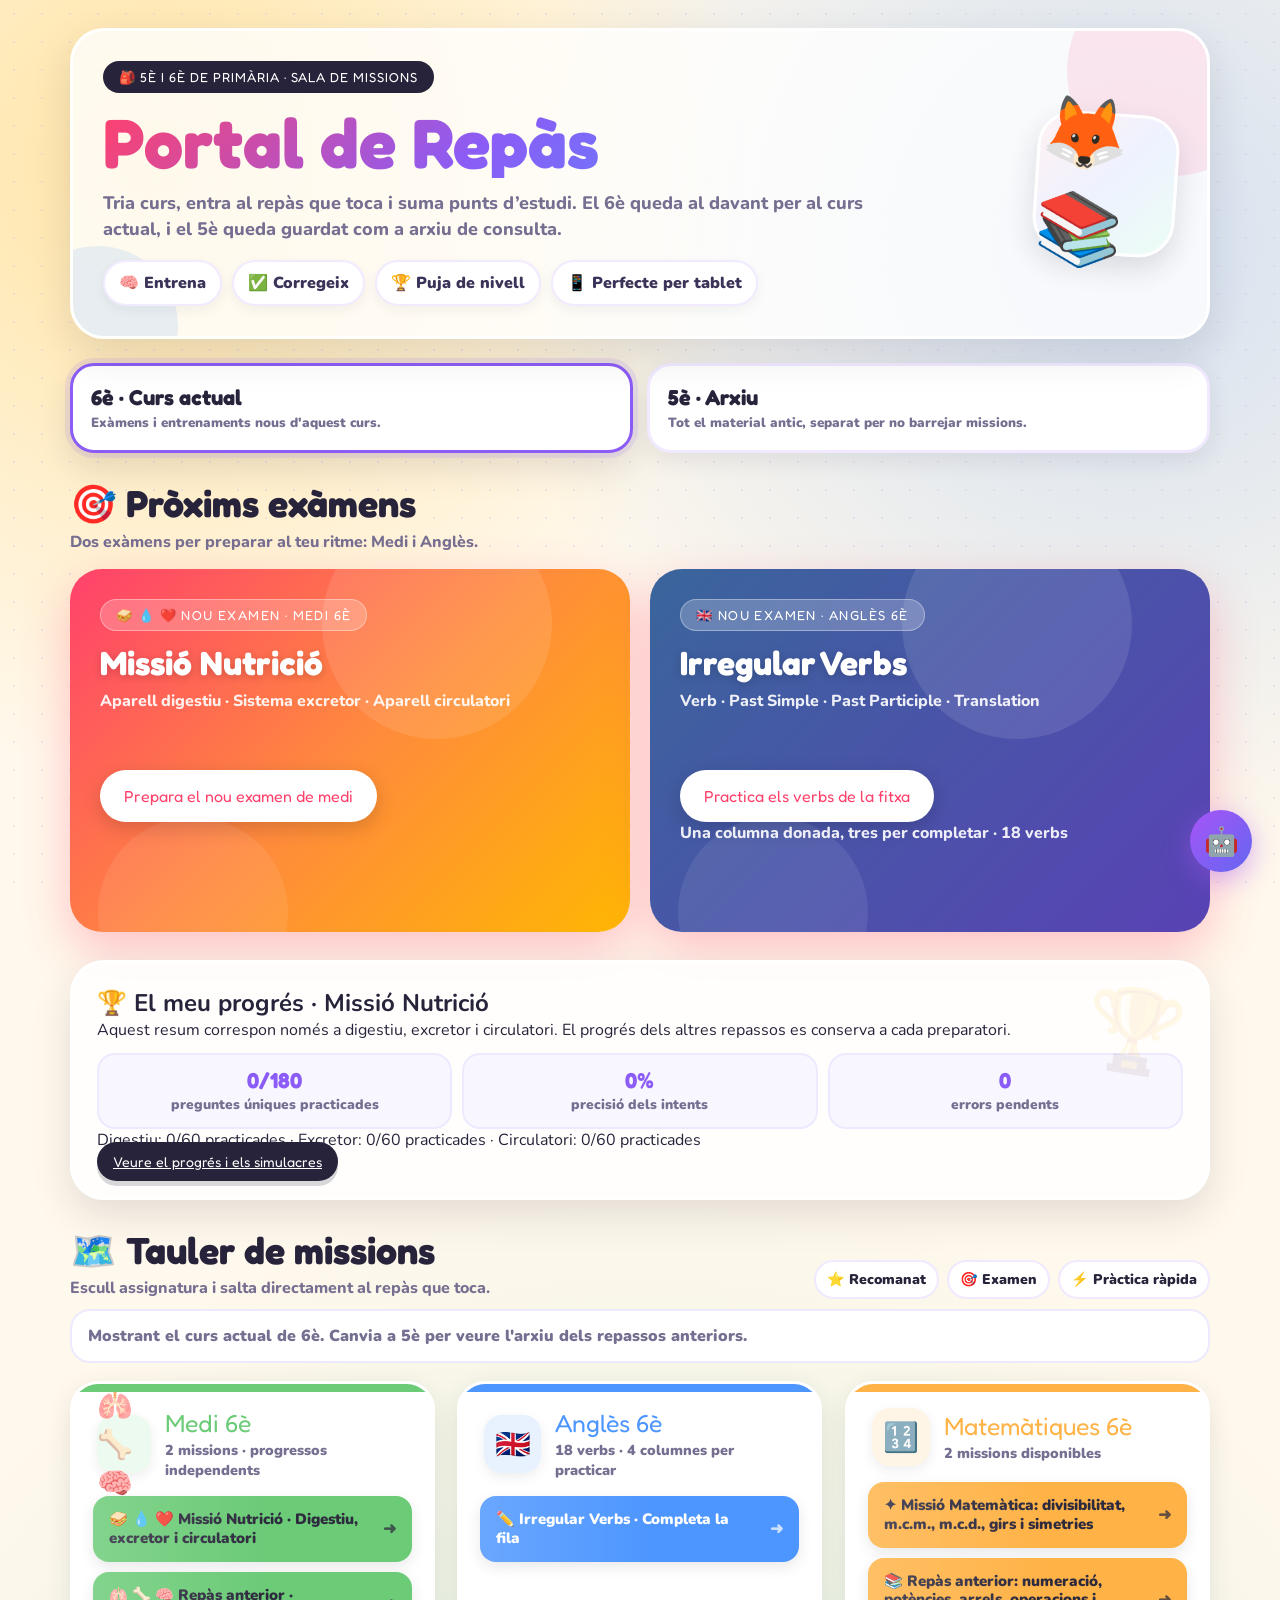
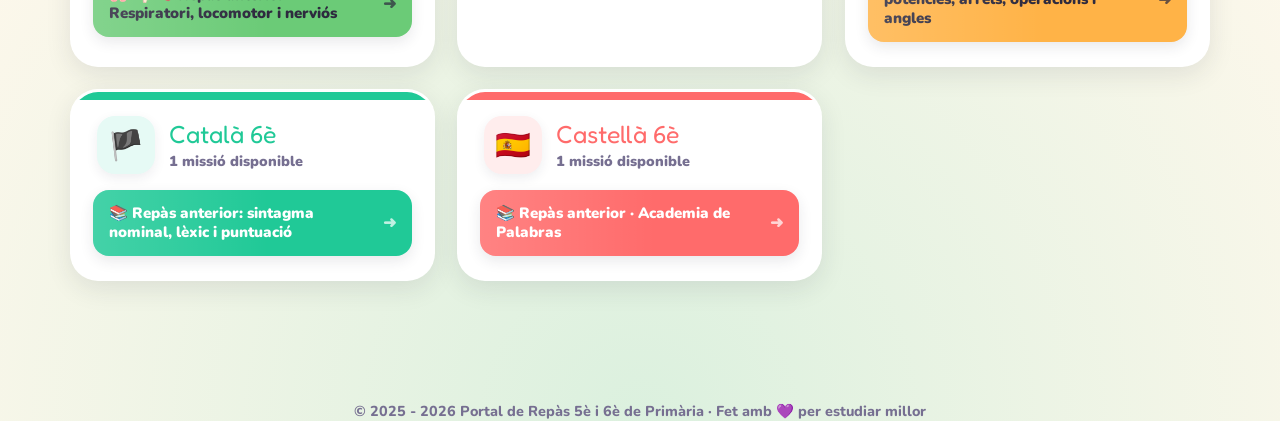
==== commit 87c631a2: "Afegir repas d'angles amb verbs irregulars i company visual Pip" ====
--- a/index.html
+++ b/index.html
@@ -271,6 +271,7 @@
 @media(max-width:760px){.course-switch{grid-template-columns:1fr}.course-btn{padding:16px}}
 
 .upcoming-grid{display:grid;grid-template-columns:1fr 1fr;gap:20px;margin-bottom:28px}.upcoming-grid .banner{display:block;height:100%;padding:30px;box-sizing:border-box;margin:0}.upcoming-grid .banner h2{font-size:clamp(1.6rem,2.8vw,2.1rem)}.upcoming-grid .banner-sub{min-height:62px}.mates-upcoming{background:linear-gradient(130deg,#204fb6,#336bb8 60%,#277b88);box-shadow:0 12px 30px #254bb526}.mates-upcoming .banner-btn{color:#234e9c}.mates-summary{font-size:.8rem;color:white;font-weight:800;margin:15px 0 0}@media(max-width:760px){.upcoming-grid{grid-template-columns:1fr}.upcoming-grid .banner{padding:25px 22px}.upcoming-grid .banner-sub{min-height:0}}
+.english-upcoming{background:linear-gradient(135deg,#3a659c,#5942b4)}
 </style>
 </head>
 <body>
@@ -302,7 +303,7 @@
       <span>Tot el material antic, separat per no barrejar missions.</span>
     </button>
   </section>
-  <section class="upcoming-exams" data-course-panel="6" aria-labelledby="upcomingTitle"><div class="section-head"><div><h2 id="upcomingTitle">🎯 Pròxims exàmens</h2><p>Una nova missió de Medi per entendre com treballa el cos.</p></div></div><div class="upcoming-grid"><article class="banner"><div class="banner-content"><div class="banner-pill">🥪 💧 ❤️ NOU EXAMEN · MEDI 6è</div><h2>Missió Nutrició</h2><p class="banner-sub">Aparell digestiu · Sistema excretor · Aparell circulatori</p><a class="banner-btn" href="medi_6e_nutricio/index.html">Prepara el nou examen de medi</a></div></article></div></section>
+  <section class="upcoming-exams" data-course-panel="6" aria-labelledby="upcomingTitle"><div class="section-head"><div><h2 id="upcomingTitle">🎯 Pròxims exàmens</h2><p>Dos exàmens per preparar al teu ritme: Medi i Anglès.</p></div></div><div class="upcoming-grid"><article class="banner"><div class="banner-content"><div class="banner-pill">🥪 💧 ❤️ NOU EXAMEN · MEDI 6è</div><h2>Missió Nutrició</h2><p class="banner-sub">Aparell digestiu · Sistema excretor · Aparell circulatori</p><a class="banner-btn" href="medi_6e_nutricio/index.html">Prepara el nou examen de medi</a></div></article><article class="banner english-upcoming"><div class="banner-content"><div class="banner-pill">🇬🇧 NOU EXAMEN · ANGLÈS 6è</div><h2>Irregular Verbs</h2><p class="banner-sub">Verb · Past Simple · Past Participle · Translation</p><a class="banner-btn" href="angles_6e_irregulars/index.html">Practica els verbs de la fitxa</a><p class="banner-sub">Una columna donada, tres per completar · 18 verbs</p></div></article></div></section>
 <section class="progress-panel" id="progres"><h2>🏆 El meu progrés · Missió Nutrició</h2><p>Aquest resum correspon només a digestiu, excretor i circulatori. El progrés dels altres repassos es conserva a cada preparatori.</p><div class="progress-numbers"><div class="progress-stat"><strong id="mediUnique">0/180</strong><span>preguntes úniques practicades</span></div><div class="progress-stat"><strong id="mediAccuracy">0%</strong><span>precisió dels intents</span></div><div class="progress-stat"><strong id="mediErrors">0</strong><span>errors pendents</span></div></div><p id="mediTopics"></p><a class="progress-action" href="medi_6e_nutricio/index.html#progres">Veure el progrés i els simulacres</a></section>
   <div class="section-head" id="missions">
     <div>
@@ -319,6 +320,7 @@
   <div class="course-note" id="courseNote">Mostrant el curs actual de 6è. Canvia a 5è per veure l'arxiu dels repassos anteriors.</div>
 
   <div class="grid"><div class="card" data-s="medi" data-course="6"><div class="card-header"><div class="card-icon">🫁🦴🧠</div><div><div class="card-title">Medi 6è</div><div class="card-meta">2 missions · progressos independents</div></div></div><div class="card-body"><a class="lbtn" href="medi_6e_nutricio/index.html">🥪 💧 ❤️ Missió Nutrició · Digestiu, excretor i circulatori</a><a class="lbtn" href="medi_6e_cos_huma/index.html">🫁 🦴 🧠 Repàs anterior · Respiratori, locomotor i nerviós</a></div></div>
+    <div class="card" data-s="english" data-course="6"><div class="card-header"><div class="card-icon">🇬🇧</div><div><div class="card-title">Anglès 6è</div><div class="card-meta">18 verbs · 4 columnes per practicar</div></div></div><div class="card-body"><a class="lbtn" href="angles_6e_irregulars/index.html">✏️ Irregular Verbs · Completa la fila</a></div></div>
     <div class="card" data-s="mates" data-course="6">
       <div class="card-header">
         <div class="card-icon">🔢</div>
@@ -445,6 +447,7 @@
     {name:"La notícia, s sorda/sonora",url:"catalan_adjectiu_noticia_s_sorda_sonora.html",kw:["notícia","adjectiu","sorda","sonora","català"]}
   ],
   angles:[
+    {name:"Anglès 6è · Irregular Verbs",url:"angles_6e_irregulars/index.html",kw:["angles","ingles","english","irregular","irregulars","verbs irregulars","irregular verbs","past simple","past participle","translation","traduccio","be","buy","come","cut","dig","draw","drink","eat","feed","feel","find","fly","get","give","grow up","have"]},
     {name:"English Explorer - Final academy exam",url:"examen_final_academia.html",kw:["academy","academia","final","exam","english","angles","sports","food","time","prepositions","there is","there are","present simple","present continuous","can","years","adjectives"]},
     {name:"Past Simple Adventure",url:"ingles_pasado_verbos.html",kw:["past","simple","verbs","angles","english"]},
     {name:"Present simple & continuous",url:"ingles_presentsimple_continuos.html",kw:["present","simple","continuous","angles","english"]}
@@ -471,6 +474,7 @@
 const stopWords=new Set('el la los las un una unos unas de del al a amb con y i o que para per por en es son esta este esto quiero vull necesito necessito practicar repasar repassar ayuda ajuda ejercicios exercicis hacer fer estudiar examen prueba tema me mi mis algo alguna algun sobre hoy ahora'.split(' '));
 const aliases={matematicas:'mates',matematiques:'mates',matematica:'mates',math:'mates',calculo:'mates',calcul:'mates',sexto:'6e',sise:'6e',potencias:'potencies',raices:'arrels',raiz:'arrel',angulos:'angles',operaciones:'operacions',combinadas:'combinades',numeracion:'numeracio',ingles:'angles',english:'angles',castellano:'castella',lengua:'castella',espanol:'castella',catalan:'catala',catala:'catala',ciencias:'medi',ciencies:'medi',naturales:'medi',sociales:'medi',fracciones:'fraccions',fraccion:'fraccions',decimales:'decimals',areas:'arees',verbos:'verbs',adjetivos:'adjectius',sinonimos:'sinonims',reproduccion:'reproduccio',nutricion:'nutricio',divisiones:'divisions',division:'divisions',multiplicaciones:'multiplicacions',sumas:'sumes',restas:'restes',rango:'rang',media:'mitjana',rapidas:'rapides',rapida:'rapides'};
 const resourceNotes={
+  'angles_6e_irregulars/index.html':'Prepara l’examen d’anglès amb els 18 verbs de la fitxa: una columna donada i tres respostes escrites. Correcció, errors i progrés propi.',
   'medi_6e_nutricio/index.html':'Nou examen de Medi 6è: digestiu, excretor i circulatori. Teoria amb les fitxes, preguntes dels PDF i PNG, dibuixos per completar i simulacre.',
   'medi_6e_cos_huma/index.html':'Repàs anterior de Medi 6è: respiratori, locomotor i nerviós. Conserva teoria, preguntes, dibuixos i progrés.',
   'missio_catala_6e.html':'Repàs anterior de català de 6è: sintagma nominal, concordanca, formacio de paraules i signes de puntuacio.',
@@ -497,7 +501,7 @@
 function findRes(q){const tks=queryTokens(q),cat=categoryFromQuery(q,tks);let res=allResources().map(r=>scoreResource(r,q,tks));if(cat&&tks.length<=1)res=res.map(r=>({...r,score:r.cat===cat?r.score+4:r.score}));return res.filter(r=>r.score>0).sort((a,b)=>b.score-a.score||a.name.localeCompare(b.name)).slice(0,5)}
 function chatLink(r){return '<a href="'+r.url+'" class="chat-link" target="_blank">'+r.name+'</a>'}
 function linkList(items){return items.map(chatLink).join('')}
-function getReply(q){const n=normalizeText(q),tks=queryTokens(q);if(!n)return 'Digues-me una assignatura o un tema: <strong>angles academia</strong>, <strong>fraccions</strong>, <strong>s sorda</strong> o <strong>medi reproduccio</strong>.';if(/^(hola|bones|buenas|hello|hi)\b/.test(n))return 'Hola! Puc buscar missions per assignatura o per tema. Prova amb <strong>examen castellano</strong>, <strong>fraccions</strong>, <strong>verbs catala</strong> o <strong>medi respiratori</strong>.';if(n.includes('sense examens')||n.includes('proxim')||n.includes('proximo')||n.includes('proper'))return 'El pròxim examen és Medi 6è: digestiu, excretor i circulatori.<br>'+chatLink(db.medi[0]);if(n.includes('llista')||n.includes('todo')||n.includes('tots')||n.includes('todas')){const cat=categoryFromQuery(q,tks);const list=cat?allResources().filter(r=>r.cat===cat):allResources();return (cat?'Aquestes son les missions de '+categoryNames[cat]+':':'Aquestes son algunes missions disponibles:')+'<br>'+linkList(list.slice(0,8));}const found=findRes(q);if(found.length){const top=found[0];let h='Et recomano:<br><strong>'+top.name+'</strong><br><span style="color:#6b5f88;font-weight:800">'+top.desc+'</span><br>'+chatLink(top);if(top.reasons.length)h+='<br><small>Ho he triat per: '+top.reasons.join(', ')+'</small>';const more=found.slice(1).filter(r=>r.cat===top.cat&&r.score>=Math.max(3,top.score*.25)).slice(0,3);if(more.length)h+='<br><br>Altres opcions que tambe encaixen:<br>'+more.map(r=>'- <a href="'+r.url+'" target="_blank">'+r.name+'</a>').join('<br>');return h}return 'No he trobat una coincidencia clara. Prova amb una paraula mes concreta, com <strong>fraccions</strong>, <strong>present continuous</strong>, <strong>there is</strong>, <strong>polisemia</strong>, <strong>reproduccio</strong> o <strong>decimals</strong>.'}
+function getReply(q){const n=normalizeText(q),tks=queryTokens(q);if(!n)return 'Digues-me una assignatura o un tema: <strong>angles academia</strong>, <strong>fraccions</strong>, <strong>s sorda</strong> o <strong>medi reproduccio</strong>.';if(/^(hola|bones|buenas|hello|hi)\b/.test(n))return 'Hola! Puc buscar missions per assignatura o per tema. Prova amb <strong>examen castellano</strong>, <strong>fraccions</strong>, <strong>verbs catala</strong> o <strong>medi respiratori</strong>.';if(n.includes('sense examens')||n.includes('proxim')||n.includes('proximo')||n.includes('proper'))return 'Els pròxims exàmens són Medi 6è i Anglès 6è:<br>'+chatLink(db.medi[0])+'<br>'+chatLink(db.angles[0]);if(n.includes('llista')||n.includes('todo')||n.includes('tots')||n.includes('todas')){const cat=categoryFromQuery(q,tks);const list=cat?allResources().filter(r=>r.cat===cat):allResources();return (cat?'Aquestes son les missions de '+categoryNames[cat]+':':'Aquestes son algunes missions disponibles:')+'<br>'+linkList(list.slice(0,8));}const found=findRes(q);if(found.length){const top=found[0];let h='Et recomano:<br><strong>'+top.name+'</strong><br><span style="color:#6b5f88;font-weight:800">'+top.desc+'</span><br>'+chatLink(top);if(top.reasons.length)h+='<br><small>Ho he triat per: '+top.reasons.join(', ')+'</small>';const more=found.slice(1).filter(r=>r.cat===top.cat&&r.score>=Math.max(3,top.score*.25)).slice(0,3);if(more.length)h+='<br><br>Altres opcions que tambe encaixen:<br>'+more.map(r=>'- <a href="'+r.url+'" target="_blank">'+r.name+'</a>').join('<br>');return h}return 'No he trobat una coincidencia clara. Prova amb una paraula mes concreta, com <strong>fraccions</strong>, <strong>present continuous</strong>, <strong>there is</strong>, <strong>polisemia</strong>, <strong>reproduccio</strong> o <strong>decimals</strong>.'}
 function toggleChat(){const b=document.getElementById('chatBox');b.classList.toggle('open');if(b.classList.contains('open'))document.getElementById('chatIn').focus()}
 function sendQ(m){document.getElementById('chatIn').value=m;sendMsg()}
 function safeChatText(text){return String(text).replace(/[&<>"']/g,m=>({'&':'&amp;','<':'&lt;','>':'&gt;','"':'&quot;',"'":'&#39;'}[m]))}
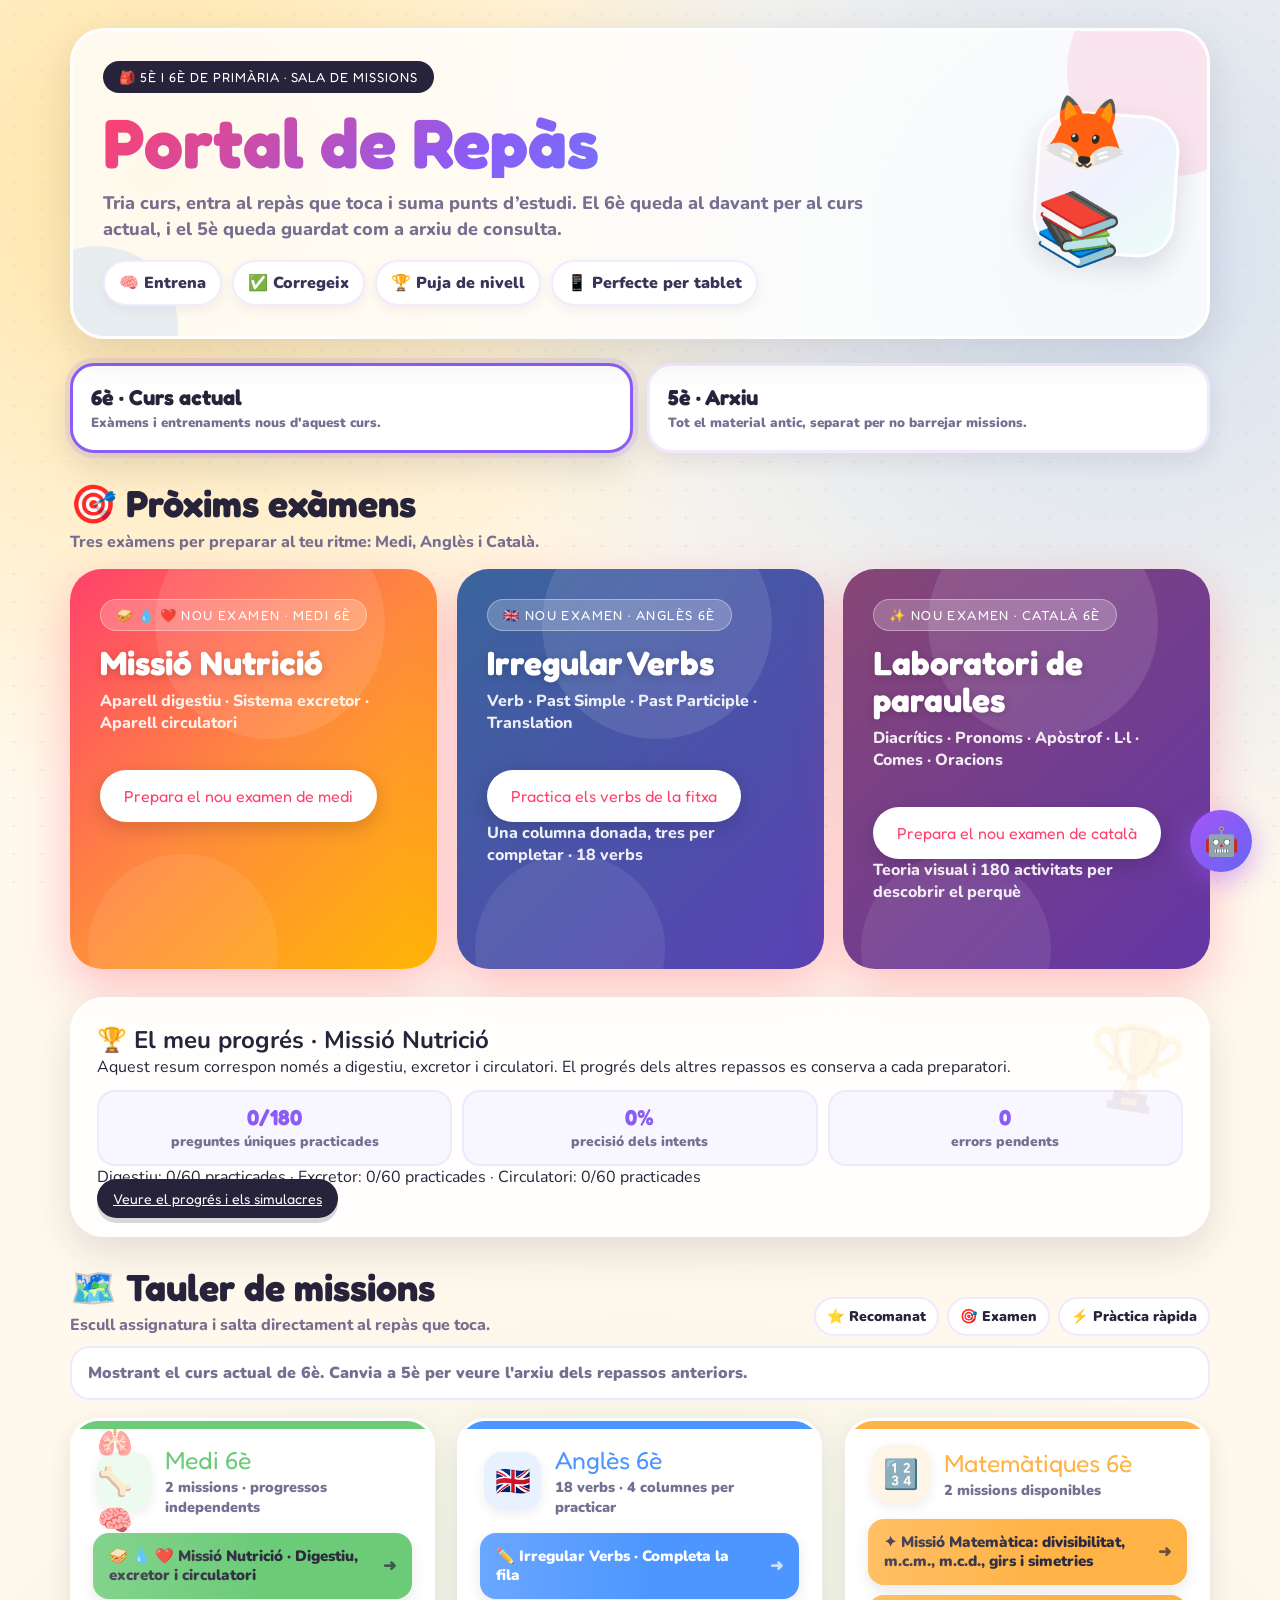
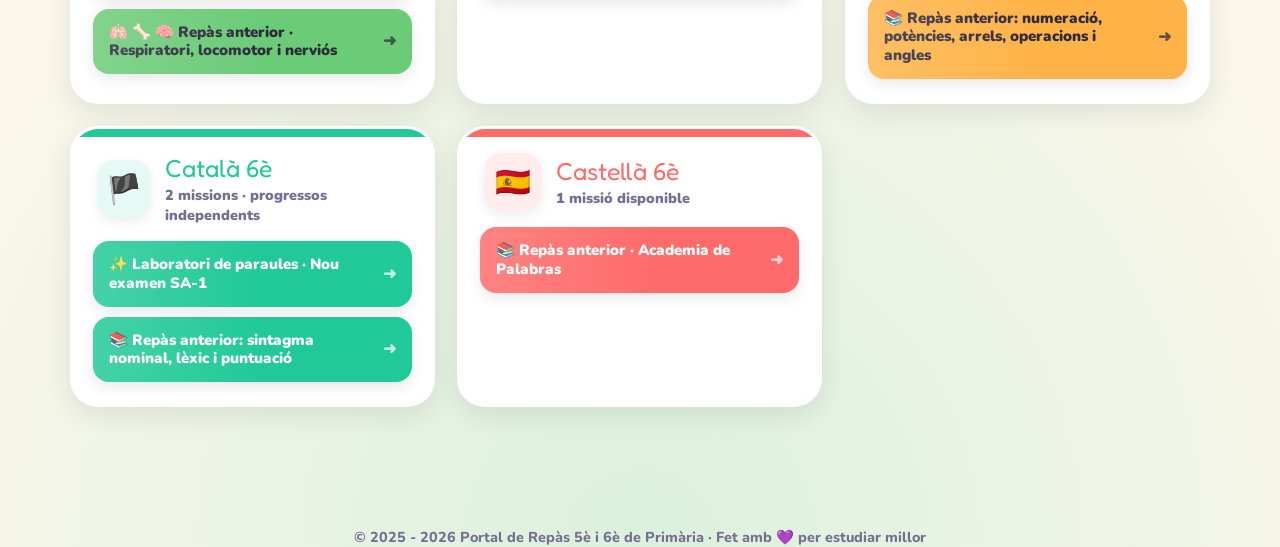
==== commit e2c344d6: "Afegir preparatori de Catala SA-1 amb teoria i 180 activitats" ====
--- a/index.html
+++ b/index.html
@@ -270,8 +270,8 @@
 .course-note{background:#fff;border:2px solid #ede9fe;border-radius:20px;padding:14px 16px;font-weight:900;color:var(--dim);margin:-6px 0 18px}
 @media(max-width:760px){.course-switch{grid-template-columns:1fr}.course-btn{padding:16px}}
 
-.upcoming-grid{display:grid;grid-template-columns:1fr 1fr;gap:20px;margin-bottom:28px}.upcoming-grid .banner{display:block;height:100%;padding:30px;box-sizing:border-box;margin:0}.upcoming-grid .banner h2{font-size:clamp(1.6rem,2.8vw,2.1rem)}.upcoming-grid .banner-sub{min-height:62px}.mates-upcoming{background:linear-gradient(130deg,#204fb6,#336bb8 60%,#277b88);box-shadow:0 12px 30px #254bb526}.mates-upcoming .banner-btn{color:#234e9c}.mates-summary{font-size:.8rem;color:white;font-weight:800;margin:15px 0 0}@media(max-width:760px){.upcoming-grid{grid-template-columns:1fr}.upcoming-grid .banner{padding:25px 22px}.upcoming-grid .banner-sub{min-height:0}}
-.english-upcoming{background:linear-gradient(135deg,#3a659c,#5942b4)}
+.upcoming-grid{display:grid;grid-template-columns:repeat(3,minmax(0,1fr));gap:20px;margin-bottom:28px}.upcoming-grid .banner{display:block;height:100%;padding:30px;box-sizing:border-box;margin:0}.upcoming-grid .banner h2{font-size:clamp(1.6rem,2.8vw,2.1rem)}.upcoming-grid .banner-sub{min-height:62px}.mates-upcoming{background:linear-gradient(130deg,#204fb6,#336bb8 60%,#277b88);box-shadow:0 12px 30px #254bb526}.mates-upcoming .banner-btn{color:#234e9c}.mates-summary{font-size:.8rem;color:white;font-weight:800;margin:15px 0 0}@media(max-width:760px){.upcoming-grid{grid-template-columns:1fr}.upcoming-grid .banner{padding:25px 22px}.upcoming-grid .banner-sub{min-height:0}}
+.english-upcoming{background:linear-gradient(135deg,#3a659c,#5942b4)}.catala-upcoming{background:linear-gradient(135deg,#874675,#6236a5)}
 </style>
 </head>
 <body>
@@ -303,7 +303,7 @@
       <span>Tot el material antic, separat per no barrejar missions.</span>
     </button>
   </section>
-  <section class="upcoming-exams" data-course-panel="6" aria-labelledby="upcomingTitle"><div class="section-head"><div><h2 id="upcomingTitle">🎯 Pròxims exàmens</h2><p>Dos exàmens per preparar al teu ritme: Medi i Anglès.</p></div></div><div class="upcoming-grid"><article class="banner"><div class="banner-content"><div class="banner-pill">🥪 💧 ❤️ NOU EXAMEN · MEDI 6è</div><h2>Missió Nutrició</h2><p class="banner-sub">Aparell digestiu · Sistema excretor · Aparell circulatori</p><a class="banner-btn" href="medi_6e_nutricio/index.html">Prepara el nou examen de medi</a></div></article><article class="banner english-upcoming"><div class="banner-content"><div class="banner-pill">🇬🇧 NOU EXAMEN · ANGLÈS 6è</div><h2>Irregular Verbs</h2><p class="banner-sub">Verb · Past Simple · Past Participle · Translation</p><a class="banner-btn" href="angles_6e_irregulars/index.html">Practica els verbs de la fitxa</a><p class="banner-sub">Una columna donada, tres per completar · 18 verbs</p></div></article></div></section>
+  <section class="upcoming-exams" data-course-panel="6" aria-labelledby="upcomingTitle"><div class="section-head"><div><h2 id="upcomingTitle">🎯 Pròxims exàmens</h2><p>Tres exàmens per preparar al teu ritme: Medi, Anglès i Català.</p></div></div><div class="upcoming-grid"><article class="banner"><div class="banner-content"><div class="banner-pill">🥪 💧 ❤️ NOU EXAMEN · MEDI 6è</div><h2>Missió Nutrició</h2><p class="banner-sub">Aparell digestiu · Sistema excretor · Aparell circulatori</p><a class="banner-btn" href="medi_6e_nutricio/index.html">Prepara el nou examen de medi</a></div></article><article class="banner english-upcoming"><div class="banner-content"><div class="banner-pill">🇬🇧 NOU EXAMEN · ANGLÈS 6è</div><h2>Irregular Verbs</h2><p class="banner-sub">Verb · Past Simple · Past Participle · Translation</p><a class="banner-btn" href="angles_6e_irregulars/index.html">Practica els verbs de la fitxa</a><p class="banner-sub">Una columna donada, tres per completar · 18 verbs</p></div></article><article class="banner catala-upcoming"><div class="banner-content"><div class="banner-pill">✨ NOU EXAMEN · CATALÀ 6è</div><h2>Laboratori de paraules</h2><p class="banner-sub">Diacrítics · Pronoms · Apòstrof · L·l · Comes · Oracions</p><a class="banner-btn" href="catala_6e_sa1/index.html">Prepara el nou examen de català</a><p class="banner-sub">Teoria visual i 180 activitats per descobrir el perquè</p></div></article></div></section>
 <section class="progress-panel" id="progres"><h2>🏆 El meu progrés · Missió Nutrició</h2><p>Aquest resum correspon només a digestiu, excretor i circulatori. El progrés dels altres repassos es conserva a cada preparatori.</p><div class="progress-numbers"><div class="progress-stat"><strong id="mediUnique">0/180</strong><span>preguntes úniques practicades</span></div><div class="progress-stat"><strong id="mediAccuracy">0%</strong><span>precisió dels intents</span></div><div class="progress-stat"><strong id="mediErrors">0</strong><span>errors pendents</span></div></div><p id="mediTopics"></p><a class="progress-action" href="medi_6e_nutricio/index.html#progres">Veure el progrés i els simulacres</a></section>
   <div class="section-head" id="missions">
     <div>
@@ -334,10 +334,10 @@
     <div class="card" data-s="catala" data-course="6">
       <div class="card-header">
         <div class="card-icon">🏴</div>
-        <div><div class="card-title">Català 6è</div><div class="card-meta">1 missió disponible</div></div>
-      </div>
-      <div class="card-body">
-        <a href="missio_catala_6e.html" class="lbtn">📚 Repàs anterior: sintagma nominal, lèxic i puntuació</a>
+        <div><div class="card-title">Català 6è</div><div class="card-meta">2 missions · progressos independents</div></div>
+      </div>
+      <div class="card-body">
+        <a class="lbtn" href="catala_6e_sa1/index.html">✨ Laboratori de paraules · Nou examen SA-1</a><a href="missio_catala_6e.html" class="lbtn">📚 Repàs anterior: sintagma nominal, lèxic i puntuació</a>
       </div>
     </div>
 
@@ -439,6 +439,7 @@
     {name:"1r examen 2n trim. · Z, S, CC",url:"castellano_z_s_CC_texto_instructivo.html",kw:["z","s","cc","text instructiu","castellà"]}
   ],
   catala:[
+    {name:"Català 6è · Laboratori de paraules SA-1",url:"catala_6e_sa1/index.html",kw:["6e","examen catala","sa1","diacritics","accent diacritic","pronoms","apostrof","ela geminada","ll","l·l","subordinades","coma","tipus oracions","declarativa","interrogativa","imperativa","dubitativa","desiderativa"]},
     {name:"Missió Català 6è · Sintagma nominal, lèxic i puntuació",url:"missio_catala_6e.html",kw:["6e","6è","sexto","examen catala","sintagma nominal","nucli","concordanca","primitives","derivades","familia de paraules","paraules compostes","prefixos","sufixos","puntuacio","comes","cometes","parentesis","dos punts"]},
     {name:"P/B, T/D, C/G, polisèmia i text descriptiu",url:"catala_pb_td_cg_polisemia_descriptius.html",kw:["p","b","t","d","c","g","polisèmia","descriptiu","primitiva","família","català"]},
     {name:"Determinants, V/B i còmic",url:"catalan_determinantes_V_B_comic.html",kw:["determinants","v","b","còmic","català"]},
@@ -474,6 +475,7 @@
 const stopWords=new Set('el la los las un una unos unas de del al a amb con y i o que para per por en es son esta este esto quiero vull necesito necessito practicar repasar repassar ayuda ajuda ejercicios exercicis hacer fer estudiar examen prueba tema me mi mis algo alguna algun sobre hoy ahora'.split(' '));
 const aliases={matematicas:'mates',matematiques:'mates',matematica:'mates',math:'mates',calculo:'mates',calcul:'mates',sexto:'6e',sise:'6e',potencias:'potencies',raices:'arrels',raiz:'arrel',angulos:'angles',operaciones:'operacions',combinadas:'combinades',numeracion:'numeracio',ingles:'angles',english:'angles',castellano:'castella',lengua:'castella',espanol:'castella',catalan:'catala',catala:'catala',ciencias:'medi',ciencies:'medi',naturales:'medi',sociales:'medi',fracciones:'fraccions',fraccion:'fraccions',decimales:'decimals',areas:'arees',verbos:'verbs',adjetivos:'adjectius',sinonimos:'sinonims',reproduccion:'reproduccio',nutricion:'nutricio',divisiones:'divisions',division:'divisions',multiplicaciones:'multiplicacions',sumas:'sumes',restas:'restes',rango:'rang',media:'mitjana',rapidas:'rapides',rapida:'rapides'};
 const resourceNotes={
+  'catala_6e_sa1/index.html':'Nou examen de Català 6è: diacrítics, pronoms, apòstrof, l·l, comes i tipus d’oracions. Teoria visual, 180 activitats, repàs d’errors i simulacre.',
   'angles_6e_irregulars/index.html':'Prepara l’examen d’anglès amb els 18 verbs de la fitxa: una columna donada i tres respostes escrites. Correcció, errors i progrés propi.',
   'medi_6e_nutricio/index.html':'Nou examen de Medi 6è: digestiu, excretor i circulatori. Teoria amb les fitxes, preguntes dels PDF i PNG, dibuixos per completar i simulacre.',
   'medi_6e_cos_huma/index.html':'Repàs anterior de Medi 6è: respiratori, locomotor i nerviós. Conserva teoria, preguntes, dibuixos i progrés.',
@@ -501,7 +503,7 @@
 function findRes(q){const tks=queryTokens(q),cat=categoryFromQuery(q,tks);let res=allResources().map(r=>scoreResource(r,q,tks));if(cat&&tks.length<=1)res=res.map(r=>({...r,score:r.cat===cat?r.score+4:r.score}));return res.filter(r=>r.score>0).sort((a,b)=>b.score-a.score||a.name.localeCompare(b.name)).slice(0,5)}
 function chatLink(r){return '<a href="'+r.url+'" class="chat-link" target="_blank">'+r.name+'</a>'}
 function linkList(items){return items.map(chatLink).join('')}
-function getReply(q){const n=normalizeText(q),tks=queryTokens(q);if(!n)return 'Digues-me una assignatura o un tema: <strong>angles academia</strong>, <strong>fraccions</strong>, <strong>s sorda</strong> o <strong>medi reproduccio</strong>.';if(/^(hola|bones|buenas|hello|hi)\b/.test(n))return 'Hola! Puc buscar missions per assignatura o per tema. Prova amb <strong>examen castellano</strong>, <strong>fraccions</strong>, <strong>verbs catala</strong> o <strong>medi respiratori</strong>.';if(n.includes('sense examens')||n.includes('proxim')||n.includes('proximo')||n.includes('proper'))return 'Els pròxims exàmens són Medi 6è i Anglès 6è:<br>'+chatLink(db.medi[0])+'<br>'+chatLink(db.angles[0]);if(n.includes('llista')||n.includes('todo')||n.includes('tots')||n.includes('todas')){const cat=categoryFromQuery(q,tks);const list=cat?allResources().filter(r=>r.cat===cat):allResources();return (cat?'Aquestes son les missions de '+categoryNames[cat]+':':'Aquestes son algunes missions disponibles:')+'<br>'+linkList(list.slice(0,8));}const found=findRes(q);if(found.length){const top=found[0];let h='Et recomano:<br><strong>'+top.name+'</strong><br><span style="color:#6b5f88;font-weight:800">'+top.desc+'</span><br>'+chatLink(top);if(top.reasons.length)h+='<br><small>Ho he triat per: '+top.reasons.join(', ')+'</small>';const more=found.slice(1).filter(r=>r.cat===top.cat&&r.score>=Math.max(3,top.score*.25)).slice(0,3);if(more.length)h+='<br><br>Altres opcions que tambe encaixen:<br>'+more.map(r=>'- <a href="'+r.url+'" target="_blank">'+r.name+'</a>').join('<br>');return h}return 'No he trobat una coincidencia clara. Prova amb una paraula mes concreta, com <strong>fraccions</strong>, <strong>present continuous</strong>, <strong>there is</strong>, <strong>polisemia</strong>, <strong>reproduccio</strong> o <strong>decimals</strong>.'}
+function getReply(q){const n=normalizeText(q),tks=queryTokens(q);if(!n)return 'Digues-me una assignatura o un tema: <strong>angles academia</strong>, <strong>fraccions</strong>, <strong>s sorda</strong> o <strong>medi reproduccio</strong>.';if(/^(hola|bones|buenas|hello|hi)\b/.test(n))return 'Hola! Puc buscar missions per assignatura o per tema. Prova amb <strong>examen castellano</strong>, <strong>fraccions</strong>, <strong>verbs catala</strong> o <strong>medi respiratori</strong>.';if(n.includes('sense examens')||n.includes('proxim')||n.includes('proximo')||n.includes('proper'))return 'Els pròxims exàmens són Medi 6è, Anglès 6è i Català 6è:<br>'+chatLink(db.medi[0])+'<br>'+chatLink(db.angles[0])+'<br>'+chatLink(db.catala[0]);if(n.includes('llista')||n.includes('todo')||n.includes('tots')||n.includes('todas')){const cat=categoryFromQuery(q,tks);const list=cat?allResources().filter(r=>r.cat===cat):allResources();return (cat?'Aquestes son les missions de '+categoryNames[cat]+':':'Aquestes son algunes missions disponibles:')+'<br>'+linkList(list.slice(0,8));}const found=findRes(q);if(found.length){const top=found[0];let h='Et recomano:<br><strong>'+top.name+'</strong><br><span style="color:#6b5f88;font-weight:800">'+top.desc+'</span><br>'+chatLink(top);if(top.reasons.length)h+='<br><small>Ho he triat per: '+top.reasons.join(', ')+'</small>';const more=found.slice(1).filter(r=>r.cat===top.cat&&r.score>=Math.max(3,top.score*.25)).slice(0,3);if(more.length)h+='<br><br>Altres opcions que tambe encaixen:<br>'+more.map(r=>'- <a href="'+r.url+'" target="_blank">'+r.name+'</a>').join('<br>');return h}return 'No he trobat una coincidencia clara. Prova amb una paraula mes concreta, com <strong>fraccions</strong>, <strong>present continuous</strong>, <strong>there is</strong>, <strong>polisemia</strong>, <strong>reproduccio</strong> o <strong>decimals</strong>.'}
 function toggleChat(){const b=document.getElementById('chatBox');b.classList.toggle('open');if(b.classList.contains('open'))document.getElementById('chatIn').focus()}
 function sendQ(m){document.getElementById('chatIn').value=m;sendMsg()}
 function safeChatText(text){return String(text).replace(/[&<>"']/g,m=>({'&':'&amp;','<':'&lt;','>':'&gt;','"':'&quot;',"'":'&#39;'}[m]))}
